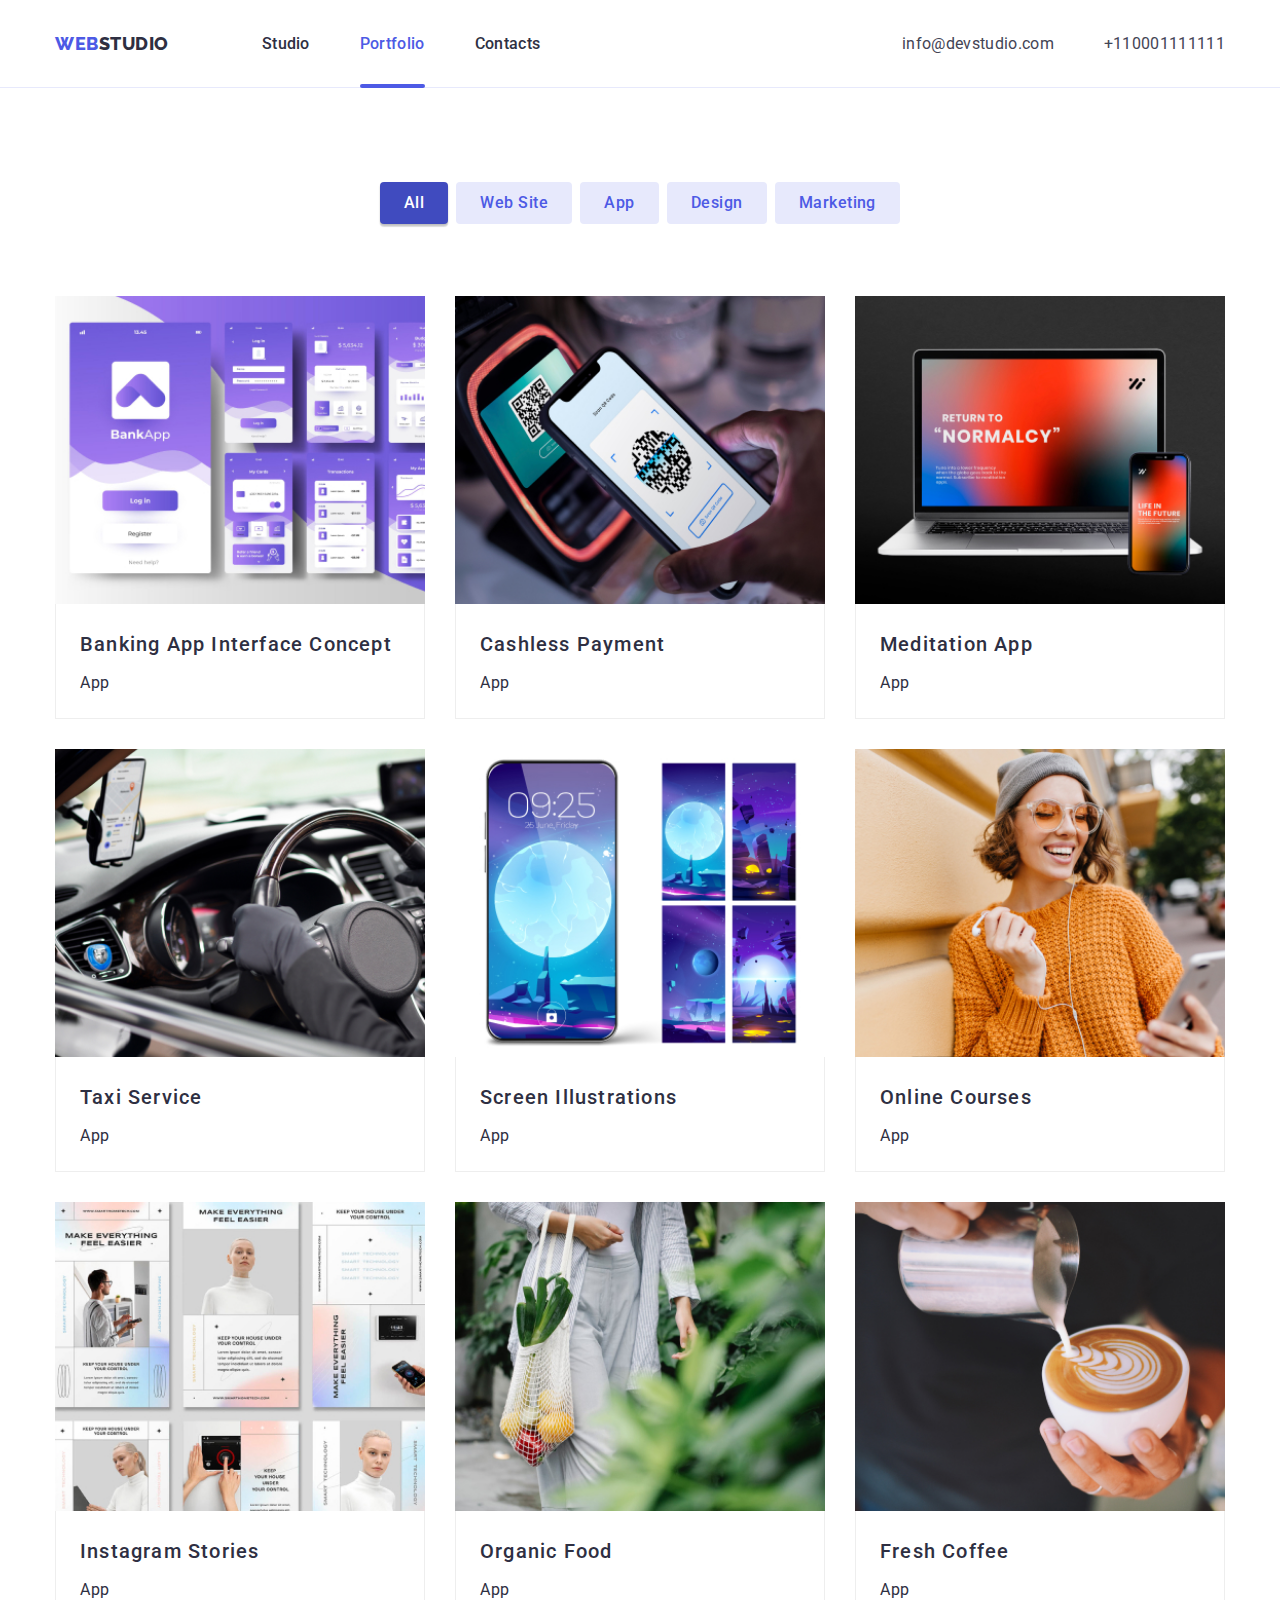
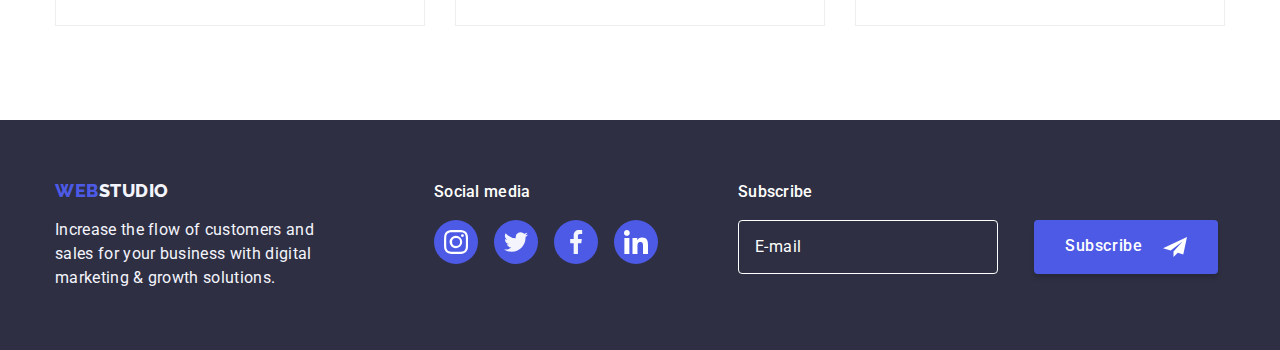
==== portfolio.html @ b85d9ae9 "Start" ====
<!DOCTYPE html>
<html lang="en">
  <head>
    <meta charset="UTF-8" />
    <meta http-equiv="X-UA-Compatible" content="IE=edge" />
    <meta name="viewport" content="width=device-width, initial-scale=1.0" />
    <title>Document</title>
    <link rel="preconnect" href="https://fonts.googleapis.com" />
    <link rel="preconnect" href="https://fonts.gstatic.com" crossorigin />
    <link
      href="https://fonts.googleapis.com/css2?family=Raleway:wght@700&family=Roboto:wght@400;500;700;900&display=swap"
      rel="stylesheet"
    />
    <link
      rel="stylesheet"
      href="https://cdnjs.cloudflare.com/ajax/libs/modern-normalize/1.0.0/modern-normalize.min.css"
    />
    <link rel="stylesheet" href="./css/styles.css" />
  </head>
  <body>
    <!-- Header Section -->
    <header class="page-header">
      <div class="container menu">
        <nav class="navigation">
          <!-- Company Logo -->
          <a href="./index.html" class="logo link">
            <span class="logo">WEB<span class="studio">STUDIO</span></span>
          </a>

          <!-- Navigation Menu -->
          <ul class="nav-menu list">
            <li class="item">
              <a href="./index.html" class="page link" rel="nopener norefer"
                >Studio</a
              >
            </li>
            <li class="item">
              <a
                href="./portfolio.html"
                class="page current link"
                rel="nopener norefer"
                >Portfolio</a
              >
            </li>
            <li class="item">
              <a href="#" class="page link">Contacts</a>
            </li>
          </ul>
        </nav>
        <ul class="contacts-menu list">
          <li class="item">
            <a href="mailto:info@devstudio.com" class="contact link"
              >info@devstudio.com</a
            >
          </li>
          <li class="item">
            <a href="tel:+110001111111" class="contact link">+110001111111</a>
          </li>
        </ul>
      </div>
    </header>

    <main>
      <section class="section">
        <div class="container">
          <ul class="filters list">
            <li class="space">
              <button type="button" class="button filter current">All</button>
            </li>
            <li class="space">
              <button type="button" class="button filter">Web Site</button>
            </li>
            <li class="space">
              <button type="button" class="button filter">App</button>
            </li>
            <li class="space">
              <button type="button" class="button filter">Design</button>
            </li>
            <li class="space">
              <button type="button" class="button filter">Marketing</button>
            </li>
          </ul>

          <ul class="projects list">
            <li class="item">
              <a href="" class="project link">
                <div class="project-hover">
                  <img
                    class="image"
                    src="./images/portfolio/banking-app.jpg"
                    alt="banking-app"
                    width="370"
                    height="294"
                  />
                  <div class="overlay">
                    <p class="text">
                      14 Stylish and User-Friendly App Design Concepts · Task
                      Manager App · Calorie Tracker App · Exotic Fruit Ecommerce
                      App · Cloud Storage App
                    </p>
                  </div>
                </div>
                <div class="substrate">
                  <h2 class="name">Banking App Interface Concept</h2>
                  <p class="type">App</p>
                </div>
              </a>
            </li>

            <li class="item">
              <a href="" class="project link">
                <div class="project-hover">
                  <img
                    class="image"
                    src="./images/portfolio/cashless-payment.jpg"
                    alt="banking-app"
                    width="370"
                    height="294"
                  />
                  <div class="overlay">
                    <p class="text">
                      14 Stylish and User-Friendly App Design Concepts · Task
                      Manager App · Calorie Tracker App · Exotic Fruit Ecommerce
                      App · Cloud Storage App
                    </p>
                  </div>
                </div>
                <div class="substrate">
                  <h2 class="name">Cashless Payment</h2>
                  <p class="type">App</p>
                </div>
              </a>
            </li>

            <li class="item">
              <a href="" class="project link">
                <div class="project-hover">
                  <img
                    class="image"
                    src="./images/portfolio/meditation.jpg"
                    alt="banking-app"
                    width="370"
                    height="294"
                  />
                  <div class="overlay">
                    <p class="text">
                      14 Stylish and User-Friendly App Design Concepts · Task
                      Manager App · Calorie Tracker App · Exotic Fruit Ecommerce
                      App · Cloud Storage App
                    </p>
                  </div>
                </div>
                <div class="substrate">
                  <h2 class="name">Meditation App</h2>
                  <p class="type">App</p>
                </div>
              </a>
            </li>

            <li class="item">
              <a href="" class="project link">
                <div class="project-hover">
                  <img
                    class="image"
                    src="./images/portfolio/taxi-service.jpg"
                    alt="banking-app"
                    width="370"
                    height="294"
                  />
                  <div class="overlay">
                    <p class="text">
                      14 Stylish and User-Friendly App Design Concepts · Task
                      Manager App · Calorie Tracker App · Exotic Fruit Ecommerce
                      App · Cloud Storage App
                    </p>
                  </div>
                </div>
                <div class="substrate">
                  <h2 class="name">Taxi Service</h2>
                  <p class="type">App</p>
                </div>
              </a>
            </li>

            <li class="item">
              <a href="" class="project link">
                <div class="project-hover">
                  <img
                    class="image"
                    src="./images/portfolio/illustrations.jpg"
                    alt="banking-app"
                    width="370"
                    height="294"
                  />
                  <div class="overlay">
                    <p class="text">
                      14 Stylish and User-Friendly App Design Concepts · Task
                      Manager App · Calorie Tracker App · Exotic Fruit Ecommerce
                      App · Cloud Storage App
                    </p>
                  </div>
                </div>
                <div class="substrate">
                  <h2 class="name">Screen Illustrations</h2>
                  <p class="type">App</p>
                </div>
              </a>
            </li>

            <li class="item">
              <a href="" class="project link">
                <div class="project-hover">
                  <img
                    class="image"
                    src="./images/portfolio/online-courses.jpg"
                    alt="banking-app"
                    width="370"
                    height="294"
                  />
                  <div class="overlay">
                    <p class="text">
                      14 Stylish and User-Friendly App Design Concepts · Task
                      Manager App · Calorie Tracker App · Exotic Fruit Ecommerce
                      App · Cloud Storage App
                    </p>
                  </div>
                </div>
                <div class="substrate">
                  <h2 class="name">Online Courses</h2>
                  <p class="type">App</p>
                </div>
              </a>
            </li>

            <li class="item">
              <a href="" class="project link">
                <div class="project-hover">
                  <img
                    class="image"
                    src="./images/portfolio/instagram-stories.jpg"
                    alt="banking-app"
                    width="370"
                    height="294"
                  />
                  <div class="overlay">
                    <p class="text">
                      14 Stylish and User-Friendly App Design Concepts · Task
                      Manager App · Calorie Tracker App · Exotic Fruit Ecommerce
                      App · Cloud Storage App
                    </p>
                  </div>
                </div>
                <div class="substrate">
                  <h2 class="name">Instagram Stories</h2>
                  <p class="type">App</p>
                </div>
              </a>
            </li>

            <li class="item">
              <a href="" class="project link">
                <div class="project-hover">
                  <img
                    class="image"
                    src="./images/portfolio/organic-food.jpg"
                    alt="banking-app"
                    width="370"
                    height="294"
                  />
                  <div class="overlay">
                    <p class="text">
                      14 Stylish and User-Friendly App Design Concepts · Task
                      Manager App · Calorie Tracker App · Exotic Fruit Ecommerce
                      App · Cloud Storage App
                    </p>
                  </div>
                </div>
                <div class="substrate">
                  <h2 class="name">Organic Food</h2>
                  <p class="type">App</p>
                </div>
              </a>
            </li>

            <li class="item">
              <a href="" class="project link">
                <div class="project-hover">
                  <img
                    class="image"
                    src="./images/portfolio/fresh-coffee.jpg"
                    alt="banking-app"
                    width="370"
                    height="294"
                  />
                  <div class="overlay">
                    <p class="text">
                      14 Stylish and User-Friendly App Design Concepts · Task
                      Manager App · Calorie Tracker App · Exotic Fruit Ecommerce
                      App · Cloud Storage App
                    </p>
                  </div>
                </div>
                <div class="substrate">
                  <h2 class="name">Fresh Coffee</h2>
                  <p class="type">App</p>
                </div>
              </a>
            </li>
          </ul>
        </div>
      </section>
    </main>

    <footer class="page-footer">
      <div class="container">
        <div class="footer">
          <!-- Footer Address -->
          <div class="footer-address">
            <a href="./index.html" class="logo link">
              <span class="logo"
                >WEB<span class="studio-footer">STUDIO</span></span
              >
            </a>
            <p class="footer-description">
              Increase the flow of customers and <br />
              sales for your business with digital<br />
              marketing & growth solutions.
            </p>
          </div>
          <!-- Socials -->
          <div class="footer-block">
            <b class="footer-heading">Social media</b>
            <ul class="social-footer list">
              <li class="icon-item">
                <a
                  href="https://www.instagram.com/"
                  target="_blank"
                  rel="nopener norefer"
                  class="link"
                  aria-label="Link to Instagram"
                >
                  <svg class="icon" width="24px" height="24px">
                    <use href="./images/icons.svg#instagram"></use>
                  </svg>
                </a>
              </li>
              <li class="icon-item">
                <a
                  href="https://www.twitter.com/"
                  target="_blank"
                  rel="nopener norefer"
                  class="link"
                  aria-label="Link to Instagram"
                >
                  <svg class="icon" width="24px" height="24px">
                    <use href="./images/icons.svg#twitter"></use>
                  </svg>
                </a>
              </li>
              <li class="icon-item">
                <a
                  href="https://www.facebook.com/"
                  target="_blank"
                  rel="nopener norefer"
                  class="link"
                  aria-label="Link to Instagram"
                >
                  <svg class="icon" width="24px" height="24px">
                    <use href="./images/icons.svg#facebook"></use>
                  </svg>
                </a>
              </li>
              <li class="icon-item">
                <a
                  href="https://www.linkedin.com/"
                  target="_blank"
                  rel="nopener norefer"
                  class="link"
                  aria-label="Link to Instagram"
                >
                  <svg class="icon" width="24" height="24">
                    <use href="./images/icons.svg#linkedin"></use>
                  </svg>
                </a>
              </li>
            </ul>
          </div>
          <!-- MODAL FORM AREA -->
          <div class="footer-subscribe">
            <b class="footer-heading">Subscribe</b>
            <form class="footer-form" name="footer-studio">
              <input
                type="email"
                name="user-email"
                class="form-input"
                placeholder="E-mail"
              />
              <button type="submit" class="button primary">
                Subscribe
                <svg class="button-icon" width="24" height="24">
                  <use use href="./images/icons.svg#email"></use>
                </svg>
              </button>
            </form>
          </div>
        </div>
      </div>
    </footer>
  </body>
</html>
---- css/styles.css ----
:root {
  --iris: #4d5ae5;
  --ocean: #404bbf;
  --navy-blue: #2e2f42;
  --slate: #434455;
  --light-slate: #8e8f99;
  --cornflower: #e7e9fc;
  --cloud: #f4f4fd;
  --navy-blue-modal: #2e2f42;
  --grey: #2e2f42;
  --white: #ffffff;
  --dairy: #fcfcfc;
  --green: #31d0aa;

  --background-black: #2f303a;
  --background-grey: #f5f4fa;
}

body {
  background-color: var(--white);
  color: var(--slate);
  font-family: "Roboto", sans-serif;
  font-size: 16px;
  line-height: 24px;
  letter-spacing: 0.04em;
}

h1,
h2,
h3,
h4,
h5,
h6,
p {
  margin: 0px;
}

html {
  box-sizing: border-box;
}

*,
*::after,
*::before {
  box-sizing: inherit;
}

img {
  display: block;
  max-width: 100%;
  height: auto;
}

.link {
  text-decoration: none;
  color: inherit;
}

.container {
  width: 1200px;
  padding-left: 15px;
  padding-right: 15px;
  margin-left: auto;
  margin-right: auto;
}

.menu,
.navigation,
.nav-menu,
.contacts-menu {
  display: flex;
  align-items: center;
}

.team .item {
  flex-basis: calc(100% / 4 - 30px);
  margin-left: 30px;
  margin-top: 30px;
}

.list {
  list-style: none;
  padding: 0;
  margin: 0;
}
/* Header */

.logo {
  color: var(--iris);
  font-family: "Raleway", sans-serif;
  font-weight: 800;
  font-size: 18px;
  line-height: 21px;
  letter-spacing: 0.54px;
}

.footer {
  display: flex;
  flex-wrap: wrap;
}

.footer .logo {
  display: block;
  margin-bottom: 17.5px;
}

/* .logo.footer {
  margin-bottom: 20px;
} */

.nav-menu {
  margin-left: 93px;
}

.contacts-menu {
  margin-left: auto;
}

.nav-menu .item:not(:last-child),
.contacts-menu .item:not(:last-child) {
  margin-right: 50px;
}

/* Checked */
.footer-description {
  color: var(--cloud);
  font-size: 16px;
  font-family: "Roboto";
  line-height: 24px;
  letter-spacing: 0.32px;
  font-weight: 400;
}

.studio {
  color: var(--navy-blue);
}

.studio-footer {
  color: var(--cloud);
}

.nav-menu .page,
.contacts-menu .contact {
  color: var(--navy-blue);
  font-weight: 500;
  font-size: 16px;
  line-height: 24px;
  letter-spacing: 0.32px;
  text-decoration: none;
  display: inline-flex;
  padding-top: 32px;
  padding-bottom: 31px;
}

.contacts-menu .contact {
  color: var(--slate);
  font-weight: 400;
}

.page-header {
  border-bottom: 1px solid #e7e9fc;
}

.nav-menu .page:hover,
.nav-menu .page:focus,
.nav-menu .page.current,
.contacts-menu .contact:hover,
.contacts-menu .contact:focus {
  color: var(--iris);
}

/* Underline Current Page */
.nav-menu .page {
  position: relative;
  transition-property: all;
  transition-duration: 250ms;
  transition-timing-function: cubic-bezier(0.4, 0, 0.2, 1);
}

/* Underline while Hovering Nav-Menu */
.nav-menu .page:hover::after,
.nav-menu .page.current::after {
  content: "";
  position: absolute;
  left: 0;
  bottom: -1px;
  width: 100%;
  height: 4px;
  border-radius: 2px;
  background-color: var(--iris);
}

.page-footer {
  padding-top: 60px;
  padding-bottom: 60px;
  background-color: var(--navy-blue);
}

.button {
  font-family: inherit;
  border-color: transparent;
  letter-spacing: 0.03em;
  cursor: pointer;
  font-family: inherit;
  border-radius: 4px;
}

.button.primary {
  background-color: var(--iris);
  color: var(--white);
  font-size: 16px;
  font-weight: 500;
  line-height: 24px;
  letter-spacing: 0.64px;
  padding: 10px 29px;
  box-shadow: 0px 4px 4px 0px rgba(0, 0, 0, 0.15);
  border-radius: 4px;
  transition: background-color 250ms cubic-bezier(0.4, 0, 0.2, 1);
}

.button.primary:hover,
.button.primary.focus {
  background-color: var(--ocean);
}

.filters {
  display: flex;
  justify-content: center;
  margin-bottom: 72px;
}

.filters .space + .space {
  margin-left: 8px;
}

.button.filter {
  padding: 6px 22px;
  color: var(--iris);
  font-size: 16px;
  font-weight: 500;
  line-height: 1.62;
  background-color: var(--cornflower);
}

.button.filter:hover,
.button.filter:focus,
.button.filter.current {
  background-color: var(--ocean);
  color: var(--white);
  box-shadow: 0px 3px 1px rgba(0, 0, 0, 0.1), 0px 1px 2px rgba(0, 0, 0, 0.08),
    0px 2px 2px rgba(0, 0, 0, 0.12);
}

.section {
  padding: 94px 0px;
}

.section.no-top-padding {
  padding-top: 0px;
}

.section .section-title {
  text-align: center;
  /* Header 2 */
  font-size: 36px;
  font-weight: 700;
  line-height: 1.17;
  color: var(--navy-blue);
  margin-bottom: 72px;
}

.hero {
  text-align: center;
  padding-top: 200px;
  padding-bottom: 200px;
  margin-left: auto;
  margin-right: auto;
  background-image: url(../images/dark-bg.png), url(../images/hero.jpg),
    linear-gradient(rgba(46, 47, 66, 0.7), rgba(46, 47, 66, 0.7));
  background-position: center, center;
  background-size: cover;
  background-repeat: no-repeat, no-repeat;
}

/* REMOVED content -- moved to .hero*/
/* .bg-hero {} */

.hero-title {
  color: var(--white);
  font-weight: 700;
  margin-bottom: 30px;
  font-size: 56px;
  letter-spacing: 0.06em;
  line-height: 1.36;
}

.benefits .title {
  color: var(--navy-blue);
  margin-bottom: 10px;
  font-weight: 500;
  font-size: 20px;
  line-height: 1.14;
  letter-spacing: 0.4px;
}

.benefits .description {
  line-height: 24px;
  letter-spacing: 0.32px;
  font-size: 16px;
  font-weight: 400px;
}

/* added */

.benefits {
  display: flex;
  flex-wrap: wrap;
  margin-left: -30px;
  margin-top: -30px;
}

.benefits .item {
  flex-basis: calc(100% / 4 - 30px);
  margin-left: 30px;
  margin-top: 30px;
}

.benefits .icon {
  display: flex;
  justify-content: center;
  align-items: center;
  height: 120px;
  margin-bottom: 30px;
  background-color: var(--cloud);
  border-radius: 4px;
}

.what-we-do {
  display: flex;
  flex-wrap: wrap;
  margin-left: -30px;
  margin-right: -30px;
}

.what-we-do .item {
  flex-basis: calc(100% / 3 - 30px);
  margin-left: 30px;
  margin-top: 30px;
}

.team {
  display: flex;
  flex-wrap: wrap;
}

.bg-team {
  background: var(--cloud, #f4f4fd);
}

.team .item {
  background-color: var(--white);
  box-shadow: 0px 1px 3px rgba(0, 0, 0, 0.12), 0px 1px 1px rgba(0, 0, 0, 0.14),
    0px 2px 1px rgba(0, 0, 0, 0.12);
  border-radius: 0px 0px 4px 4px;
}

/* .team .image {
  margin-bottom: 30px;
} */

.team .name,
.team .position {
  text-align: center;
}

.team .position {
  margin-top: 8px;
  font-size: 16px;
  margin-bottom: 8px;
}

.team .name {
  color: var(--navy-blue);
  font-weight: 500;
  margin-top: 32px;
  font-size: 20px;
}

.substrate {
  background-color: var(--primary-white-color);
  padding: 20px 24px;
  border: 1px solid #eeeeee;
  border-top: 0;
}

.projects {
  flex-wrap: wrap;
  display: flex;
  margin-left: -30px;
  margin-top: -30px;
}

.projects .item {
  flex-basis: calc(100% / 3 - 30px);
  margin-left: 30px;
  margin-top: 30px;
  transition: box-shadow 250ms cubic-bezier(0.4, 0, 0.2, 1);
}

.projects .item:hover,
.projects .item:focus {
  box-shadow: 0px 3px 1px rgba(0, 0, 0, 0.1), 0px 1px 2px rgba(0, 0, 0, 0.08),
    0px 2px 2px rgba(0, 0, 0, 0.12);
}

.project .name {
  margin-bottom: 4px;
  color: var(--navy-blue);
  font-size: 20px;
  font-weight: 500;
  line-height: 2;
  letter-spacing: 0.06em;
}

.project .type {
  color: var(--navy-blue);
  font-weight: 400;
  font-size: 16px;
  line-height: 1.87;
}

.social-team {
  display: flex;
  justify-content: center;
  gap: 24px;
  padding-top: 0px;
}

.social-team .link {
  display: flex;
  justify-content: center;
  align-items: center;
  width: 40px;
  height: 40px;
  background-color: var(--iris);
  color: var(--cloud);
  border-radius: 50%;
  margin-bottom: 32px;
  transition: background-color 250ms cubic-bezier(0.4, 0, 0.2, 1);
}

.social-team .link:hover,
.social-team .link:focus {
  background-color: var(--green);
  color: var(--white);
}

.social-team .icon {
  fill: currentColor;
}

.partners {
  display: flex;
  flex-wrap: wrap;
  margin-left: -30px;
  margin-top: -30px;
}

.partners .item {
  flex-basis: calc(100% / 6 - 30px);
  margin-left: 30px;
  margin-top: 30px;
}

.partners .link {
  display: inline-flex;
  align-items: center;
  justify-content: center;
  border-radius: 4px;
  border: 1px solid var(--lightslate, #8e8f99);
  color: #8e8f99;
  width: 168px;
  height: 88px;
  transition: border 250ms cubic-bezier(0.4, 0, 0.2, 1),
    color 250ms cubic-bezier(0.4, 0, 0.2, 1);
}

.partners .icon {
  fill: currentColor;
}

.partners .link:hover,
.partners .link:focus {
  border: 1px solid var(--ocean);
  color: var(--ocean);
}

.social-footer {
  display: flex;
}

.social-footer .icon-item + .icon-item {
  margin-left: 16px;
}

.social-footer .link {
  display: flex;
  justify-content: center;
  align-items: center;
  width: 44px;
  height: 44px;
  background-color: var(--iris);
  border-radius: 50%;
  color: var(--white);
  transition: background-color 250ms cubic-bezier(0.4, 0, 0.2, 1);
}

.social-footer .link:hover,
.social-footer .link:focus {
  background-color: var(--green);
}

.social-footer .icon {
  fill: currentColor;
}

.footer-block {
  margin-left: 120px;
}

.footer-subscribe {
  margin-left: 80px;
}
.footer-form .form-input {
  margin: 0 12px 0 0;
  padding: 14px 16px;
  width: 260px;
  background-color: transparent;
  border: 1px solid var(--white, #fff);
  transition: border-color 250ms cubic-bezier(0.4, 0, 0.2, 1);
}
.footer-form .form-input:hover,
.footer-form .form-input:focus {
  outline: none;
  border-color: var(--white);
}

.footer-heading {
  display: flex;
  color: var(--white);
  margin-bottom: 16px;
  font-weight: 500;
  line-height: 24px;
  font-size: 16px;
  letter-spacing: 0.32px;
}

.footer-form {
  display: inline-flex;
  gap: 24px;
}

.button-icon {
  fill: currentColor;
  margin-left: 16px;
  vertical-align: middle;
}

.form-input {
  /* background-color: transparent; */

  border-radius: 4px;
  border: 1px solid var(--white, #fff);
  /* box-shadow: 0px 4px 4px 0px rgba(0, 0, 0, 0.15); */
}

.form-title {
  text-align: center;
  font-size: 16px;
  font-weight: 600;
  line-height: 24px;
  letter-spacing: 0.32px;
  padding-bottom: 16px;
  padding-top: 24px;
}
/* MODAL */

.backdrop {
  position: fixed;
  top: 0;
  left: 0;
  width: 100%;
  height: 100%;
  background-color: rgba(0, 0, 0, 0.2);
  opacity: 1;
  transition: opacity 250ms cubic-bezier(0.4, 0, 0.2, 1);
}

.modal {
  position: absolute;
  padding-top: 46px;
  padding-right: 24px;
  padding-left: 24px;
  top: 50%;
  left: 50%;
  border-radius: 4px;
  min-width: 408px;
  min-height: 584px;
  background-color: var(--dairy);
  transform: translate(-50%, -50%) scale(1);
  transition: transform 250ms cubic-bezier(0.4, 0, 0.2, 1);
}

.modal-send {
  display: flex;
  justify-content: center;
  margin-top: 20px;
  margin-bottom: 36px;
}

.backdrop.is-hidden .modal {
  transform: translate(-50%, -50%) scale(0);
}

.modal-close {
  position: absolute;
  top: 24px;
  right: 24px;
  padding: 0;
  display: flex;
  justify-content: center;
  align-items: center;
  width: 24px;
  height: 24px;
  background-color: var(--cornflower);
  color: var(--navy-blue);
  border: 1px solid rgba(0, 0, 0, 0.1);
  border-radius: 15px;
  cursor: pointer;
  transition: color 250ms cubic-bezier(0.4, 0, 0.2, 1),
    background-color 250ms cubic-bezier(0.4, 0, 0.2, 1);
}

.modal-close-icon {
  fill: currentColor;
}

.modal-close:hover,
.modal-close:focus {
  color: var(--white);
  background-color: var(--ocean);
}

.is-hidden {
  visibility: none;
  opacity: 0;
  pointer-events: none;
}

/* Project-Card Hover Effect*/

.project-hover {
  position: relative;
  overflow: hidden;
}

.overlay {
  position: absolute;
  top: 0;
  left: 0;
  width: 100%;
  height: 100%;
  background-color: var(--iris);
  transform: translatey(101%);
  transition: transform 250ms ease-in-out;
}

.project-hover:hover .overlay {
  transform: translatey(0);
}

.overlay .text {
  margin: 40px 32px;
  color: var(--cloud, #f4f4fd);
  letter-spacing: 0.32px;
}

/* Subscribe */
.button.label {
  display: flex;
  align-items: center;
  justify-items: center;
  background-color: var(--iris);
  color: var(--white);
  padding: 8px 24px;
  gap: 16px;
  height: 24px;
  width: 24px;
}

.subscribe-field {
  width: 264px;
  background-color: transparent;
  border-radius: 4px;
  border: 1px solid var(--white, #fff);
  box-shadow: 0px 4px 4px 0px rgba(0, 0, 0, 0.15);
}
.button.label {
  fill: currentColor;
}

/* Homework 6 Forms */

/* Modal Section */
.modal-content {
  margin-top: 72px;
  margin-left: 24px;
  margin-right: 24px;
}

/* label {
  display: flex;
  flex-direction: column;
  margin-bottom: 8px;
  font-size: 12px;
} */

/* FORM */
.form-field {
  display: block;
  position: relative;
  margin-top: 16px;
}

.form-field .form-label {
  position: absolute;
  top: -18px;
  line-height: 0.87;
  letter-spacing: 0.01em;
  font-size: 12px;
  color: var(--light-slate);
}

/* .form-field .text-area {
  padding-left: 16px;
  margin-bottom: 24px;
} */

.form-field .form-input,
.form-field .text-area {
  border-radius: 4px;
  border: 1px solid var(--navyblue-modal, rgba(46, 47, 66, 0.4));
  display: block;
  width: 100%;
  margin: 0 0 29px 0;
  padding: 11px 16px 11px 40px;
  line-height: 0.87;
  letter-spacing: 0.01em;
  color: var(--navy-blue);
  transition: border-color 250ms cubic-bezier(0.4, 0, 0.2, 1);
}

.form-field .icon {
  position: absolute;
  fill: var(--navy-blue);
  top: 50%;
  left: 16px;
  transform: translateY(-50%);
  transition: fill 250ms cubic-bezier(0.4, 0, 0.2, 1);
}
.form-field .form-input:hover,
.form-field .form-input:focus,
.form-field .text-area:hover,
.form-field .text-area:focus {
  outline: none;
  border-color: var(--iris);
}
.form-input:hover + .icon,
.form-input:focus + .icon {
  fill: var(--iris);
}

/* CHECKBOX */
.agree-check .checkmark {
  appearance: none;
}

.agree-check .icon {
  height: 16px;
  width: 16px;
  fill: none;
  margin-right: 8px;
  border: 2px solid var(--light-slate);
  border-radius: 2px;
  transition: border-color 250ms cubic-bezier(0.4, 0, 0.2, 1),
    background-color 250ms cubic-bezier(0.4, 0, 0.2, 1),
    fill 250ms cubic-bezier(0.4, 0, 0.2, 1);
}

.agree-check .checkmark:checked + .icon {
  background-color: var(--ocean);
  border-color: var(--ocean);
  fill: var(--white);
  outline: none;
}

.agree-check .modal-content {
  font-size: 16px;
}

.agree-check {
  display: flex;
  align-items: center;

  margin-bottom: 24px;
}

.agree-check .checkmark {
  appearance: none;
}
.agree-check .agree-description {
  display: flex;
  font-size: 12px;
  color: var(--light-slate);
  font-style: normal;
  font-weight: 400;
  line-height: 14px; /* 116.667% */
  letter-spacing: 0.48px;
  width: 360px;
}

.privacy {
  color: var(--iris, #4d5ae5);
}
.button-center {
  color: var(--white);
  display: block;
  margin: auto;
  margin-bottom: 24px;
  padding: 16px 32px;
  border-radius: 4px;
  width: 169px;
  height: 56px;
  background: var(--iris, #4d5ae5);
  box-shadow: 0px 4px 4px 0px rgba(0, 0, 0, 0.15);
}

.form-field .text-area {
  padding-top: 8px;
  padding-left: 10px;
  font-size: 12px;
  color: var(--light-slate);
  font-weight: 400;
  resize: none;
  line-height: 14px; /* 116.667% */
  letter-spacing: 0.48px;
}

.form-input,
.form-input::placeholder {
  color: white;
  font-style: normal;
  font-weight: 400;
  line-height: 24px; /* 200% */
  letter-spacing: 0.48px;
}
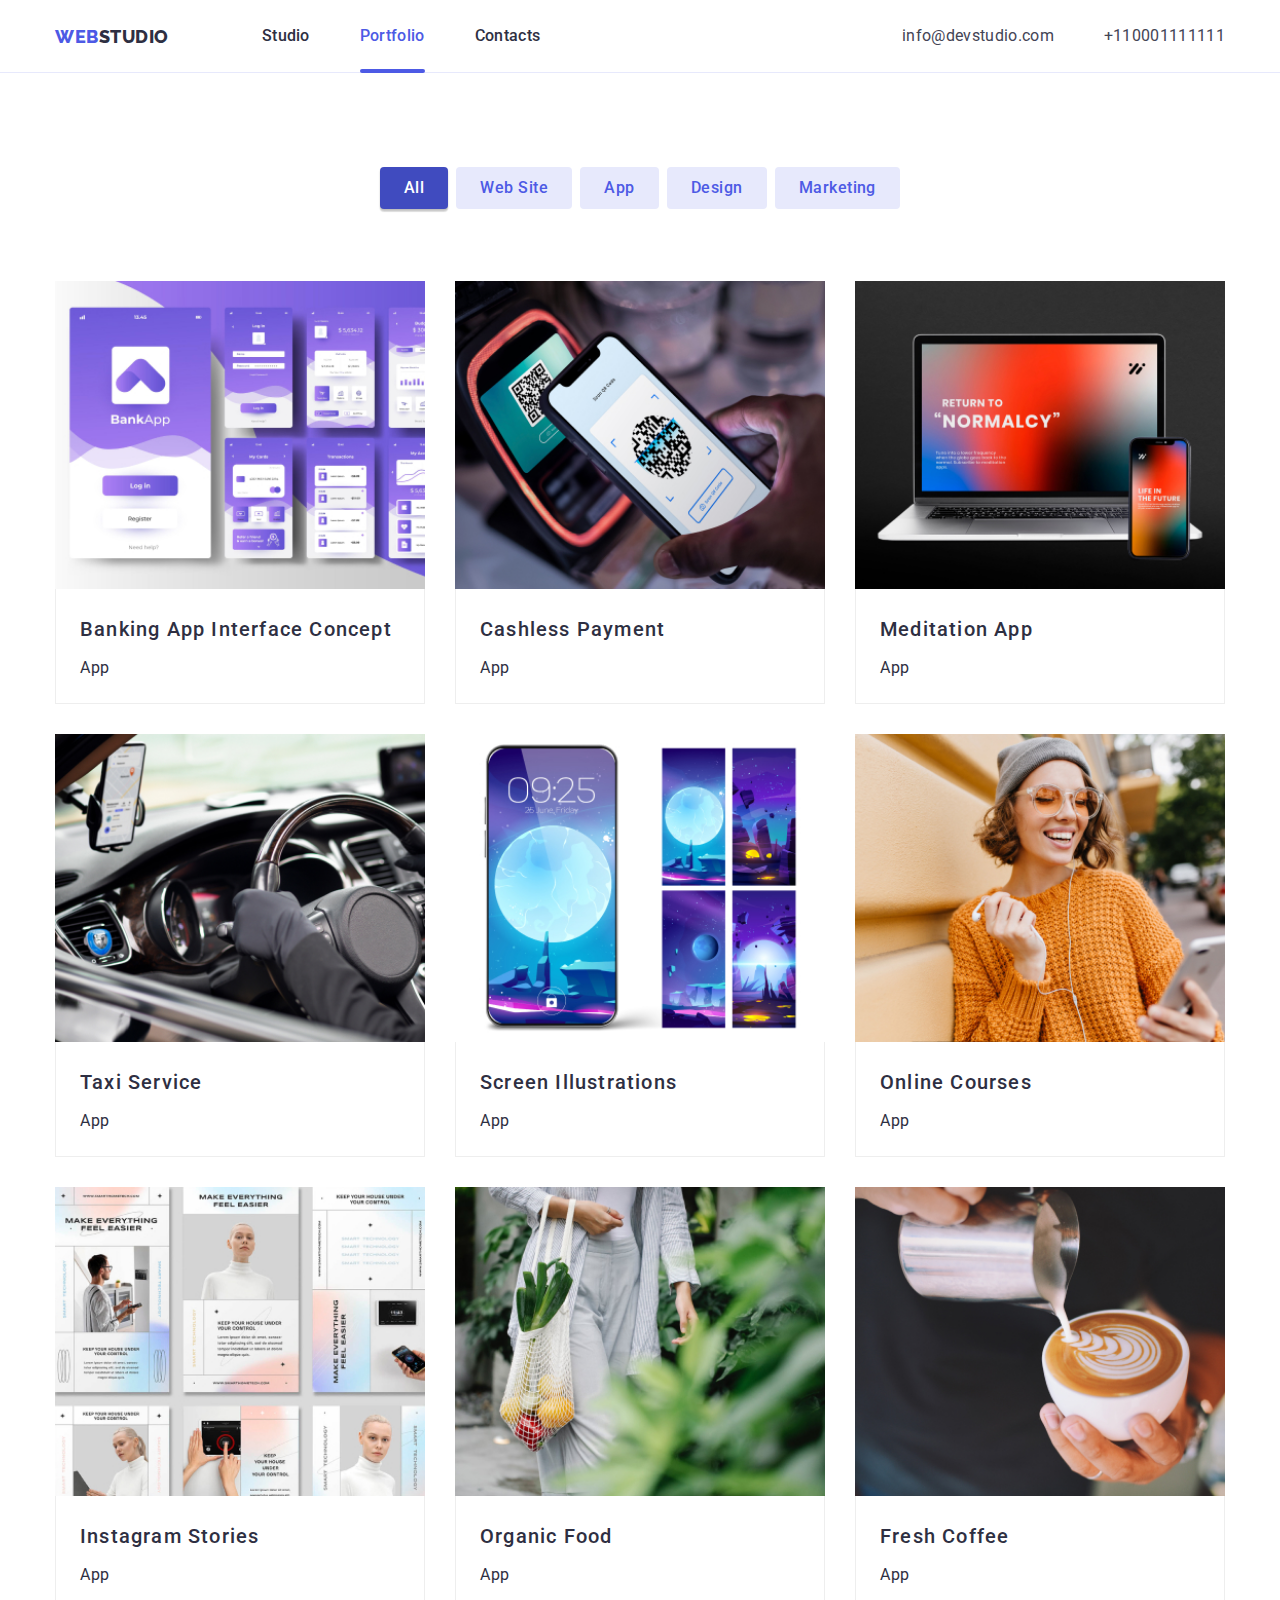
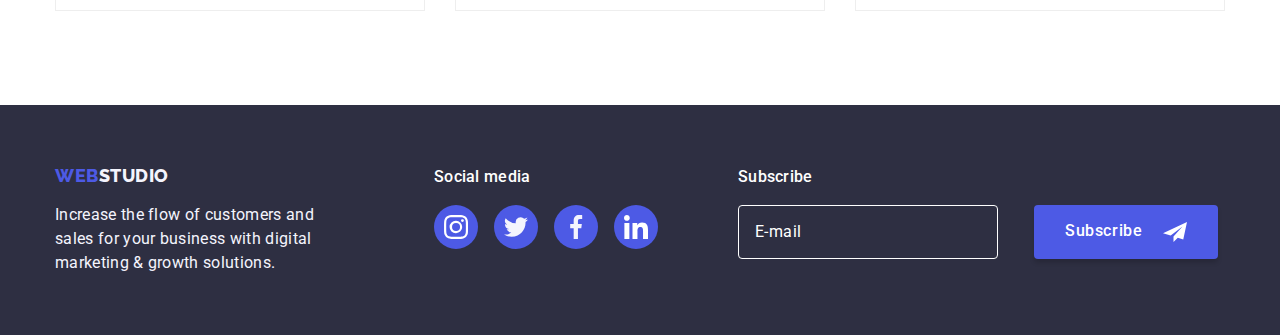
==== commit bd202e3a: "revised" ====
--- a/portfolio.html
+++ b/portfolio.html
@@ -57,6 +57,17 @@
             <a href="tel:+110001111111" class="contact link">+110001111111</a>
           </li>
         </ul>
+        <div class="hamburger-container">
+          <button
+            class="menu-toggle js-open-menu"
+            aria-expanded="false"
+            aria-controls="mobile-menu"
+          >
+            <svg class="hamburger-menu-icon" width="32" height="22">
+              <use href="./images/icons.svg#hamburger"></use>
+            </svg>
+          </button>
+        </div>
       </div>
     </header>
 
@@ -406,5 +417,94 @@
         </div>
       </div>
     </footer>
+    <div class="menu-container js-menu-container" id="mobile-menu">
+      <button class="menu-toggle js-close-menu">
+        <svg class="close-icon" width="11" height="11">
+          <use href="./images/icons.svg#close-button"></use>
+        </svg>
+      </button>
+      <ul class="mobile-menu list">
+        <li class="mobile-item">
+          <a href="./index.html" class="hamburger-page link">Studio</a>
+        </li>
+        <li class="mobile-item">
+          <a href="./portfolio.html" class="hamburger-page link current"
+            >Portfolio</a
+          >
+        </li>
+        <li class="mobile-item">
+          <a href="./contacts.html" class="hamburger-page link">Contacts</a>
+        </li>
+        <ul class="mobile-contacts-menu list">
+          <li class="mobile-contact">
+            <a href="tel:+110001111111" class="hamburger-contact link"
+              >+11 (000) 111-11-11</a
+            >
+          </li>
+          <li class="mobile-contact">
+            <a href="mailto:info@devstudio.com" class="hamburger-email link"
+              >info@devstudio.com</a
+            >
+          </li>
+        </ul>
+        <!-- <ul class="mobile-menu-social-list list-item"> -->
+        <ul class="mobile-social-footer list">
+          <li class="icon-item">
+            <a
+              href="https://www.instagram.com/"
+              target="_blank"
+              rel="nopener norefer"
+              class="link"
+              aria-label="Link to Instagram"
+            >
+              <svg class="icon" width="24px" height="24px">
+                <use href="./images/icons.svg#instagram"></use>
+              </svg>
+            </a>
+          </li>
+          <li class="icon-item">
+            <a
+              href="https://www.twitter.com/"
+              target="_blank"
+              rel="nopener norefer"
+              class="link"
+              aria-label="Link to Instagram"
+            >
+              <svg class="icon" width="24px" height="24px">
+                <use href="./images/icons.svg#twitter"></use>
+              </svg>
+            </a>
+          </li>
+          <li class="icon-item">
+            <a
+              href="https://www.facebook.com/"
+              target="_blank"
+              rel="nopener norefer"
+              class="link"
+              aria-label="Link to Instagram"
+            >
+              <svg class="icon" width="24px" height="24px">
+                <use href="./images/icons.svg#facebook"></use>
+              </svg>
+            </a>
+          </li>
+          <li class="icon-item">
+            <a
+              href="https://www.linkedin.com/"
+              target="_blank"
+              rel="nopener norefer"
+              class="link"
+              aria-label="Link to Instagram"
+            >
+              <svg class="icon" width="24" height="24">
+                <use href="./images/icons.svg#linkedin"></use>
+              </svg>
+            </a>
+          </li>
+        </ul>
+        <!-- </ul> -->
+      </ul>
+    </div>
+    <script src="./js/mobile-menu.js"></script>
   </body>
 </html>
--- a/css/styles.css
+++ b/css/styles.css
@@ -25,6 +25,9 @@
   letter-spacing: 0.04em;
 }
 
+.hamburger {
+  display: none;
+}
 h1,
 h2,
 h3,
@@ -148,8 +151,8 @@
   letter-spacing: 0.32px;
   text-decoration: none;
   display: inline-flex;
-  padding-top: 32px;
-  padding-bottom: 31px;
+  padding-top: 24px;
+  padding-bottom: 24px;
 }
 
 .contacts-menu .contact {
@@ -271,19 +274,13 @@
 
 .hero {
   text-align: center;
-  padding-top: 200px;
-  padding-bottom: 200px;
-  margin-left: auto;
-  margin-right: auto;
+  padding: 188px 0;
   background-image: url(../images/dark-bg.png), url(../images/hero.jpg),
     linear-gradient(rgba(46, 47, 66, 0.7), rgba(46, 47, 66, 0.7));
-  background-position: center, center;
+  /* background-position: center, center; */
   background-size: cover;
-  background-repeat: no-repeat, no-repeat;
-}
-
-/* REMOVED content -- moved to .hero*/
-/* .bg-hero {} */
+  /* background-repeat: no-repeat, no-repeat; */
+}
 
 .hero-title {
   color: var(--white);
@@ -451,7 +448,7 @@
 
 .social-team .link:hover,
 .social-team .link:focus {
-  background-color: var(--green);
+  background-color: var(--ocean);
   color: var(--white);
 }
 
@@ -656,6 +653,38 @@
   opacity: 0;
   pointer-events: none;
 }
+.hamburger-contact {
+  font-size: 33px;
+  color: var(--iris);
+  font-weight: 600;
+  letter-spacing: 0.72px;
+  line-height: 40px;
+}
+.mobile-social-footer .icon-item + .icon-item {
+  margin-left: 56px;
+}
+
+.mobile-social-footer .link {
+  display: flex;
+  justify-content: center;
+  align-items: center;
+  width: 44px;
+  height: 44px;
+
+  background-color: var(--iris);
+  border-radius: 50%;
+  color: var(--white);
+  transition: background-color 250ms cubic-bezier(0.4, 0, 0.2, 1);
+}
+
+.mobile-social-footer .link:hover,
+.mobile-social-footer .link:focus {
+  background-color: var(--green);
+}
+
+.mobile-social-footer .icon {
+  fill: currentColor;
+}
 
 /* Project-Card Hover Effect*/
 
@@ -717,13 +746,6 @@
   margin-left: 24px;
   margin-right: 24px;
 }
-
-/* label {
-  display: flex;
-  flex-direction: column;
-  margin-bottom: 8px;
-  font-size: 12px;
-} */
 
 /* FORM */
 .form-field {
@@ -864,3 +886,477 @@
   line-height: 24px; /* 200% */
   letter-spacing: 0.48px;
 }
+
+/* Hamburger Menu*/
+.hamburger-page {
+  font-family: var(--font-family-roboto);
+  font-size: 36px;
+  font-style: normal;
+  font-weight: 700;
+  letter-spacing: 0.72px;
+  text-transform: capitalize;
+  line-height: 1.5;
+  color: var(--navy-blue-color);
+  transition-property: color;
+  transition-duration: 250ms;
+  transition-timing-function: cubic-bezier(0.4, 0, 0.2, 1);
+}
+.hamburger-page:focus {
+  color: var(--iris-color);
+}
+.mobile-menu .hamburger-page.current {
+  color: var(--iris);
+}
+.mobile-item:not(:last-child) {
+  margin-bottom: 40px;
+}
+.hamburger-contact-link {
+  font-family: var(--font-family-roboto);
+  font-size: 36px;
+  font-style: normal;
+  font-weight: 700;
+  letter-spacing: 0.72px;
+  line-height: 1.5;
+  color: var(--iris-color);
+  transition-property: color;
+  transition-duration: 250ms;
+  transition-timing-function: cubic-bezier(0.4, 0, 0.2, 1);
+}
+.hamburger-contact-link:focus {
+  color: var(--ocean-color);
+}
+.mobile-contacts-menu {
+  margin-top: 284px;
+}
+.mobile-contact-item:not(:last-child) {
+  margin-bottom: 40px;
+}
+.hamburger-email {
+  font-size: 20px;
+  font-style: normal;
+  font-weight: 500;
+  letter-spacing: 0.4px;
+  color: var(--slate-color);
+  transition-property: color;
+  transition-duration: 250ms;
+  transition-timing-function: cubic-bezier(0.4, 0, 0.2, 1);
+}
+.hamburger-email:focus {
+  color: var(--iris-color);
+}
+.mobile-menu-social-list {
+  display: flex;
+  margin-top: 48px;
+  flex-wrap: wrap;
+}
+.mobile-social-item a {
+  margin-bottom: 40px;
+}
+.mobile-social-item:not(:last-child) {
+  margin-right: 56px;
+}
+.mobile-social-item a {
+  display: flex;
+  align-items: center;
+  justify-content: center;
+  border-radius: 50%;
+  background-color: var(--iris-color);
+  width: 40px;
+  height: 40px;
+  transition-property: background-color;
+  transition-duration: 250ms;
+  transition-timing-function: cubic-bezier(0.4, 0, 0.2, 1);
+}
+.mobile-social-item a:hover,
+.mobile-social-item a:focus {
+  background-color: var(--green-color);
+}
+
+.menu-toggle {
+  position: relative;
+  display: flex;
+  align-items: center;
+  justify-content: center;
+  margin: 0;
+  padding: 8px;
+  background-color: transparent;
+  cursor: pointer;
+  border-radius: 50%;
+  border: none;
+  outline: none;
+}
+.menu-toggle:hover,
+.menu-toggle:focus {
+  background-color: rgba(0, 0, 0, 0.1);
+}
+.menu-container {
+  position: fixed;
+  top: 0;
+  left: 0;
+  width: 100vw;
+  height: 100vh;
+  padding: 40px;
+  color: var(--navy-blue);
+  background-color: var(--white);
+  z-index: 999;
+  transform: translateX(100%);
+  transition-property: transform;
+  transition-duration: 250ms;
+  transition-timing-function: cubic-bezier(0.4, 0, 0.2, 1);
+}
+.menu-container.is-open {
+  transform: translateX(0);
+}
+.menu-container .menu-toggle {
+  position: absolute;
+  top: 16px;
+  right: 16px;
+  border: 1px solid var(--cornflower-color);
+}
+.mobile-menu {
+  padding: 0;
+  margin-top: 40px;
+}
+.mobile-menu .link {
+  display: block;
+  padding: 10px;
+
+  text-decoration: none;
+}
+@media (max-width: 768px) {
+  .hamburger-menu {
+    display: none;
+  }
+}
+@media (min-width: 768px) {
+  .hamburger-container {
+    display: none;
+  }
+  .menu-toggle {
+    display: none;
+  }
+}
+/* End of Hamburger Menu */
+
+/* TABLET */
+@media screen and (max-width: 1158px) {
+  .container {
+    width: 768px;
+    padding-left: 16px;
+    padding-right: 16px;
+    margin-left: auto;
+    margin-right: auto;
+  }
+
+  .hamburger,
+  .benefits .icon {
+    display: none;
+  }
+  .menu {
+    width: 768px;
+    height: 72px;
+    padding: 0;
+  }
+
+  .contacts-menu {
+    font-size: 12px;
+    display: block;
+    flex-wrap: wrap;
+    margin-right: 0;
+    padding: 0;
+    display: block;
+    flex-wrap: wrap;
+    text-align: right;
+
+    height: 72px;
+  }
+  .contacts-menu {
+    row-gap: 0;
+    margin: 0;
+  }
+  /* .menu2 {
+  } */
+
+  .contacts-menu .contact {
+    display: flex;
+    /* margin: 16px 0; */
+    text-align: right;
+
+    justify-content: center;
+    padding: 0;
+
+    margin-top: 10px;
+  }
+
+  .contacts-menu .item:not(:last-child) {
+    margin-right: 0;
+  }
+
+  .navigation {
+    margin-right: 115px;
+  }
+  .hero {
+    text-align: center;
+    padding: 188px 0;
+    background-image: url(../images/dark-bg.png), url(../images/hero.jpg),
+      linear-gradient(rgba(46, 47, 66, 0.7), rgba(46, 47, 66, 0.7));
+    background-size: cover;
+  }
+
+  .hero-title {
+    line-height: 60px; /* 107.143% */
+    letter-spacing: 1.12px;
+    /* margin-bottom: 36px; */
+  }
+
+  .break {
+    display: none;
+  }
+  .benefits .item {
+    flex-basis: calc(100% / 2 - 30px);
+    margin-left: 30px;
+    margin-top: 30px;
+  }
+  .benefits .description {
+    font-size: 16px;
+    align-self: stretch;
+    text-align: left;
+  }
+
+  .benefits .title {
+    font-size: 36px;
+  }
+
+  .section-title-mobile,
+  .what-we-do {
+    display: none;
+  }
+
+  .footer-subscribe {
+    margin-left: 0px;
+
+    margin-top: 72px;
+  }
+  .team,
+  .partners {
+    justify-content: center;
+  }
+
+  .partners {
+    row-gap: 72px;
+    margin-top: 0;
+  }
+  .team.item {
+    display: flex;
+    align-items: center;
+    justify-content: center;
+  }
+
+  .social-team {
+    padding: 0px 16px;
+  }
+
+  .projects .item {
+    flex-basis: calc(100% / 2 - 30px);
+    margin-left: 30px;
+    margin-top: 30px;
+    transition: box-shadow 250ms cubic-bezier(0.4, 0, 0.2, 1);
+  }
+  .footer {
+    justify-content: left;
+    padding-left: 108px;
+    padding-top: 96px;
+    padding-bottom: 96px;
+  }
+  .footer-block {
+    margin-left: 24px;
+  }
+}
+
+@media screen and (max-width: 767px) {
+  .container {
+    width: 100%;
+  }
+  .page-header {
+    height: 70px;
+    padding: 0 24px;
+  }
+
+  .section {
+    display: flex;
+    flex-wrap: wrap;
+    width: 100%;
+    padding: 96px 0px;
+  }
+
+  /* .page-header, */
+  .nav-menu,
+  .contacts-menu .item,
+  .benefits .icon,
+  .what-we-do {
+    display: none;
+  }
+
+  .nav-menu .page.current {
+    color: var(--iris);
+  }
+  .hamburger-container {
+    display: flex;
+    background-color: transparent;
+    margin: 24px 0;
+  }
+
+  .hamburger-container {
+    margin-left: auto;
+  }
+  .navigation {
+    height: 72px;
+  }
+
+  /* HERO Banner */
+  .hero {
+    width: 100%;
+    text-align: center;
+    padding: 112px 0;
+    background-image: url(../images/dark-bg.png),
+      url(../images/office-mobile.jpg),
+      linear-gradient(rgba(46, 47, 66, 0.7), rgba(46, 47, 66, 0.7));
+    background-size: cover;
+    display: flex;
+    align-items: center;
+  }
+
+  .hero-title {
+    font-size: 36px;
+    line-height: 40px; /* 111.111% */
+    letter-spacing: 0.72px;
+    margin-bottom: 72px;
+  }
+
+  .benefits {
+    display: block;
+
+    max-width: 428px;
+  }
+  .section.no-top-padding {
+    padding: 0px;
+  }
+
+  .benefits .title {
+    font-size: 36px;
+    text-align: center;
+  }
+
+  .benefits > .item::after {
+    margin-top: 0px;
+  }
+  .benefits .description {
+    font-size: 16px;
+    font-weight: 500;
+    line-height: 24px;
+    letter-spacing: 0.32px;
+  }
+  /* Added in Index */
+  .section-title-mobile {
+    display: none;
+  }
+  .team {
+    display: block;
+    width: 264px;
+    margin: 0 auto;
+  }
+  .team .item {
+    flex-basis: auto;
+    margin: 0;
+    margin-bottom: 72px;
+  }
+  .team .item:last-child {
+    margin-bottom: 0;
+  }
+
+  .social-media {
+    padding: 0 16px;
+  }
+
+  .footer {
+    display: block;
+    text-align: center;
+  }
+  .footer-description {
+    text-align: left;
+    margin-left: 80px;
+  }
+
+  .partners {
+    justify-content: center;
+  }
+
+  .footer {
+    justify-content: left;
+    padding-left: 0;
+  }
+
+  .footer-address {
+    display: block;
+  }
+  .footer-description {
+    display: flex;
+    justify-content: center;
+    margin-left: 0;
+  }
+  .footer-block .footer-heading {
+    justify-content: center;
+  }
+
+  .social-footer {
+    display: flex;
+    justify-content: center;
+  }
+
+  .mobile-social-footer {
+    display: flex;
+    justify-content: center;
+    margin-top: 48px;
+  }
+
+  .footer-block {
+    margin-top: 72px;
+    margin-left: 0;
+  }
+  .footer-subscribe,
+  .footer-subscribe .footer-form {
+    display: flex;
+    flex-direction: column;
+    margin-left: 0px;
+    align-items: center;
+    width: 100%;
+  }
+
+  .footer-subscribe {
+    margin-top: 72px;
+  }
+  .footer-form .form-input {
+    width: 100%;
+  }
+  .filters {
+    display: flex;
+    flex-wrap: wrap;
+    justify-content: flex-start;
+    gap: 24px;
+  }
+  .hamburger-container {
+    display: flex;
+  }
+}
+
+@media screen and (max-width: 480px) {
+  .container {
+    width: 100%;
+  }
+}
+
+@media screen and (max-width: 380px) {
+  .container {
+    width: 100vw;
+  }
+}
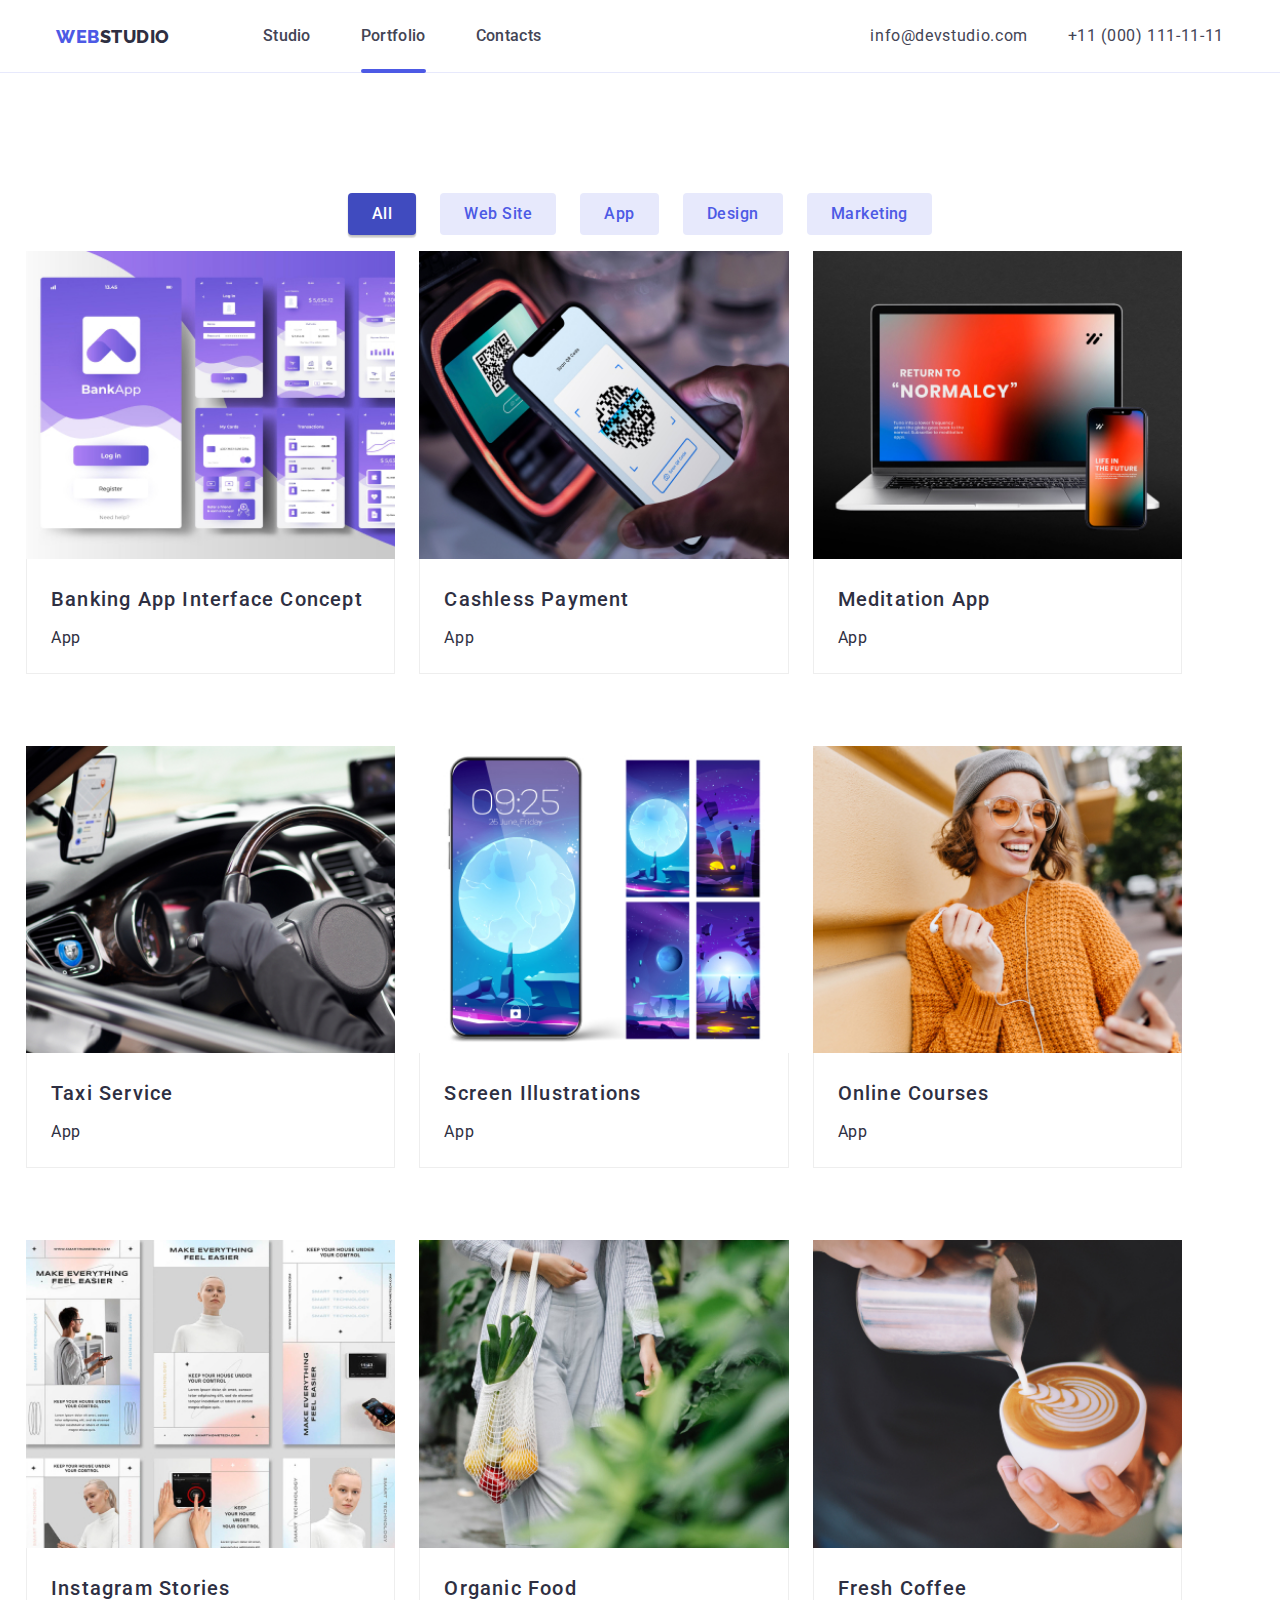
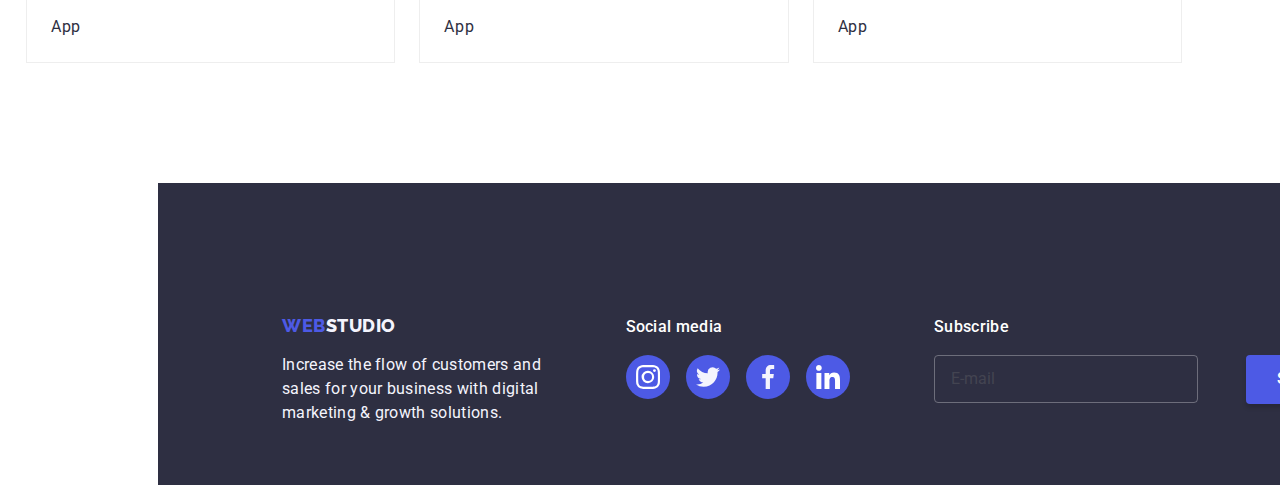
==== commit 11175c94: "First submission" ====
--- a/portfolio.html
+++ b/portfolio.html
@@ -20,7 +20,7 @@
   <body>
     <!-- Header Section -->
     <header class="page-header">
-      <div class="container menu">
+      <div class="menu container">
         <nav class="navigation">
           <!-- Company Logo -->
           <a href="./index.html" class="logo link">
@@ -29,32 +29,37 @@
 
           <!-- Navigation Menu -->
           <ul class="nav-menu list">
-            <li class="item">
-              <a href="./index.html" class="page link" rel="nopener norefer"
+            <li class="nav-menu-item">
+              <a
+                href="./index.html"
+                class="nav-menu-page link"
+                rel="nopener norefer"
                 >Studio</a
               >
             </li>
-            <li class="item">
+            <li class="nav-menu-item">
               <a
                 href="./portfolio.html"
-                class="page current link"
+                class="nav-menu-page current link"
                 rel="nopener norefer"
                 >Portfolio</a
               >
             </li>
-            <li class="item">
-              <a href="#" class="page link">Contacts</a>
+            <li class="nav-menu-item">
+              <a href="#" class="nav-menu-page link">Contacts</a>
             </li>
           </ul>
         </nav>
         <ul class="contacts-menu list">
-          <li class="item">
-            <a href="mailto:info@devstudio.com" class="contact link"
+          <li class="contacts-menu-item">
+            <a href="mailto:info@devstudio.com" class="contact-menu link"
               >info@devstudio.com</a
             >
           </li>
-          <li class="item">
-            <a href="tel:+110001111111" class="contact link">+110001111111</a>
+          <li class="contacts-menu-item">
+            <a href="tel:+110001111111" class="contact-menu link"
+              >+11 (000) 111-11-11</a
+            >
           </li>
         </ul>
         <div class="hamburger-container">
@@ -93,7 +98,7 @@
           </ul>
 
           <ul class="projects list">
-            <li class="item">
+            <li class="projects-item">
               <a href="" class="project link">
                 <div class="project-hover">
                   <img
@@ -112,13 +117,13 @@
                   </div>
                 </div>
                 <div class="substrate">
-                  <h2 class="name">Banking App Interface Concept</h2>
-                  <p class="type">App</p>
-                </div>
-              </a>
-            </li>
-
-            <li class="item">
+                  <h2 class="project-name">Banking App Interface Concept</h2>
+                  <p class="project-type">App</p>
+                </div>
+              </a>
+            </li>
+
+            <li class="projects-item">
               <a href="" class="project link">
                 <div class="project-hover">
                   <img
@@ -137,13 +142,13 @@
                   </div>
                 </div>
                 <div class="substrate">
-                  <h2 class="name">Cashless Payment</h2>
-                  <p class="type">App</p>
-                </div>
-              </a>
-            </li>
-
-            <li class="item">
+                  <h2 class="project-name">Cashless Payment</h2>
+                  <p class="project-type">App</p>
+                </div>
+              </a>
+            </li>
+
+            <li class="projects-item">
               <a href="" class="project link">
                 <div class="project-hover">
                   <img
@@ -162,13 +167,13 @@
                   </div>
                 </div>
                 <div class="substrate">
-                  <h2 class="name">Meditation App</h2>
-                  <p class="type">App</p>
-                </div>
-              </a>
-            </li>
-
-            <li class="item">
+                  <h2 class="project-name">Meditation App</h2>
+                  <p class="project-type">App</p>
+                </div>
+              </a>
+            </li>
+
+            <li class="projects-item">
               <a href="" class="project link">
                 <div class="project-hover">
                   <img
@@ -187,13 +192,13 @@
                   </div>
                 </div>
                 <div class="substrate">
-                  <h2 class="name">Taxi Service</h2>
-                  <p class="type">App</p>
-                </div>
-              </a>
-            </li>
-
-            <li class="item">
+                  <h2 class="project-name">Taxi Service</h2>
+                  <p class="project-type">App</p>
+                </div>
+              </a>
+            </li>
+
+            <li class="projects-item">
               <a href="" class="project link">
                 <div class="project-hover">
                   <img
@@ -212,13 +217,13 @@
                   </div>
                 </div>
                 <div class="substrate">
-                  <h2 class="name">Screen Illustrations</h2>
-                  <p class="type">App</p>
-                </div>
-              </a>
-            </li>
-
-            <li class="item">
+                  <h2 class="project-name">Screen Illustrations</h2>
+                  <p class="project-type">App</p>
+                </div>
+              </a>
+            </li>
+
+            <li class="projects-item">
               <a href="" class="project link">
                 <div class="project-hover">
                   <img
@@ -237,13 +242,13 @@
                   </div>
                 </div>
                 <div class="substrate">
-                  <h2 class="name">Online Courses</h2>
-                  <p class="type">App</p>
-                </div>
-              </a>
-            </li>
-
-            <li class="item">
+                  <h2 class="project-name">Online Courses</h2>
+                  <p class="project-type">App</p>
+                </div>
+              </a>
+            </li>
+
+            <li class="projects-item">
               <a href="" class="project link">
                 <div class="project-hover">
                   <img
@@ -262,13 +267,13 @@
                   </div>
                 </div>
                 <div class="substrate">
-                  <h2 class="name">Instagram Stories</h2>
-                  <p class="type">App</p>
-                </div>
-              </a>
-            </li>
-
-            <li class="item">
+                  <h2 class="project-name">Instagram Stories</h2>
+                  <p class="project-type">App</p>
+                </div>
+              </a>
+            </li>
+
+            <li class="projects-item">
               <a href="" class="project link">
                 <div class="project-hover">
                   <img
@@ -287,13 +292,13 @@
                   </div>
                 </div>
                 <div class="substrate">
-                  <h2 class="name">Organic Food</h2>
-                  <p class="type">App</p>
-                </div>
-              </a>
-            </li>
-
-            <li class="item">
+                  <h2 class="project-name">Organic Food</h2>
+                  <p class="project-type">App</p>
+                </div>
+              </a>
+            </li>
+
+            <li class="projects-item">
               <a href="" class="project link">
                 <div class="project-hover">
                   <img
@@ -312,8 +317,8 @@
                   </div>
                 </div>
                 <div class="substrate">
-                  <h2 class="name">Fresh Coffee</h2>
-                  <p class="type">App</p>
+                  <h2 class="project-name">Fresh Coffee</h2>
+                  <p class="project-type">App</p>
                 </div>
               </a>
             </li>
@@ -328,7 +333,7 @@
           <!-- Footer Address -->
           <div class="footer-address">
             <a href="./index.html" class="logo link">
-              <span class="logo"
+              <span class="footer-logo"
                 >WEB<span class="studio-footer">STUDIO</span></span
               >
             </a>
@@ -340,17 +345,17 @@
           </div>
           <!-- Socials -->
           <div class="footer-block">
-            <b class="footer-heading">Social media</b>
+            <p class="footer-heading">Social media</p>
             <ul class="social-footer list">
               <li class="icon-item">
                 <a
                   href="https://www.instagram.com/"
                   target="_blank"
                   rel="nopener norefer"
-                  class="link"
+                  class="social-footer-link link"
                   aria-label="Link to Instagram"
                 >
-                  <svg class="icon" width="24px" height="24px">
+                  <svg class="social-footer-icon" width="24px" height="24px">
                     <use href="./images/icons.svg#instagram"></use>
                   </svg>
                 </a>
@@ -360,10 +365,10 @@
                   href="https://www.twitter.com/"
                   target="_blank"
                   rel="nopener norefer"
-                  class="link"
+                  class="social-footer-link link"
                   aria-label="Link to Instagram"
                 >
-                  <svg class="icon" width="24px" height="24px">
+                  <svg class="social-footer-icon" width="24px" height="24px">
                     <use href="./images/icons.svg#twitter"></use>
                   </svg>
                 </a>
@@ -373,10 +378,10 @@
                   href="https://www.facebook.com/"
                   target="_blank"
                   rel="nopener norefer"
-                  class="link"
+                  class="social-footer-link link"
                   aria-label="Link to Instagram"
                 >
-                  <svg class="icon" width="24px" height="24px">
+                  <svg class="social-footer-icon" width="24px" height="24px">
                     <use href="./images/icons.svg#facebook"></use>
                   </svg>
                 </a>
@@ -386,27 +391,27 @@
                   href="https://www.linkedin.com/"
                   target="_blank"
                   rel="nopener norefer"
-                  class="link"
+                  class="social-footer-link link"
                   aria-label="Link to Instagram"
                 >
-                  <svg class="icon" width="24" height="24">
+                  <svg class="social-footer-icon" width="24" height="24">
                     <use href="./images/icons.svg#linkedin"></use>
                   </svg>
                 </a>
               </li>
             </ul>
           </div>
-          <!-- MODAL FORM AREA -->
+
           <div class="footer-subscribe">
             <b class="footer-heading">Subscribe</b>
             <form class="footer-form" name="footer-studio">
               <input
                 type="email"
                 name="user-email"
-                class="form-input"
+                class="footer-form-input"
                 placeholder="E-mail"
               />
-              <button type="submit" class="button primary">
+              <button type="submit" class="button subscribe-button primary">
                 Subscribe
                 <svg class="button-icon" width="24" height="24">
                   <use use href="./images/icons.svg#email"></use>
@@ -417,6 +422,9 @@
         </div>
       </div>
     </footer>
+
+    <!-- MOBILE MENU -->
+
     <div class="menu-container js-menu-container" id="mobile-menu">
       <button class="menu-toggle js-close-menu">
         <svg class="close-icon" width="11" height="11">
@@ -435,6 +443,8 @@
         <li class="mobile-item">
           <a href="./contacts.html" class="hamburger-page link">Contacts</a>
         </li>
+      </ul>
+      <div>
         <ul class="mobile-contacts-menu list">
           <li class="mobile-contact">
             <a href="tel:+110001111111" class="hamburger-contact link"
@@ -447,6 +457,7 @@
             >
           </li>
         </ul>
+
         <!-- <ul class="mobile-menu-social-list list-item"> -->
         <ul class="mobile-social-footer list">
           <li class="icon-item">
@@ -502,8 +513,7 @@
             </a>
           </li>
         </ul>
-        <!-- </ul> -->
-      </ul>
+      </div>
     </div>
     <script src="./js/mobile-menu.js"></script>
   </body>
--- a/css/styles.css
+++ b/css/styles.css
@@ -25,9 +25,6 @@
   letter-spacing: 0.04em;
 }
 
-.hamburger {
-  display: none;
-}
 h1,
 h2,
 h3,
@@ -59,32 +56,82 @@
   color: inherit;
 }
 
-.container {
-  width: 1200px;
-  padding-left: 15px;
-  padding-right: 15px;
-  margin-left: auto;
-  margin-right: auto;
-}
-
-.menu,
-.navigation,
-.nav-menu,
-.contacts-menu {
-  display: flex;
-  align-items: center;
-}
-
-.team .item {
-  flex-basis: calc(100% / 4 - 30px);
-  margin-left: 30px;
-  margin-top: 30px;
-}
-
 .list {
   list-style: none;
   padding: 0;
   margin: 0;
+}
+
+.container {
+  width: 428px;
+  padding-left: 16px;
+  padding-right: 16px;
+  /* margin-left: auto;
+  margin-right: auto; */
+  margin: 0 auto;
+
+  @media screen and (min-width: 768px) {
+    width: 768px;
+  }
+
+  @media screen and (min-width: 1158px) {
+    width: 1200px;
+  }
+}
+
+.nav-menu-item,
+.contacts-menu .contact {
+  color: var(--slate);
+  font-weight: 500;
+  font-size: 16px;
+  line-height: 24px;
+  letter-spacing: 0.32px;
+  text-decoration: none;
+  display: inline-flex;
+  padding-top: 24px;
+  padding-bottom: 24px;
+}
+
+.menu,
+.navigation {
+  display: flex;
+  align-items: center;
+  margin-right: auto;
+
+  @media screen and (min-width: 768px) {
+    .nav-menu {
+      display: flex;
+      align-items: center;
+    }
+
+    .contacts-menu {
+      display: block;
+    }
+    .contacts-menu-item:not(:last-child) {
+      margin-right: 0;
+      margin-bottom: 12px;
+    }
+  }
+
+  @media screen and (min-width: 1158px) {
+    .menu,
+    .navigation,
+    .nav-menu,
+    .contacts-menu {
+      display: flex;
+      align-items: center;
+    }
+
+    .contacts-menu-item:not(:last-child) {
+      margin-right: 40px;
+      margin-bottom: 0;
+    }
+  }
+}
+
+.nav-menu,
+.contacts-menu {
+  display: none;
 }
 /* Header */
 
@@ -97,20 +144,6 @@
   letter-spacing: 0.54px;
 }
 
-.footer {
-  display: flex;
-  flex-wrap: wrap;
-}
-
-.footer .logo {
-  display: block;
-  margin-bottom: 17.5px;
-}
-
-/* .logo.footer {
-  margin-bottom: 20px;
-} */
-
 .nav-menu {
   margin-left: 93px;
 }
@@ -119,30 +152,26 @@
   margin-left: auto;
 }
 
-.nav-menu .item:not(:last-child),
-.contacts-menu .item:not(:last-child) {
+.hamburger-container {
+  margin-left: 0;
+
+  @media screen and (min-width: 768px) {
+    display: none;
+  }
+}
+
+.nav-menu-item:not(:last-child),
+.contacts-menu-item:not(:last-child) {
   margin-right: 50px;
 }
 
 /* Checked */
-.footer-description {
-  color: var(--cloud);
-  font-size: 16px;
-  font-family: "Roboto";
-  line-height: 24px;
-  letter-spacing: 0.32px;
-  font-weight: 400;
-}
 
 .studio {
   color: var(--navy-blue);
 }
 
-.studio-footer {
-  color: var(--cloud);
-}
-
-.nav-menu .page,
+/* .nav-menu-item,
 .contacts-menu .contact {
   color: var(--navy-blue);
   font-weight: 500;
@@ -153,52 +182,196 @@
   display: inline-flex;
   padding-top: 24px;
   padding-bottom: 24px;
-}
-
-.contacts-menu .contact {
+} */
+
+.contact-menu {
   color: var(--slate);
   font-weight: 400;
 }
 
 .page-header {
+  padding: 24px 0;
   border-bottom: 1px solid #e7e9fc;
-}
-
-.nav-menu .page:hover,
-.nav-menu .page:focus,
-.nav-menu .page.current,
-.contacts-menu .contact:hover,
-.contacts-menu .contact:focus {
-  color: var(--iris);
-}
-
-/* Underline Current Page */
-.nav-menu .page {
-  position: relative;
-  transition-property: all;
-  transition-duration: 250ms;
-  transition-timing-function: cubic-bezier(0.4, 0, 0.2, 1);
-}
-
-/* Underline while Hovering Nav-Menu */
-.nav-menu .page:hover::after,
-.nav-menu .page.current::after {
-  content: "";
-  position: absolute;
-  left: 0;
-  bottom: -1px;
+  @media screen and (min-width: 768px) {
+    padding: 0;
+  }
+}
+@media screen and (min-width: 768px) {
+  .nav-menu-item:hover,
+  .nav-menu-item:focus,
+  .nav-menu-item.current,
+  .contact-menu:hover,
+  .contact-menu:focus {
+    color: var(--iris);
+  }
+
+  /* Underline Current Page */
+
+  .nav-menu-item {
+    position: relative;
+    transition-property: all;
+    transition-duration: 250ms;
+    transition-timing-function: cubic-bezier(0.4, 0, 0.2, 1);
+  }
+
+  /* Underline while Hovering Nav-Menu */
+  .nav-menu-page:hover::after,
+  .nav-menu-page.current::after {
+    content: "";
+    position: absolute;
+    left: 0;
+    bottom: -1px;
+    width: 100%;
+    height: 4px;
+    border-radius: 2px;
+    background-color: var(--iris);
+  }
+}
+/* SECTION */
+.section {
+  padding: 96px 0px;
+
+  @media screen and (min-width: 1158px) {
+    padding: 120px 0px;
+  }
+}
+
+.section-title {
+  text-align: center;
+  font-size: 36px;
+  font-weight: 700;
+  line-height: 1.17;
+  line-height: 40px;
+  color: var(--navy-blue);
+  margin-bottom: 72px;
+}
+
+/* BENEFITS */
+.benefits {
+  display: block;
+
+  @media screen and (min-width: 768px) {
+    display: flex;
+    flex-wrap: wrap;
+    justify-content: center;
+  }
+
+  @media screen and (min-width: 1158px) {
+    display: flex;
+    flex-wrap: nowrap;
+    justify-content: center;
+    gap: 24px;
+  }
+}
+
+.benefits-item {
+  /* display: block; */
+
+  @media screen and (min-width: 768px) {
+    width: calc(100% / 2 - 24px);
+    /* max-width: 356px; */
+  }
+
+  @media screen and (min-width: 1158px) {
+    flex-basis: calc(100% / 4 - 25px);
+  }
+}
+
+.benefits-title {
+  font-size: 36px;
+  color: var(--navy-blue);
+  margin-bottom: 8px;
+  line-height: 40px;
+  letter-spacing: 0.72px;
+  text-align: center;
+
+  @media screen and (min-width: 768px) {
+    text-align: left;
+  }
+
+  @media screen and (min-width: 1158px) {
+    font-size: 20px;
+    font-weight: 500;
+    line-height: 24px; /* 120% */
+    letter-spacing: 0.4px;
+  }
+}
+
+.benefits-description {
+  font-size: 16px;
+  font-weight: 500px;
+  padding-bottom: 72px;
+  line-height: 24px;
+  letter-spacing: 0.32px;
+
+  @media screen and (min-width: 768px) {
+    text-align: left;
+  }
+}
+
+.benefits-icon {
+  display: none;
+  /* display: flex;
+  justify-content: center;
+  align-items: center;
+  height: 120px;
+  background-color: var(--cloud);
+  border-radius: 4px; */
+}
+
+/* HERO */
+
+.hero {
   width: 100%;
-  height: 4px;
-  border-radius: 2px;
-  background-color: var(--iris);
-}
-
-.page-footer {
-  padding-top: 60px;
-  padding-bottom: 60px;
-  background-color: var(--navy-blue);
-}
-
+  text-align: center;
+  padding: 112px 0;
+  background-image: url(../images/dark-bg.png), url(../images/office-mobile.jpg),
+    linear-gradient(rgba(46, 47, 66, 0.7), rgba(46, 47, 66, 0.7));
+  background-size: cover;
+  display: flex;
+  align-items: center;
+
+  @media screen and (min-width: 1158px) {
+    text-align: center;
+    padding: 188px 0;
+    background-image: url(../images/dark-bg.png), url(../images/hero.jpg),
+      linear-gradient(rgba(46, 47, 66, 0.7), rgba(46, 47, 66, 0.7));
+    background-size: cover;
+  }
+}
+
+.hero-title {
+  font-size: 36px;
+  line-height: 40px;
+  letter-spacing: 0.72px;
+  margin-bottom: 72px;
+  color: var(--white);
+
+  @media screen and (min-width: 768px) {
+    font-size: 56px; /* 107.143% */
+    letter-spacing: 1.12px;
+    /* margin-bottom: 36px; */
+  }
+
+  @media screen and (min-width: 1158px) {
+    color: var(--white);
+    font-weight: 700;
+    margin-bottom: 30px;
+    font-size: 56px;
+    letter-spacing: 0.06em;
+    line-height: 1.36;
+  }
+}
+
+.break {
+  display: none;
+
+  @media screen and (min-width: 768px) {
+    display: flex;
+  }
+}
+
+/* ORDER SERVICE */
 .button {
   font-family: inherit;
   border-color: transparent;
@@ -226,206 +399,83 @@
   background-color: var(--ocean);
 }
 
-.filters {
-  display: flex;
-  justify-content: center;
-  margin-bottom: 72px;
-}
-
-.filters .space + .space {
-  margin-left: 8px;
-}
-
-.button.filter {
-  padding: 6px 22px;
-  color: var(--iris);
-  font-size: 16px;
-  font-weight: 500;
-  line-height: 1.62;
-  background-color: var(--cornflower);
-}
-
-.button.filter:hover,
-.button.filter:focus,
-.button.filter.current {
-  background-color: var(--ocean);
-  color: var(--white);
-  box-shadow: 0px 3px 1px rgba(0, 0, 0, 0.1), 0px 1px 2px rgba(0, 0, 0, 0.08),
-    0px 2px 2px rgba(0, 0, 0, 0.12);
-}
-
-.section {
-  padding: 94px 0px;
-}
-
+/* WHAT ARE WE DOING */
 .section.no-top-padding {
   padding-top: 0px;
 }
 
-.section .section-title {
-  text-align: center;
-  /* Header 2 */
-  font-size: 36px;
-  font-weight: 700;
-  line-height: 1.17;
-  color: var(--navy-blue);
-  margin-bottom: 72px;
-}
-
-.hero {
-  text-align: center;
-  padding: 188px 0;
-  background-image: url(../images/dark-bg.png), url(../images/hero.jpg),
-    linear-gradient(rgba(46, 47, 66, 0.7), rgba(46, 47, 66, 0.7));
-  /* background-position: center, center; */
-  background-size: cover;
-  /* background-repeat: no-repeat, no-repeat; */
-}
-
-.hero-title {
-  color: var(--white);
-  font-weight: 700;
-  margin-bottom: 30px;
-  font-size: 56px;
-  letter-spacing: 0.06em;
-  line-height: 1.36;
-}
-
-.benefits .title {
-  color: var(--navy-blue);
-  margin-bottom: 10px;
-  font-weight: 500;
-  font-size: 20px;
-  line-height: 1.14;
-  letter-spacing: 0.4px;
-}
-
-.benefits .description {
-  line-height: 24px;
-  letter-spacing: 0.32px;
-  font-size: 16px;
-  font-weight: 400px;
-}
-
-/* added */
-
-.benefits {
-  display: flex;
-  flex-wrap: wrap;
-  margin-left: -30px;
-  margin-top: -30px;
-}
-
-.benefits .item {
-  flex-basis: calc(100% / 4 - 30px);
-  margin-left: 30px;
-  margin-top: 30px;
-}
-
-.benefits .icon {
-  display: flex;
-  justify-content: center;
-  align-items: center;
-  height: 120px;
-  margin-bottom: 30px;
-  background-color: var(--cloud);
-  border-radius: 4px;
-}
-
+.section-title-mobile {
+  display: none;
+}
 .what-we-do {
-  display: flex;
-  flex-wrap: wrap;
-  margin-left: -30px;
-  margin-right: -30px;
-}
-
-.what-we-do .item {
+  display: none;
+
+  @media screen and (min-width: 1158px) {
+    display: flex;
+    flex-wrap: wrap;
+    margin-left: -30px;
+    margin-right: -30px;
+  }
+}
+
+.what-we-do-item {
   flex-basis: calc(100% / 3 - 30px);
   margin-left: 30px;
   margin-top: 30px;
 }
 
+/* TEAM */
 .team {
   display: flex;
   flex-wrap: wrap;
+  justify-content: center;
+
+  @media screen and (min-width: 768px) {
+    column-gap: 24px;
+    justify-content: center;
+  }
 }
 
 .bg-team {
   background: var(--cloud, #f4f4fd);
 }
 
-.team .item {
+.team-item {
+  flex-basis: auto;
   background-color: var(--white);
   box-shadow: 0px 1px 3px rgba(0, 0, 0, 0.12), 0px 1px 1px rgba(0, 0, 0, 0.14),
     0px 2px 1px rgba(0, 0, 0, 0.12);
   border-radius: 0px 0px 4px 4px;
-}
-
-/* .team .image {
-  margin-bottom: 30px;
-} */
-
-.team .name,
-.team .position {
+  margin-top: 30px;
+
+  @media screen and (min-width: 1158px) {
+    flex-basis: calc(100% / 4 - 30px);
+  }
+
+  /* flex-basis: calc(100% / 4 - 30px); */
+
+  /* margin-left: 30px; */
+}
+
+.team-name,
+.team-position {
   text-align: center;
 }
 
-.team .position {
+.team-position {
   margin-top: 8px;
   font-size: 16px;
   margin-bottom: 8px;
 }
 
-.team .name {
+.team-name {
   color: var(--navy-blue);
   font-weight: 500;
   margin-top: 32px;
   font-size: 20px;
 }
 
-.substrate {
-  background-color: var(--primary-white-color);
-  padding: 20px 24px;
-  border: 1px solid #eeeeee;
-  border-top: 0;
-}
-
-.projects {
-  flex-wrap: wrap;
-  display: flex;
-  margin-left: -30px;
-  margin-top: -30px;
-}
-
-.projects .item {
-  flex-basis: calc(100% / 3 - 30px);
-  margin-left: 30px;
-  margin-top: 30px;
-  transition: box-shadow 250ms cubic-bezier(0.4, 0, 0.2, 1);
-}
-
-.projects .item:hover,
-.projects .item:focus {
-  box-shadow: 0px 3px 1px rgba(0, 0, 0, 0.1), 0px 1px 2px rgba(0, 0, 0, 0.08),
-    0px 2px 2px rgba(0, 0, 0, 0.12);
-}
-
-.project .name {
-  margin-bottom: 4px;
-  color: var(--navy-blue);
-  font-size: 20px;
-  font-weight: 500;
-  line-height: 2;
-  letter-spacing: 0.06em;
-}
-
-.project .type {
-  color: var(--navy-blue);
-  font-weight: 400;
-  font-size: 16px;
-  line-height: 1.87;
-}
-
+/* TEAM - SOCIALS */
 .social-team {
   display: flex;
   justify-content: center;
@@ -433,7 +483,7 @@
   padding-top: 0px;
 }
 
-.social-team .link {
+.social-link {
   display: flex;
   justify-content: center;
   align-items: center;
@@ -446,8 +496,8 @@
   transition: background-color 250ms cubic-bezier(0.4, 0, 0.2, 1);
 }
 
-.social-team .link:hover,
-.social-team .link:focus {
+.social-link:hover,
+.social-link:focus {
   background-color: var(--ocean);
   color: var(--white);
 }
@@ -456,20 +506,40 @@
   fill: currentColor;
 }
 
+/* CUSTOMERS */
 .partners {
   display: flex;
   flex-wrap: wrap;
-  margin-left: -30px;
-  margin-top: -30px;
-}
-
-.partners .item {
-  flex-basis: calc(100% / 6 - 30px);
-  margin-left: 30px;
-  margin-top: 30px;
-}
-
-.partners .link {
+  justify-content: center;
+  row-gap: 72px;
+
+  @media screen and (min-width: 768px) {
+    display: flex;
+    justify-content: center;
+  }
+  @media screen and (min-width: 1158px) {
+    flex-wrap: nowrap;
+  }
+}
+
+.partners-item {
+  flex-basis: calc(100% / 2 - 24px);
+
+  @media screen and (min-width: 768px) {
+    flex-basis: calc(100% / 3 - 24px);
+  }
+
+  @media screen and (min-width: 1158px) {
+    flex-basis: calc(100% / 6 - 30px);
+    margin-left: 30px;
+    margin-top: 30px;
+  }
+
+  /* margin-left: 30px;
+  margin-top: 30px; */
+}
+
+.partners-link {
   display: inline-flex;
   align-items: center;
   justify-content: center;
@@ -482,25 +552,279 @@
     color 250ms cubic-bezier(0.4, 0, 0.2, 1);
 }
 
-.partners .icon {
+.partners-icon {
   fill: currentColor;
 }
 
-.partners .link:hover,
-.partners .link:focus {
+.partners-link:hover,
+.partners-link:focus {
   border: 1px solid var(--ocean);
   color: var(--ocean);
 }
 
+/* PORTFOLIO */
+.projects {
+  flex-wrap: wrap;
+  display: flex;
+  margin-left: -30px;
+
+  @media screen and (min-width: 768px) {
+    justify-content: flex-start;
+    gap: 72px 24px;
+  }
+  /* margin-left: -30px;
+  margin-top: -30px; */
+}
+
+.projects-item {
+  flex-basis: calc(100% / 1 - 30px);
+  /* margin-left: 30px;
+  margin-top: 30px; */
+  transition: box-shadow 250ms cubic-bezier(0.4, 0, 0.2, 1);
+
+  @media screen and (min-width: 768px) {
+    flex-basis: calc(100% / 2 - 24px);
+  }
+  @media screen and (min-width: 1158px) {
+    flex-basis: calc(100% / 3 - 30px);
+  }
+}
+
+.projects-item:hover,
+.projects-item:focus {
+  box-shadow: 0px 3px 1px rgba(0, 0, 0, 0.1), 0px 1px 2px rgba(0, 0, 0, 0.08),
+    0px 2px 2px rgba(0, 0, 0, 0.12);
+}
+
+.project-name {
+  margin-bottom: 4px;
+  color: var(--navy-blue);
+  font-size: 20px;
+  font-weight: 500;
+  line-height: 2;
+  letter-spacing: 0.06em;
+}
+
+.project-type {
+  color: var(--navy-blue);
+  font-weight: 400;
+  font-size: 16px;
+  line-height: 1.87;
+}
+
+.substrate {
+  background-color: var(--white);
+  padding: 20px 24px;
+  border: 1px solid #eeeeee;
+  border-top: 0;
+}
+/* Project-Card Hover Effect*/
+
+.project-hover {
+  position: relative;
+  overflow: hidden;
+}
+
+.overlay {
+  position: absolute;
+  top: 0;
+  left: 0;
+  width: 100%;
+  height: 100%;
+  background-color: var(--iris);
+  transform: translatey(101%);
+  transition: transform 250ms ease-in-out;
+}
+
+.project-hover:hover .overlay {
+  transform: translatey(0);
+}
+
+.overlay .text {
+  margin: 40px 32px;
+  color: var(--cloud, #f4f4fd);
+  letter-spacing: 0.32px;
+}
+/* PORTFOLIO BUTTONS */
+.filters {
+  display: flex;
+  flex-wrap: wrap;
+  justify-content: left;
+
+  @media screen and (min-width: 768px) {
+    justify-content: center;
+  }
+  /* display: flex;
+  justify-content: center;
+  margin-bottom: 72px; */
+}
+
+.filters .space + .space {
+  margin-bottom: 16px;
+  padding-left: 24px;
+
+  /* margin-left: 8px; */
+}
+
+.button.filter {
+  padding: 6px 22px;
+  color: var(--iris);
+  font-size: 16px;
+  font-weight: 500;
+  line-height: 1.62;
+  background-color: var(--cornflower);
+}
+
+.button.filter:hover,
+.button.filter:focus,
+.button.filter.current {
+  background-color: var(--ocean);
+  color: var(--white);
+  box-shadow: 0px 3px 1px rgba(0, 0, 0, 0.1), 0px 1px 2px rgba(0, 0, 0, 0.08),
+    0px 2px 2px rgba(0, 0, 0, 0.12);
+}
+
+/* FOOTER SECTION */
+.page-footer {
+  background-color: var(--navy-blue);
+  padding-top: 97.5px;
+  padding-bottom: 96px;
+
+  @media screen and (min-width: 768px) {
+    padding-top: 60px;
+    padding-bottom: 60px;
+    padding-left: 108px;
+  }
+
+  @media screen and (min-width: 1158px) {
+    padding-top: 60px;
+    padding-bottom: 60px;
+    margin-left: 158px;
+  }
+}
+
+.footer {
+  display: block;
+  margin-left: 0 auto;
+
+  @media screen and (min-width: 768px) {
+    .footer {
+      display: flex;
+      text-align: center;
+      padding-left: 0;
+    }
+
+    .footer-address,
+    .footer-block {
+      display: inline-flex;
+      flex-direction: column;
+    }
+    .footer-address {
+      margin-right: 24px;
+      text-align: left;
+    }
+
+    .footer-block {
+      text-align: left;
+    }
+
+    .footer-description {
+      margin-top: 17.5px;
+      margin-left: 0;
+    }
+
+    /* .footer-heading {
+      text-align: left;
+    } */
+
+    .social-footer {
+      justify-content: left;
+    }
+
+    .footer-subscribe {
+      display: flex;
+      flex-direction: column;
+      text-align: left;
+    }
+    .footer-form-input {
+      width: 264px;
+      margin-right: 24px;
+    }
+  }
+
+  @media screen and (min-width: 1158px) {
+    .footer-address,
+    .footer-block,
+    .footer-subscribe {
+      display: inline-flex;
+      flex-direction: column;
+    }
+
+    .footer-subscribe {
+      margin-left: 80px;
+    }
+
+    .footer-address {
+      margin-right: 80px;
+    }
+
+    .footer-form-input {
+      margin-top: 0;
+    }
+  }
+}
+
+.footer-address {
+  display: block;
+  text-align: center;
+
+  /* @media screen and (min-width: 768px) {
+    .footer-address {
+      text-align: left;
+      display: flex;
+
+      margin: 0 auto;
+    }
+  } */
+}
+
+.footer-logo {
+  margin-bottom: 17.5px;
+}
+
+.footer-block {
+  text-align: center;
+  margin-top: 72px;
+  margin-left: 0;
+}
+
+.studio-footer {
+  color: var(--cloud);
+}
+
+.footer-description {
+  margin-top: 17.5px;
+  color: var(--cloud);
+  font-size: 16px;
+  font-family: "Roboto";
+  line-height: 24px;
+  letter-spacing: 0.32px;
+  font-weight: 400;
+  display: flex;
+  text-align: left;
+  margin-left: 80px;
+}
+
 .social-footer {
   display: flex;
+  justify-content: center;
 }
 
 .social-footer .icon-item + .icon-item {
   margin-left: 16px;
 }
 
-.social-footer .link {
+.social-footer-link {
   display: flex;
   justify-content: center;
   align-items: center;
@@ -512,38 +836,49 @@
   transition: background-color 250ms cubic-bezier(0.4, 0, 0.2, 1);
 }
 
-.social-footer .link:hover,
-.social-footer .link:focus {
+.social-footer-link:hover,
+.social-footer-link:focus {
   background-color: var(--green);
 }
 
-.social-footer .icon {
+.social-footer-icon {
   fill: currentColor;
 }
 
-.footer-block {
-  margin-left: 120px;
-}
-
 .footer-subscribe {
-  margin-left: 80px;
-}
-.footer-form .form-input {
-  margin: 0 12px 0 0;
+  margin-top: 72px;
+  text-align: center;
+
+  /* margin-left: 80px; */
+}
+.footer-form-input {
+  margin-top: 16px;
   padding: 14px 16px;
-  width: 260px;
+  width: 398px;
   background-color: transparent;
   border: 1px solid var(--white, #fff);
+  border-radius: 4px;
+  opacity: 0.3;
   transition: border-color 250ms cubic-bezier(0.4, 0, 0.2, 1);
-}
-.footer-form .form-input:hover,
-.footer-form .form-input:focus {
+
+  /* xxx@media screen and (min-width: 1158px) {
+    .footer-form-input {
+      margin: 0 12px 0 0;
+      padding: 14px 16px;
+      width: 260px;
+      background-color: transparent;
+      border: 1px solid var(--white, #fff);
+      transition: border-color 250ms cubic-bezier(0.4, 0, 0.2, 1);
+    }
+  } */
+}
+.footer-form-input:hover,
+.footer-form-input:focus {
   outline: none;
   border-color: var(--white);
 }
 
 .footer-heading {
-  display: flex;
   color: var(--white);
   margin-bottom: 16px;
   font-weight: 500;
@@ -551,12 +886,24 @@
   font-size: 16px;
   letter-spacing: 0.32px;
 }
-
+.subscribe-button {
+  margin-top: 24px;
+
+  @media screen and (min-width: 1158px) {
+    margin-top: 0px;
+  }
+}
 .footer-form {
-  display: inline-flex;
-  gap: 24px;
-}
-
+  display: block;
+
+  @media screen and (min-width: 1158px) {
+    display: flex;
+
+    gap: 24px;
+    justify-content: flex-start;
+    align-items: flex-start;
+  }
+}
 .button-icon {
   fill: currentColor;
   margin-left: 16px;
@@ -564,11 +911,8 @@
 }
 
 .form-input {
-  /* background-color: transparent; */
-
   border-radius: 4px;
   border: 1px solid var(--white, #fff);
-  /* box-shadow: 0px 4px 4px 0px rgba(0, 0, 0, 0.15); */
 }
 
 .form-title {
@@ -664,6 +1008,9 @@
   margin-left: 56px;
 }
 
+.mobile-social-footer {
+  display: flex;
+}
 .mobile-social-footer .link {
   display: flex;
   justify-content: center;
@@ -684,34 +1031,6 @@
 
 .mobile-social-footer .icon {
   fill: currentColor;
-}
-
-/* Project-Card Hover Effect*/
-
-.project-hover {
-  position: relative;
-  overflow: hidden;
-}
-
-.overlay {
-  position: absolute;
-  top: 0;
-  left: 0;
-  width: 100%;
-  height: 100%;
-  background-color: var(--iris);
-  transform: translatey(101%);
-  transition: transform 250ms ease-in-out;
-}
-
-.project-hover:hover .overlay {
-  transform: translatey(0);
-}
-
-.overlay .text {
-  margin: 40px 32px;
-  color: var(--cloud, #f4f4fd);
-  letter-spacing: 0.32px;
 }
 
 /* Subscribe */
@@ -754,7 +1073,7 @@
   margin-top: 16px;
 }
 
-.form-field .form-label {
+.form-label {
   position: absolute;
   top: -18px;
   line-height: 0.87;
@@ -763,26 +1082,7 @@
   color: var(--light-slate);
 }
 
-/* .form-field .text-area {
-  padding-left: 16px;
-  margin-bottom: 24px;
-} */
-
-.form-field .form-input,
-.form-field .text-area {
-  border-radius: 4px;
-  border: 1px solid var(--navyblue-modal, rgba(46, 47, 66, 0.4));
-  display: block;
-  width: 100%;
-  margin: 0 0 29px 0;
-  padding: 11px 16px 11px 40px;
-  line-height: 0.87;
-  letter-spacing: 0.01em;
-  color: var(--navy-blue);
-  transition: border-color 250ms cubic-bezier(0.4, 0, 0.2, 1);
-}
-
-.form-field .icon {
+.form-field-icon {
   position: absolute;
   fill: var(--navy-blue);
   top: 50%;
@@ -790,24 +1090,24 @@
   transform: translateY(-50%);
   transition: fill 250ms cubic-bezier(0.4, 0, 0.2, 1);
 }
-.form-field .form-input:hover,
-.form-field .form-input:focus,
-.form-field .text-area:hover,
-.form-field .text-area:focus {
+.form-input:hover,
+.form-input:focus,
+.modal-text-area:hover,
+.modal-text-area:focus {
   outline: none;
   border-color: var(--iris);
 }
-.form-input:hover + .icon,
-.form-input:focus + .icon {
+.form-input:hover + .form-field-icon,
+.form-input:focus + .form-field-icon {
   fill: var(--iris);
 }
 
 /* CHECKBOX */
-.agree-check .checkmark {
+.checkmark {
   appearance: none;
 }
 
-.agree-check .icon {
+.check-icon {
   height: 16px;
   width: 16px;
   fill: none;
@@ -819,14 +1119,14 @@
     fill 250ms cubic-bezier(0.4, 0, 0.2, 1);
 }
 
-.agree-check .checkmark:checked + .icon {
+.checkmark:checked + .check-icon {
   background-color: var(--ocean);
   border-color: var(--ocean);
   fill: var(--white);
   outline: none;
 }
 
-.agree-check .modal-content {
+.modal-content {
   font-size: 16px;
 }
 
@@ -837,10 +1137,10 @@
   margin-bottom: 24px;
 }
 
-.agree-check .checkmark {
+.checkmark {
   appearance: none;
 }
-.agree-check .agree-description {
+.agree-description {
   display: flex;
   font-size: 12px;
   color: var(--light-slate);
@@ -866,8 +1166,21 @@
   background: var(--iris, #4d5ae5);
   box-shadow: 0px 4px 4px 0px rgba(0, 0, 0, 0.15);
 }
-
-.form-field .text-area {
+.form-input,
+.modal-text-area {
+  border-radius: 4px;
+  border: 1px solid var(--navyblue-modal, rgba(46, 47, 66, 0.4));
+  display: block;
+  width: 100%;
+  margin: 0 0 29px 0;
+  padding: 11px 16px 11px 40px;
+  line-height: 0.87;
+  letter-spacing: 0.01em;
+  color: var(--navy-blue);
+  transition: border-color 250ms cubic-bezier(0.4, 0, 0.2, 1);
+}
+
+.modal-text-area {
   padding-top: 8px;
   padding-left: 10px;
   font-size: 12px;
@@ -889,54 +1202,40 @@
 
 /* Hamburger Menu*/
 .hamburger-page {
-  font-family: var(--font-family-roboto);
   font-size: 36px;
   font-style: normal;
   font-weight: 700;
   letter-spacing: 0.72px;
   text-transform: capitalize;
   line-height: 1.5;
-  color: var(--navy-blue-color);
+  color: var(--navy-blue);
   transition-property: color;
   transition-duration: 250ms;
   transition-timing-function: cubic-bezier(0.4, 0, 0.2, 1);
 }
 .hamburger-page:focus {
-  color: var(--iris-color);
-}
-.mobile-menu .hamburger-page.current {
+  color: var(--iris);
+}
+.hamburger-page.current {
   color: var(--iris);
 }
 .mobile-item:not(:last-child) {
   margin-bottom: 40px;
 }
-.hamburger-contact-link {
-  font-family: var(--font-family-roboto);
-  font-size: 36px;
-  font-style: normal;
-  font-weight: 700;
-  letter-spacing: 0.72px;
-  line-height: 1.5;
-  color: var(--iris-color);
-  transition-property: color;
-  transition-duration: 250ms;
-  transition-timing-function: cubic-bezier(0.4, 0, 0.2, 1);
-}
-.hamburger-contact-link:focus {
-  color: var(--ocean-color);
-}
-.mobile-contacts-menu {
+
+/* .mobile-contacts-menu {
   margin-top: 284px;
-}
+} */
 .mobile-contact-item:not(:last-child) {
   margin-bottom: 40px;
 }
-.hamburger-email {
+.mobile-contact,
+.mobile-email {
   font-size: 20px;
   font-style: normal;
   font-weight: 500;
   letter-spacing: 0.4px;
-  color: var(--slate-color);
+  color: var(--slate);
   transition-property: color;
   transition-duration: 250ms;
   transition-timing-function: cubic-bezier(0.4, 0, 0.2, 1);
@@ -990,6 +1289,10 @@
   background-color: rgba(0, 0, 0, 0.1);
 }
 .menu-container {
+  display: flex;
+  flex-direction: column;
+  justify-content: space-between;
+  align-content: space-between;
   position: fixed;
   top: 0;
   left: 0;
@@ -1003,6 +1306,10 @@
   transition-property: transform;
   transition-duration: 250ms;
   transition-timing-function: cubic-bezier(0.4, 0, 0.2, 1);
+
+  @media screen and (min-width: 1158px) {
+    display: none;
+  }
 }
 .menu-container.is-open {
   transform: translateX(0);
@@ -1020,343 +1327,5 @@
 .mobile-menu .link {
   display: block;
   padding: 10px;
-
   text-decoration: none;
 }
-@media (max-width: 768px) {
-  .hamburger-menu {
-    display: none;
-  }
-}
-@media (min-width: 768px) {
-  .hamburger-container {
-    display: none;
-  }
-  .menu-toggle {
-    display: none;
-  }
-}
-/* End of Hamburger Menu */
-
-/* TABLET */
-@media screen and (max-width: 1158px) {
-  .container {
-    width: 768px;
-    padding-left: 16px;
-    padding-right: 16px;
-    margin-left: auto;
-    margin-right: auto;
-  }
-
-  .hamburger,
-  .benefits .icon {
-    display: none;
-  }
-  .menu {
-    width: 768px;
-    height: 72px;
-    padding: 0;
-  }
-
-  .contacts-menu {
-    font-size: 12px;
-    display: block;
-    flex-wrap: wrap;
-    margin-right: 0;
-    padding: 0;
-    display: block;
-    flex-wrap: wrap;
-    text-align: right;
-
-    height: 72px;
-  }
-  .contacts-menu {
-    row-gap: 0;
-    margin: 0;
-  }
-  /* .menu2 {
-  } */
-
-  .contacts-menu .contact {
-    display: flex;
-    /* margin: 16px 0; */
-    text-align: right;
-
-    justify-content: center;
-    padding: 0;
-
-    margin-top: 10px;
-  }
-
-  .contacts-menu .item:not(:last-child) {
-    margin-right: 0;
-  }
-
-  .navigation {
-    margin-right: 115px;
-  }
-  .hero {
-    text-align: center;
-    padding: 188px 0;
-    background-image: url(../images/dark-bg.png), url(../images/hero.jpg),
-      linear-gradient(rgba(46, 47, 66, 0.7), rgba(46, 47, 66, 0.7));
-    background-size: cover;
-  }
-
-  .hero-title {
-    line-height: 60px; /* 107.143% */
-    letter-spacing: 1.12px;
-    /* margin-bottom: 36px; */
-  }
-
-  .break {
-    display: none;
-  }
-  .benefits .item {
-    flex-basis: calc(100% / 2 - 30px);
-    margin-left: 30px;
-    margin-top: 30px;
-  }
-  .benefits .description {
-    font-size: 16px;
-    align-self: stretch;
-    text-align: left;
-  }
-
-  .benefits .title {
-    font-size: 36px;
-  }
-
-  .section-title-mobile,
-  .what-we-do {
-    display: none;
-  }
-
-  .footer-subscribe {
-    margin-left: 0px;
-
-    margin-top: 72px;
-  }
-  .team,
-  .partners {
-    justify-content: center;
-  }
-
-  .partners {
-    row-gap: 72px;
-    margin-top: 0;
-  }
-  .team.item {
-    display: flex;
-    align-items: center;
-    justify-content: center;
-  }
-
-  .social-team {
-    padding: 0px 16px;
-  }
-
-  .projects .item {
-    flex-basis: calc(100% / 2 - 30px);
-    margin-left: 30px;
-    margin-top: 30px;
-    transition: box-shadow 250ms cubic-bezier(0.4, 0, 0.2, 1);
-  }
-  .footer {
-    justify-content: left;
-    padding-left: 108px;
-    padding-top: 96px;
-    padding-bottom: 96px;
-  }
-  .footer-block {
-    margin-left: 24px;
-  }
-}
-
-@media screen and (max-width: 767px) {
-  .container {
-    width: 100%;
-  }
-  .page-header {
-    height: 70px;
-    padding: 0 24px;
-  }
-
-  .section {
-    display: flex;
-    flex-wrap: wrap;
-    width: 100%;
-    padding: 96px 0px;
-  }
-
-  /* .page-header, */
-  .nav-menu,
-  .contacts-menu .item,
-  .benefits .icon,
-  .what-we-do {
-    display: none;
-  }
-
-  .nav-menu .page.current {
-    color: var(--iris);
-  }
-  .hamburger-container {
-    display: flex;
-    background-color: transparent;
-    margin: 24px 0;
-  }
-
-  .hamburger-container {
-    margin-left: auto;
-  }
-  .navigation {
-    height: 72px;
-  }
-
-  /* HERO Banner */
-  .hero {
-    width: 100%;
-    text-align: center;
-    padding: 112px 0;
-    background-image: url(../images/dark-bg.png),
-      url(../images/office-mobile.jpg),
-      linear-gradient(rgba(46, 47, 66, 0.7), rgba(46, 47, 66, 0.7));
-    background-size: cover;
-    display: flex;
-    align-items: center;
-  }
-
-  .hero-title {
-    font-size: 36px;
-    line-height: 40px; /* 111.111% */
-    letter-spacing: 0.72px;
-    margin-bottom: 72px;
-  }
-
-  .benefits {
-    display: block;
-
-    max-width: 428px;
-  }
-  .section.no-top-padding {
-    padding: 0px;
-  }
-
-  .benefits .title {
-    font-size: 36px;
-    text-align: center;
-  }
-
-  .benefits > .item::after {
-    margin-top: 0px;
-  }
-  .benefits .description {
-    font-size: 16px;
-    font-weight: 500;
-    line-height: 24px;
-    letter-spacing: 0.32px;
-  }
-  /* Added in Index */
-  .section-title-mobile {
-    display: none;
-  }
-  .team {
-    display: block;
-    width: 264px;
-    margin: 0 auto;
-  }
-  .team .item {
-    flex-basis: auto;
-    margin: 0;
-    margin-bottom: 72px;
-  }
-  .team .item:last-child {
-    margin-bottom: 0;
-  }
-
-  .social-media {
-    padding: 0 16px;
-  }
-
-  .footer {
-    display: block;
-    text-align: center;
-  }
-  .footer-description {
-    text-align: left;
-    margin-left: 80px;
-  }
-
-  .partners {
-    justify-content: center;
-  }
-
-  .footer {
-    justify-content: left;
-    padding-left: 0;
-  }
-
-  .footer-address {
-    display: block;
-  }
-  .footer-description {
-    display: flex;
-    justify-content: center;
-    margin-left: 0;
-  }
-  .footer-block .footer-heading {
-    justify-content: center;
-  }
-
-  .social-footer {
-    display: flex;
-    justify-content: center;
-  }
-
-  .mobile-social-footer {
-    display: flex;
-    justify-content: center;
-    margin-top: 48px;
-  }
-
-  .footer-block {
-    margin-top: 72px;
-    margin-left: 0;
-  }
-  .footer-subscribe,
-  .footer-subscribe .footer-form {
-    display: flex;
-    flex-direction: column;
-    margin-left: 0px;
-    align-items: center;
-    width: 100%;
-  }
-
-  .footer-subscribe {
-    margin-top: 72px;
-  }
-  .footer-form .form-input {
-    width: 100%;
-  }
-  .filters {
-    display: flex;
-    flex-wrap: wrap;
-    justify-content: flex-start;
-    gap: 24px;
-  }
-  .hamburger-container {
-    display: flex;
-  }
-}
-
-@media screen and (max-width: 480px) {
-  .container {
-    width: 100%;
-  }
-}
-
-@media screen and (max-width: 380px) {
-  .container {
-    width: 100vw;
-  }
-}
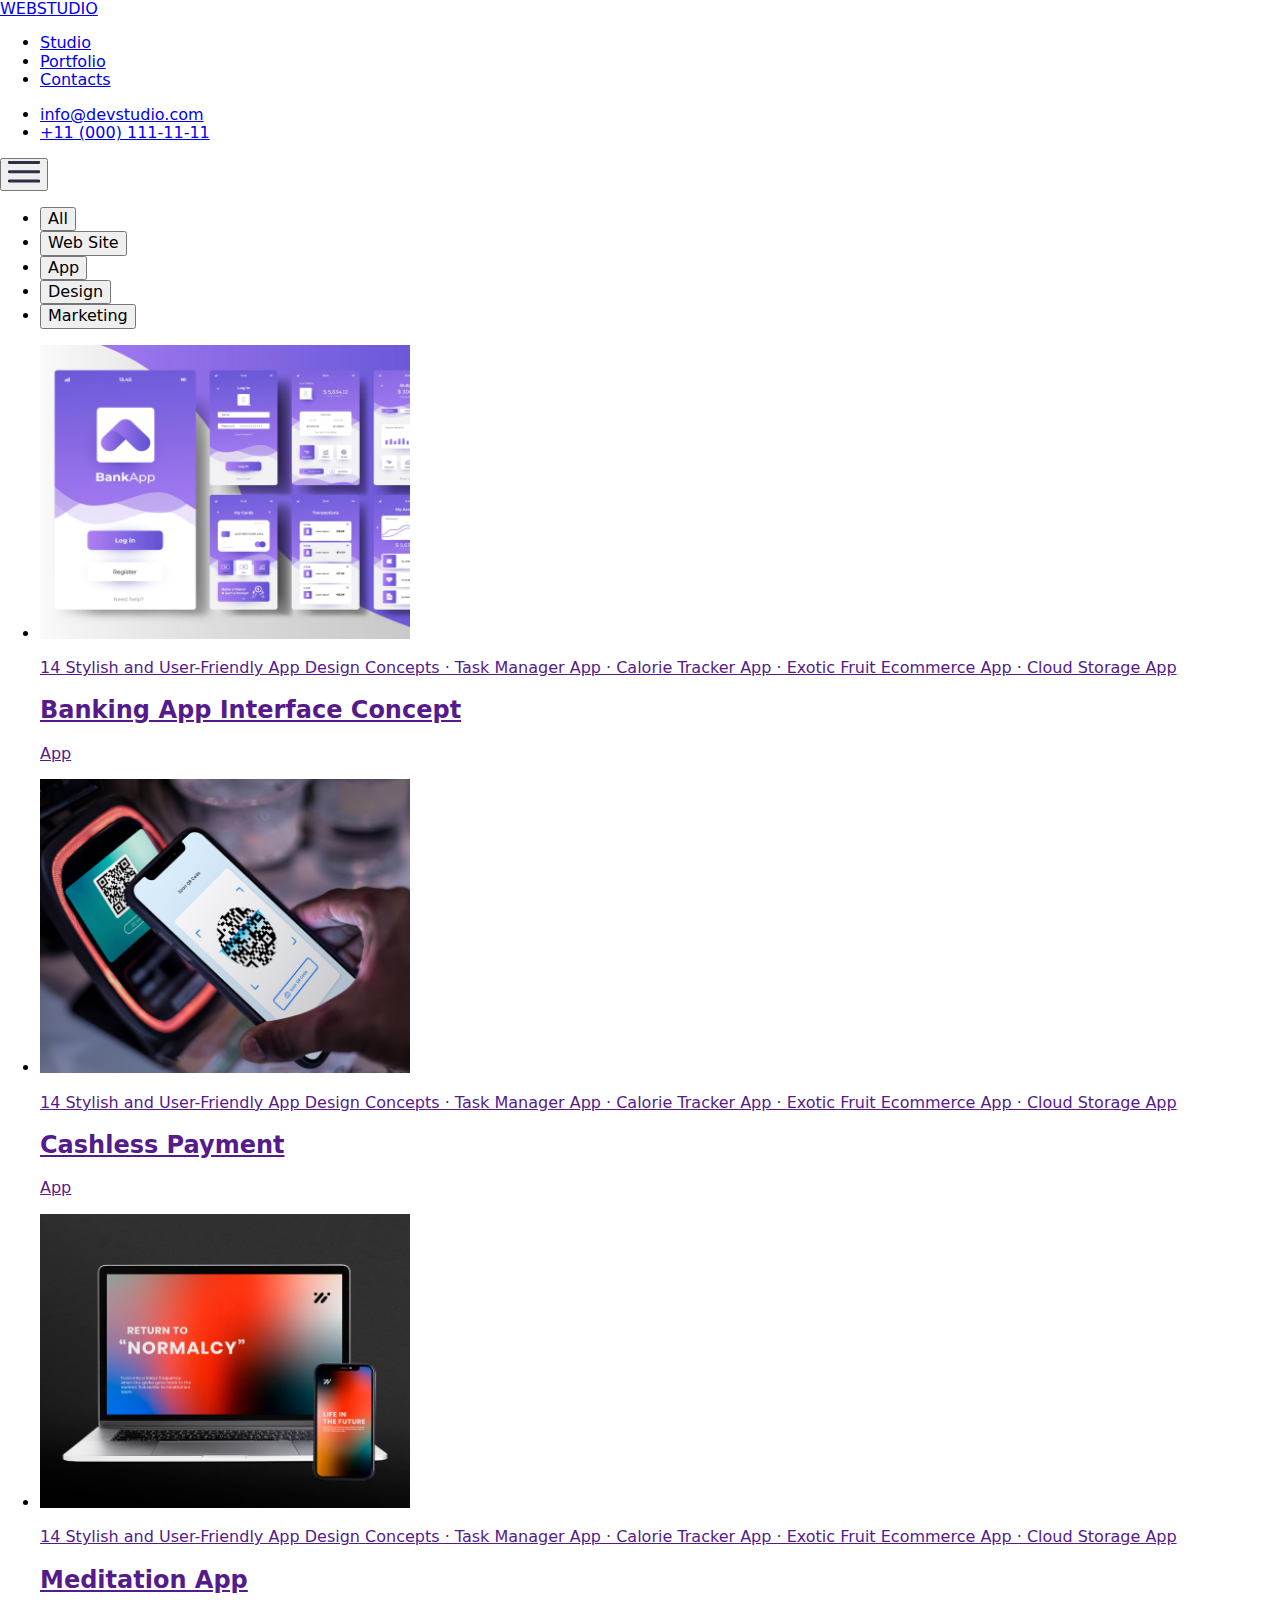
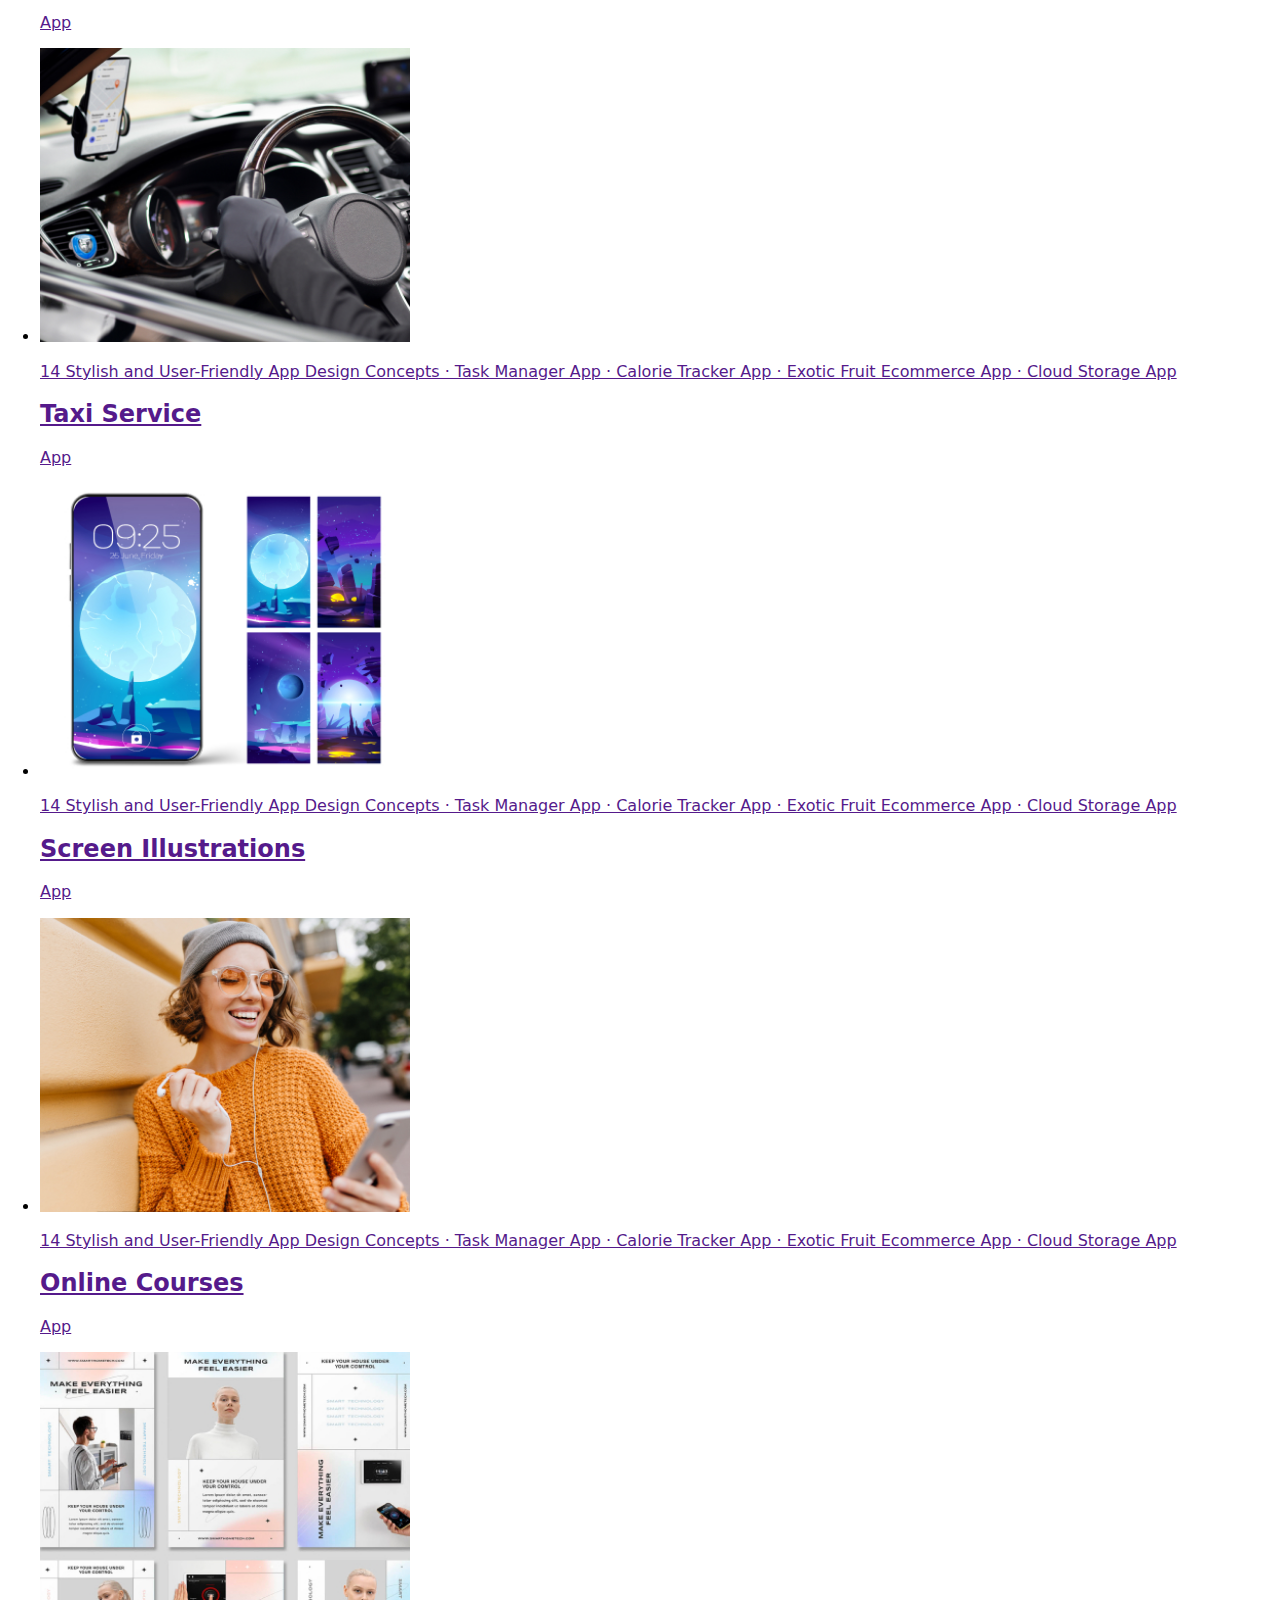
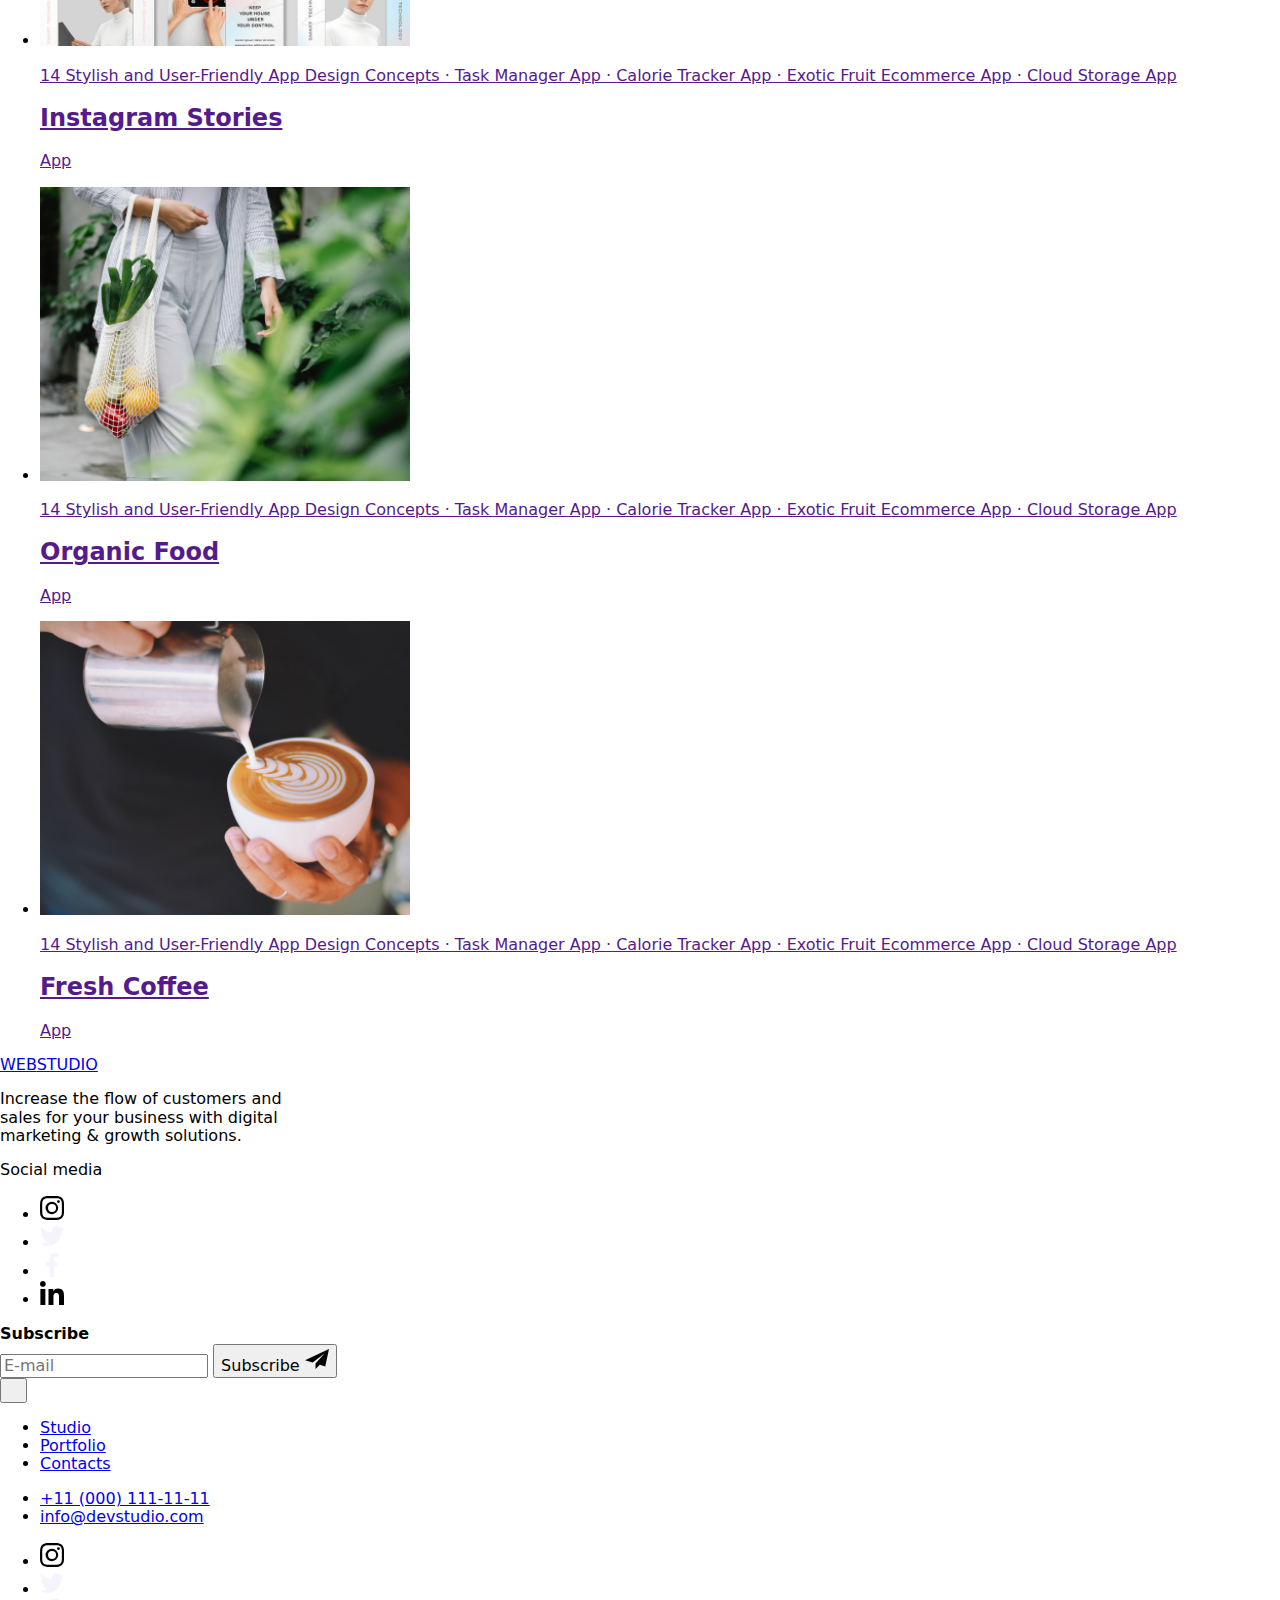
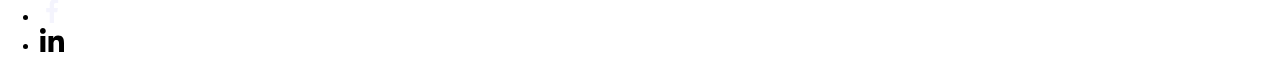
==== commit 65f7bf1c: "remove duplicate styles.css" ====
--- a/portfolio.html
+++ b/portfolio.html
@@ -15,7 +15,6 @@
       rel="stylesheet"
       href="https://cdnjs.cloudflare.com/ajax/libs/modern-normalize/1.0.0/modern-normalize.min.css"
     />
-    <link rel="stylesheet" href="./css/styles.css" />
   </head>
   <body>
     <!-- Header Section -->
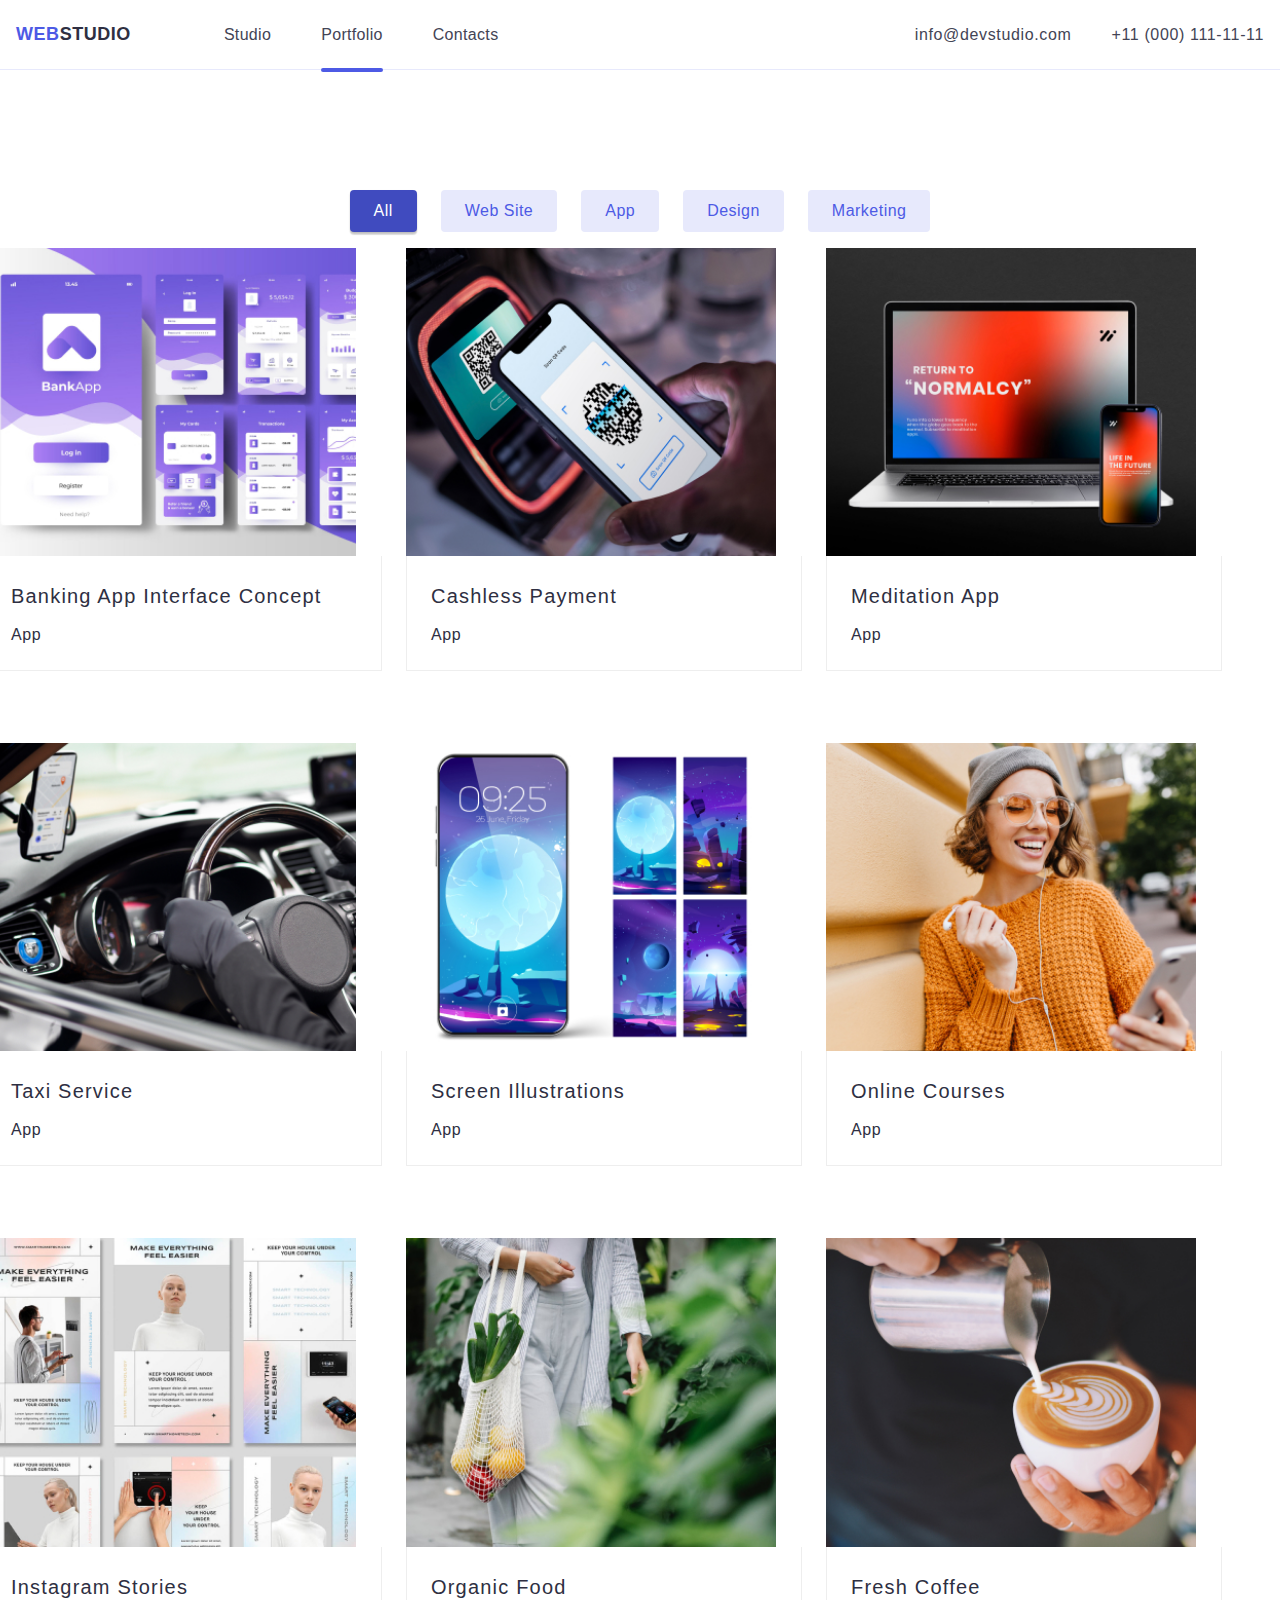
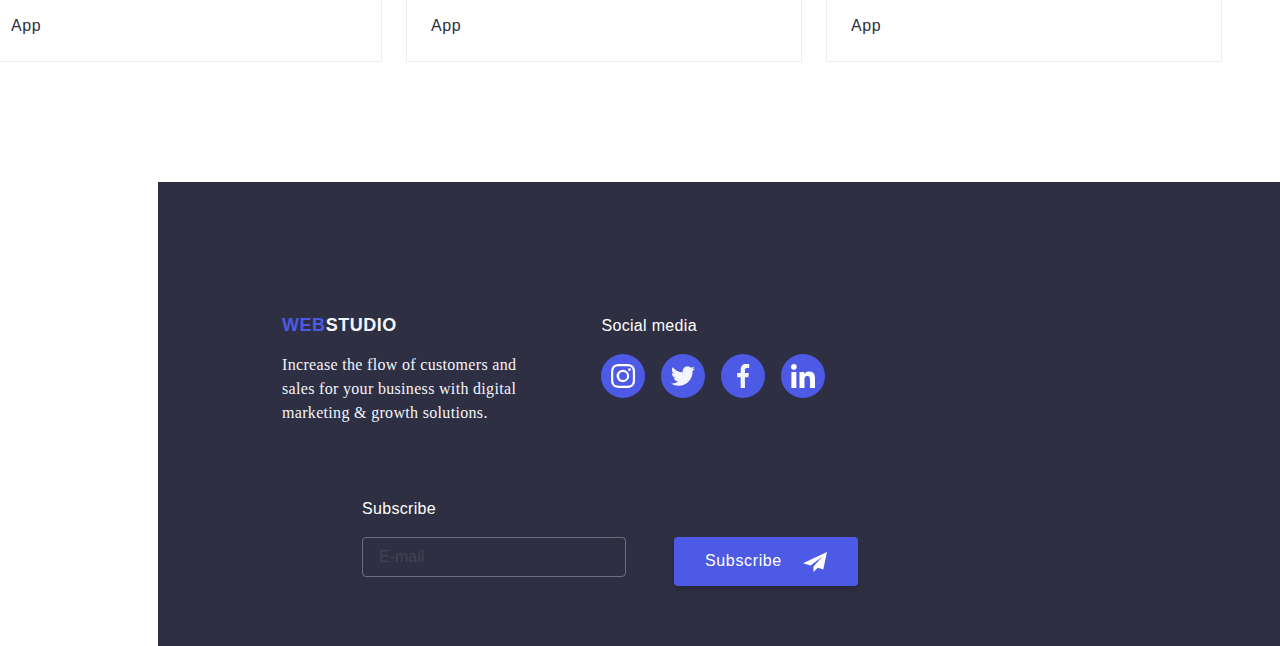
==== commit c8105b27: "Revision" ====
--- a/portfolio.html
+++ b/portfolio.html
@@ -5,16 +5,17 @@
     <meta http-equiv="X-UA-Compatible" content="IE=edge" />
     <meta name="viewport" content="width=device-width, initial-scale=1.0" />
     <title>Document</title>
-    <link rel="preconnect" href="https://fonts.googleapis.com" />
-    <link rel="preconnect" href="https://fonts.gstatic.com" crossorigin />
-    <link
-      href="https://fonts.googleapis.com/css2?family=Raleway:wght@700&family=Roboto:wght@400;500;700;900&display=swap"
-      rel="stylesheet"
-    />
     <link
       rel="stylesheet"
       href="https://cdnjs.cloudflare.com/ajax/libs/modern-normalize/1.0.0/modern-normalize.min.css"
     />
+    <link rel="preconnect" href="https://fonts.googleapis.com" />
+    <link rel="preconnect" href="https://fonts.gstatic.com" crossorigin />
+    <link
+      href="https://fonts.googleapis.co/css2?family=Raleway:wght@800&family=Roboto:wght@400;500;700;900&display=swap"
+      rel="stylesheet"
+    />
+    <link rel="stylesheet" href="./css/styles.css" />
   </head>
   <body>
     <!-- Header Section -->
--- a/css/styles.css
+++ b/css/styles.css
@@ -0,0 +1,1401 @@
+:root {
+  --iris: #4d5ae5;
+  --ocean: #404bbf;
+  --navy-blue: #2e2f42;
+  --slate: #434455;
+  --light-slate: #8e8f99;
+  --cornflower: #e7e9fc;
+  --cloud: #f4f4fd;
+  --navy-blue-modal: #2e2f42;
+  --grey: #2e2f42;
+  --white: #ffffff;
+  --dairy: #fcfcfc;
+  --green: #31d0aa;
+
+  --background-black: #2f303a;
+  --background-grey: #f5f4fa;
+}
+
+body {
+  background-color: var(--white);
+  color: var(--slate);
+  font-family: "Roboto", sans-serif;
+  font-size: 16px;
+  line-height: 24px;
+  letter-spacing: 0.04em;
+}
+
+h1,
+h2,
+h3,
+h4,
+h5,
+h6,
+p {
+  margin: 0px;
+}
+
+html {
+  box-sizing: border-box;
+}
+
+*,
+*::after,
+*::before {
+  box-sizing: inherit;
+}
+
+img {
+  display: block;
+  max-width: 100%;
+  height: auto;
+}
+
+.link {
+  text-decoration: none;
+  color: inherit;
+}
+
+.list {
+  list-style: none;
+  padding: 0;
+  margin: 0;
+}
+
+.container {
+  width: 428px;
+  /* max-width: 1200px; */
+  padding-left: 16px;
+  padding-right: 16px;
+  /* margin-left: auto;
+  margin-right: auto; */
+  margin: 0 auto;
+
+  @media screen and (min-width: 768px) {
+    width: 768px;
+  }
+
+  @media screen and (min-width: 1158px) {
+    width: 1200px;
+  }
+}
+
+.nav-menu-item,
+.contacts-menu .contact {
+  color: var(--slate);
+  font-size: 16px;
+  line-height: 24px;
+  letter-spacing: 0.32px;
+  text-decoration: none;
+  display: inline-flex;
+  padding-top: 24px;
+  padding-bottom: 24px;
+}
+
+.menu,
+.navigation {
+  display: flex;
+  align-items: center;
+  margin-right: auto;
+
+  @media screen and (min-width: 768px) {
+    .nav-menu {
+      display: flex;
+      align-items: center;
+    }
+
+    .hamburger-menu-icon {
+      display: none;
+    }
+
+    .contacts-menu {
+      display: block;
+    }
+    .contacts-menu-item:not(:last-child) {
+      margin-right: 0;
+      margin-bottom: 12px;
+    }
+  }
+
+  @media screen and (min-width: 1158px) {
+    .menu,
+    .navigation,
+    .nav-menu,
+    .contacts-menu {
+      display: flex;
+      align-items: center;
+    }
+
+    .contacts-menu-item:not(:last-child) {
+      margin-right: 40px;
+      margin-bottom: 0;
+    }
+  }
+}
+
+.nav-menu,
+.contacts-menu {
+  display: none;
+}
+.nav-menu {
+  font-weight: 500;
+}
+
+.contacts-menu {
+  font-weight: 400;
+}
+/* Header */
+
+.logo {
+  color: var(--iris);
+  font-family: "Raleway", sans-serif;
+  font-weight: 800;
+  font-size: 18px;
+  line-height: 21px;
+  letter-spacing: 0.54px;
+}
+
+.studio {
+  color: var(--iris);
+  font-family: "Raleway", sans-serif;
+  font-weight: 800;
+  font-size: 18px;
+  line-height: 21px;
+  letter-spacing: 0.54px;
+}
+
+.nav-menu {
+  margin-left: 93px;
+}
+
+.contacts-menu {
+  margin-left: auto;
+}
+
+.hamburger-container {
+  margin-left: 0;
+
+  @media screen and (min-width: 768px) {
+    display: none;
+  }
+}
+
+.nav-menu-item:not(:last-child),
+.contacts-menu-item:not(:last-child) {
+  margin-right: 50px;
+}
+
+/* Checked */
+
+.studio {
+  color: var(--navy-blue);
+}
+
+/* .nav-menu-item,
+.contacts-menu .contact {
+  color: var(--navy-blue);
+  font-weight: 500;
+  font-size: 16px;
+  line-height: 24px;
+  letter-spacing: 0.32px;
+  text-decoration: none;
+  display: inline-flex;
+  padding-top: 24px;
+  padding-bottom: 24px;
+} */
+
+.contact-menu {
+  color: var(--slate);
+  font-weight: 400;
+}
+
+.page-header {
+  padding: 0;
+  height: 70px;
+  display: flex;
+  border-bottom: 1px solid #e7e9fc;
+  @media screen and (min-width: 768px) {
+    padding: 0;
+  }
+}
+@media screen and (min-width: 768px) {
+  .nav-menu-item:hover,
+  .nav-menu-item:focus,
+  .nav-menu-item.current,
+  .contact-menu:hover,
+  .contact-menu:focus {
+    color: var(--iris);
+  }
+
+  /* Underline Current Page */
+
+  .nav-menu-item {
+    position: relative;
+    transition-property: all;
+    transition-duration: 250ms;
+    transition-timing-function: cubic-bezier(0.4, 0, 0.2, 1);
+  }
+
+  /* Underline while Hovering Nav-Menu */
+  .nav-menu-page:hover::after,
+  .nav-menu-page.current::after {
+    content: "";
+    position: absolute;
+    left: 0;
+    bottom: -1px;
+    width: 100%;
+    height: 4px;
+    border-radius: 2px;
+    background-color: var(--iris);
+  }
+}
+/* SECTION */
+.section {
+  padding: 96px 0px;
+
+  @media screen and (min-width: 1158px) {
+    padding: 120px 0px;
+  }
+}
+
+.section-title {
+  text-align: center;
+  font-size: 36px;
+  font-weight: 700;
+  line-height: 1.17;
+  line-height: 40px;
+  color: var(--navy-blue);
+  margin-bottom: 72px;
+}
+
+/* BENEFITS */
+.benefits {
+  display: inline-flex;
+  flex-wrap: wrap;
+  gap: 72px;
+
+  @media screen and (min-width: 768px) {
+    flex-wrap: wrap;
+    justify-content: center;
+    gap: 72px 24px;
+  }
+
+  @media screen and (min-width: 1158px) {
+    display: flex;
+    flex-wrap: nowrap;
+    justify-content: center;
+    gap: 24px;
+  }
+}
+
+.benefits-item {
+  @media screen and (min-width: 768px) {
+    flex-basis: calc(100% / 2 - 24px);
+    /* max-width: 356px; */
+  }
+
+  @media screen and (min-width: 1158px) {
+    flex-basis: calc(100% / 4 - 25px);
+  }
+}
+
+.benefits-title {
+  font-size: 36px;
+  color: var(--navy-blue);
+  margin-bottom: 8px;
+  line-height: 40px;
+  letter-spacing: 0.72px;
+  text-align: center;
+
+  @media screen and (min-width: 768px) {
+    text-align: left;
+  }
+
+  @media screen and (min-width: 1158px) {
+    font-size: 20px;
+    font-weight: 500;
+    line-height: 24px; /* 120% */
+    letter-spacing: 0.4px;
+  }
+}
+
+.benefits-description {
+  font-size: 16px;
+  font-weight: 500px;
+  line-height: 24px;
+  letter-spacing: 0.32px;
+
+  @media screen and (min-width: 768px) {
+    text-align: left;
+  }
+}
+
+.benefits-icon {
+  display: none;
+  /* display: flex;
+  justify-content: center;
+  align-items: center;
+  height: 120px;
+  background-color: var(--cloud);
+  border-radius: 4px; */
+}
+
+/* HERO */
+
+.hero {
+  width: 100%;
+  text-align: center;
+  padding: 112px 0;
+  background-image: url(../images/dark-bg.png), url(../images/office-mobile.jpg),
+    linear-gradient(rgba(46, 47, 66, 0.7), rgba(46, 47, 66, 0.7));
+  background-size: cover;
+  background-position: center;
+  display: flex;
+  align-items: center;
+
+  @media screen and (min-width: 1158px) {
+    text-align: center;
+    padding: 188px 0;
+    background-image: url(../images/dark-bg.png), url(../images/hero.jpg),
+      linear-gradient(rgba(46, 47, 66, 0.7), rgba(46, 47, 66, 0.7));
+    background-size: cover;
+  }
+}
+
+.hero-title {
+  font-size: 36px;
+  line-height: 40px;
+  letter-spacing: 0.72px;
+  margin-bottom: 72px;
+  color: var(--white);
+
+  @media screen and (min-width: 768px) {
+    font-family: Roboto;
+    font-size: 56px;
+    font-style: normal;
+    font-weight: 700;
+    line-height: 60px; /* 107.143% */
+    letter-spacing: 1.12px;
+  }
+
+  @media screen and (min-width: 1158px) {
+    color: var(--white);
+    font-weight: 700;
+    margin-bottom: 30px;
+    font-size: 56px;
+    letter-spacing: 0.06em;
+    line-height: 1.36;
+  }
+}
+
+.break {
+  display: none;
+
+  @media screen and (min-width: 768px) {
+    display: flex;
+  }
+}
+
+/* ORDER SERVICE */
+.button {
+  font-family: inherit;
+  border-color: transparent;
+  letter-spacing: 0.03em;
+  cursor: pointer;
+  font-family: inherit;
+  border-radius: 4px;
+}
+
+.button.primary {
+  background-color: var(--iris);
+  color: var(--white);
+  font-size: 16px;
+  font-weight: 500;
+  line-height: 24px;
+  letter-spacing: 0.64px;
+  padding: 10px 29px;
+  box-shadow: 0px 4px 4px 0px rgba(0, 0, 0, 0.15);
+  border-radius: 4px;
+  transition: background-color 250ms cubic-bezier(0.4, 0, 0.2, 1);
+}
+
+.button.primary:hover,
+.button.primary.focus {
+  background-color: var(--ocean);
+}
+
+/* WHAT ARE WE DOING */
+.section.no-top-padding {
+  padding: 0px;
+}
+
+.section-title-mobile {
+  display: none;
+}
+.what-we-do {
+  display: none;
+
+  @media screen and (min-width: 1158px) {
+    display: flex;
+    flex-wrap: wrap;
+    margin-left: -30px;
+    margin-right: -30px;
+  }
+}
+
+.what-we-do-item {
+  flex-basis: calc(100% / 3 - 30px);
+  margin-left: 30px;
+  margin-top: 30px;
+}
+
+/* TEAM */
+.team {
+  display: flex;
+  flex-wrap: wrap;
+  justify-content: center;
+  align-items: center;
+  gap: 72px;
+
+  @media screen and (min-width: 768px) {
+    column-gap: 24px;
+    justify-content: center;
+  }
+}
+
+.bg-team {
+  background: var(--cloud, #f4f4fd);
+}
+
+.team-item {
+  flex-basis: auto;
+  background-color: var(--white);
+  box-shadow: 0px 1px 3px rgba(0, 0, 0, 0.12), 0px 1px 1px rgba(0, 0, 0, 0.14),
+    0px 2px 1px rgba(0, 0, 0, 0.12);
+  border-radius: 0px 0px 4px 4px;
+
+  @media screen and (min-width: 1158px) {
+    flex-basis: calc(100% / 4 - 30px);
+  }
+
+  /* flex-basis: calc(100% / 4 - 30px); */
+
+  /* margin-left: 30px; */
+}
+
+.team-name,
+.team-position {
+  text-align: center;
+}
+
+.team-position {
+  margin-top: 8px;
+  font-size: 16px;
+  margin-bottom: 8px;
+}
+
+.team-name {
+  color: var(--navy-blue);
+  font-weight: 500;
+  margin-top: 32px;
+  font-size: 20px;
+}
+
+/* TEAM - SOCIALS */
+.social-team {
+  display: flex;
+  justify-content: center;
+  gap: 24px;
+  padding-top: 0px;
+}
+
+.social-link {
+  display: flex;
+  justify-content: center;
+  align-items: center;
+  width: 40px;
+  height: 40px;
+  background-color: var(--iris);
+  color: var(--cloud);
+  border-radius: 50%;
+  margin-bottom: 32px;
+  transition: background-color 250ms cubic-bezier(0.4, 0, 0.2, 1);
+}
+
+.social-link:hover,
+.social-link:focus {
+  background-color: var(--ocean);
+  color: var(--white);
+}
+
+.social-team .icon {
+  fill: currentColor;
+}
+
+/* CUSTOMERS */
+.partners {
+  display: flex;
+  flex-wrap: wrap;
+  justify-content: center;
+  align-items: center;
+  gap: 16px;
+  row-gap: 72px;
+
+  @media screen and (min-width: 768px) {
+    display: flex;
+    justify-content: center;
+  }
+  @media screen and (min-width: 1158px) {
+    flex-wrap: nowrap;
+  }
+}
+
+.partners-item {
+  flex-basis: calc(100% / 2 - 16px);
+
+  /* width: calc(100% -16px / 2); */
+
+  @media screen and (min-width: 768px) {
+    flex-basis: calc(100% / 3 - 24px);
+  }
+
+  @media screen and (min-width: 1158px) {
+    flex-basis: calc(100% / 6 - 30px);
+    margin-left: 30px;
+    margin-top: 30px;
+  }
+}
+
+.partners-link {
+  display: inline-flex;
+  align-items: center;
+  justify-content: center;
+  border-radius: 4px;
+  border: 1px solid var(--lightslate, #8e8f99);
+  color: #8e8f99;
+  width: 190px;
+  height: 88px;
+  transition: border 250ms cubic-bezier(0.4, 0, 0.2, 1),
+    color 250ms cubic-bezier(0.4, 0, 0.2, 1);
+}
+
+.partners-icon {
+  fill: currentColor;
+}
+
+.partners-link:hover,
+.partners-link:focus {
+  border: 1px solid var(--ocean);
+  color: var(--ocean);
+}
+
+/* PORTFOLIO */
+.projects {
+  flex-wrap: wrap;
+  display: flex;
+  margin-left: -30px;
+
+  @media screen and (min-width: 768px) {
+    justify-content: flex-start;
+    gap: 72px 24px;
+  }
+  /* margin-left: -30px;
+  margin-top: -30px; */
+}
+
+.projects-item {
+  flex-basis: calc(100% / 1 - 30px);
+  /* margin-left: 30px;
+  margin-top: 30px; */
+  transition: box-shadow 250ms cubic-bezier(0.4, 0, 0.2, 1);
+
+  @media screen and (min-width: 768px) {
+    flex-basis: calc(100% / 2 - 24px);
+  }
+  @media screen and (min-width: 1158px) {
+    flex-basis: calc(100% / 3 - 30px);
+  }
+}
+
+.projects-item:hover,
+.projects-item:focus {
+  box-shadow: 0px 3px 1px rgba(0, 0, 0, 0.1), 0px 1px 2px rgba(0, 0, 0, 0.08),
+    0px 2px 2px rgba(0, 0, 0, 0.12);
+}
+
+.project-name {
+  margin-bottom: 4px;
+  color: var(--navy-blue);
+  font-size: 20px;
+  font-weight: 500;
+  line-height: 2;
+  letter-spacing: 0.06em;
+}
+
+.project-type {
+  color: var(--navy-blue);
+  font-weight: 400;
+  font-size: 16px;
+  line-height: 1.87;
+}
+
+.substrate {
+  background-color: var(--white);
+  padding: 20px 24px;
+  border: 1px solid #eeeeee;
+  border-top: 0;
+}
+/* Project-Card Hover Effect*/
+
+.project-hover {
+  position: relative;
+  overflow: hidden;
+}
+
+.overlay {
+  position: absolute;
+  top: 0;
+  left: 0;
+  width: 100%;
+  height: 100%;
+  background-color: var(--iris);
+  transform: translatey(101%);
+  transition: transform 250ms ease-in-out;
+}
+
+.project-hover:hover .overlay {
+  transform: translatey(0);
+}
+
+.overlay .text {
+  margin: 40px 32px;
+  color: var(--cloud, #f4f4fd);
+  letter-spacing: 0.32px;
+}
+/* PORTFOLIO BUTTONS */
+.filters {
+  display: flex;
+  flex-wrap: wrap;
+  justify-content: left;
+
+  @media screen and (min-width: 768px) {
+    justify-content: center;
+  }
+  /* display: flex;
+  justify-content: center;
+  margin-bottom: 72px; */
+}
+
+.filters .space + .space {
+  margin-bottom: 16px;
+  padding-left: 24px;
+
+  /* margin-left: 8px; */
+}
+
+.button.filter {
+  padding: 6px 22px;
+  color: var(--iris);
+  font-size: 16px;
+  font-weight: 500;
+  line-height: 1.62;
+  background-color: var(--cornflower);
+}
+
+.button.filter:hover,
+.button.filter:focus,
+.button.filter.current {
+  background-color: var(--ocean);
+  color: var(--white);
+  box-shadow: 0px 3px 1px rgba(0, 0, 0, 0.1), 0px 1px 2px rgba(0, 0, 0, 0.08),
+    0px 2px 2px rgba(0, 0, 0, 0.12);
+}
+
+/* FOOTER SECTION */
+.page-footer {
+  background-color: var(--navy-blue);
+  padding-top: 97.5px;
+  padding-bottom: 96px;
+
+  @media screen and (min-width: 768px) {
+    padding-top: 60px;
+    padding-bottom: 60px;
+    padding-left: 108px;
+  }
+
+  @media screen and (min-width: 1158px) {
+    padding-top: 60px;
+    padding-bottom: 60px;
+    margin-left: 158px;
+  }
+}
+
+.footer {
+  display: block;
+  margin-left: 0 auto;
+
+  @media screen and (min-width: 768px) {
+    .footer {
+      display: flex;
+      text-align: center;
+      padding-left: 0;
+    }
+
+    .footer-address,
+    .footer-block {
+      display: inline-flex;
+      flex-direction: column;
+    }
+    .footer-address {
+      margin-right: 24px;
+      text-align: left;
+    }
+
+    .footer-block {
+      text-align: left;
+    }
+
+    .footer-description {
+      margin-top: 17.5px;
+      margin-left: 0;
+    }
+
+    /* .footer-heading {
+      text-align: left;
+    } */
+
+    .social-footer {
+      justify-content: left;
+    }
+
+    .footer-subscribe {
+      display: block;
+      text-align: left;
+    }
+    .footer-form-input {
+      color: var(--white);
+      width: 264px;
+      margin-right: 24px;
+    }
+  }
+
+  @media screen and (min-width: 1158px) {
+    .footer-address,
+    .footer-block,
+    .footer-subscribe {
+      display: inline-flex;
+      flex-direction: column;
+    }
+
+    .footer-subscribe {
+      margin-left: 80px;
+    }
+
+    .footer-address {
+      margin-right: 80px;
+    }
+
+    .footer-form-input {
+      margin-top: 0;
+    }
+  }
+}
+
+.footer-address {
+  display: block;
+  text-align: center;
+
+  /* @media screen and (min-width: 768px) {
+    .footer-address {
+      text-align: left;
+      display: flex;
+
+      margin: 0 auto;
+    }
+  } */
+}
+
+.footer-logo {
+  margin-bottom: 17.5px;
+}
+
+.footer-block {
+  text-align: center;
+  margin-top: 72px;
+  margin-left: 0;
+}
+
+.studio-footer {
+  color: var(--cloud);
+}
+
+.footer-description {
+  margin-top: 17.5px;
+  color: var(--cloud);
+  font-size: 16px;
+  font-family: "Roboto";
+  line-height: 24px;
+  letter-spacing: 0.32px;
+  font-weight: 400;
+  display: flex;
+  text-align: left;
+  margin-left: 80px;
+}
+
+.social-footer {
+  display: flex;
+  justify-content: center;
+}
+
+.social-footer .icon-item + .icon-item {
+  margin-left: 16px;
+}
+
+.social-footer-link {
+  display: flex;
+  justify-content: center;
+  align-items: center;
+  width: 44px;
+  height: 44px;
+  background-color: var(--iris);
+  border-radius: 50%;
+  color: var(--white);
+  transition: background-color 250ms cubic-bezier(0.4, 0, 0.2, 1);
+}
+
+.social-footer-link:hover,
+.social-footer-link:focus {
+  background-color: var(--green);
+}
+
+.social-footer-icon {
+  fill: currentColor;
+}
+
+.footer-subscribe {
+  margin-top: 72px;
+  text-align: center;
+
+  /* margin-left: 80px; */
+}
+
+.footer-subscribe::placeholder {
+  color: var(--white);
+  font-size: 12px;
+}
+
+.footer-form-input {
+  padding-top: 16px;
+  height: 40px;
+  margin-top: 16px;
+  padding: 14px 16px;
+  width: 100%;
+  background-color: transparent;
+  border: 1px solid var(--white, #fff);
+  border-radius: 4px;
+  opacity: 0.3;
+  transition: border-color 250ms cubic-bezier(0.4, 0, 0.2, 1);
+
+  /* xxx@media screen and (min-width: 1158px) {
+    .footer-form-input {
+      margin: 0 12px 0 0;
+      padding: 14px 16px;
+      width: 260px;
+      background-color: transparent;
+      border: 1px solid var(--white, #fff);
+      transition: border-color 250ms cubic-bezier(0.4, 0, 0.2, 1);
+    }
+  } */
+}
+.footer-form-input:hover,
+.footer-form-input:focus {
+  outline: none;
+  border-color: var(--white);
+}
+
+.footer-heading {
+  color: var(--white);
+  margin-bottom: 16px;
+  font-weight: 500;
+  line-height: 24px;
+  font-size: 16px;
+  letter-spacing: 0.32px;
+}
+.subscribe-button {
+  margin-top: 16px;
+
+  @media screen and (min-width: 1158px) {
+    margin-top: 0px;
+  }
+}
+.footer-form {
+  display: block;
+
+  @media screen and (min-width: 1158px) {
+    display: flex;
+
+    gap: 24px;
+    justify-content: flex-start;
+    align-items: flex-start;
+  }
+}
+.button-icon {
+  fill: currentColor;
+  margin-left: 16px;
+  vertical-align: middle;
+}
+
+.form-input {
+  border-radius: 4px;
+  border: 1px solid var(--white, #fff);
+}
+
+.form-title {
+  text-align: center;
+  font-size: 16px;
+  font-weight: 600;
+  line-height: 24px;
+  letter-spacing: 0.32px;
+  padding-bottom: 16px;
+  padding-top: 24px;
+}
+/* MODAL */
+
+.backdrop {
+  position: fixed;
+  top: 0;
+  left: 0;
+  width: 100%;
+  height: 100%;
+  background-color: rgba(0, 0, 0, 0.2);
+  opacity: 1;
+  transition: opacity 250ms cubic-bezier(0.4, 0, 0.2, 1);
+}
+
+.modal {
+  position: absolute;
+  padding-top: 46px;
+  padding-right: 24px;
+  padding-left: 24px;
+  top: 50%;
+  left: 50%;
+  border-radius: 4px;
+  min-width: 408px;
+  min-height: 584px;
+  background-color: var(--dairy);
+  transform: translate(-50%, -50%) scale(1);
+  transition: transform 250ms cubic-bezier(0.4, 0, 0.2, 1);
+}
+
+.modal-send {
+  display: flex;
+  justify-content: center;
+  margin-top: 20px;
+  margin-bottom: 36px;
+}
+
+.backdrop.is-hidden .modal {
+  transform: translate(-50%, -50%) scale(0);
+}
+
+.modal-close {
+  position: absolute;
+  top: 24px;
+  right: 24px;
+  padding: 0;
+  display: flex;
+  justify-content: center;
+  align-items: center;
+  width: 24px;
+  height: 24px;
+  background-color: var(--cornflower);
+  color: var(--navy-blue);
+  border: 1px solid rgba(0, 0, 0, 0.1);
+  border-radius: 15px;
+  cursor: pointer;
+  transition: color 250ms cubic-bezier(0.4, 0, 0.2, 1),
+    background-color 250ms cubic-bezier(0.4, 0, 0.2, 1);
+}
+
+.modal-close-icon {
+  fill: currentColor;
+}
+
+.modal-close:hover,
+.modal-close:focus {
+  color: var(--white);
+  background-color: var(--ocean);
+}
+
+.is-hidden {
+  visibility: none;
+  opacity: 0;
+  pointer-events: none;
+}
+.hamburger-contact {
+  font-size: 33px;
+  color: var(--iris);
+  font-weight: 600;
+  letter-spacing: 0.72px;
+  line-height: 40px;
+  row-gap: 40px;
+}
+
+.mobile-social-footer .icon-item + .icon-item {
+  margin-left: 56px;
+}
+
+.mobile-social-footer {
+  padding-top: 40px;
+  display: flex;
+}
+.mobile-social-footer .link {
+  display: flex;
+  justify-content: center;
+  align-items: center;
+  width: 44px;
+  height: 44px;
+
+  background-color: var(--iris);
+  border-radius: 50%;
+  color: var(--white);
+  transition: background-color 250ms cubic-bezier(0.4, 0, 0.2, 1);
+}
+
+.mobile-social-footer .link:hover,
+.mobile-social-footer .link:focus {
+  background-color: var(--green);
+}
+
+.mobile-social-footer .icon {
+  fill: currentColor;
+}
+
+/* Subscribe */
+.button.label {
+  display: flex;
+  align-items: center;
+  justify-items: center;
+  background-color: var(--iris);
+  color: var(--white);
+  padding: 8px 24px;
+  gap: 16px;
+  height: 24px;
+  width: 24px;
+}
+
+.subscribe-field {
+  width: 264px;
+  background-color: transparent;
+  border-radius: 4px;
+  border: 1px solid var(--white, #fff);
+  box-shadow: 0px 4px 4px 0px rgba(0, 0, 0, 0.15);
+}
+.button.label {
+  fill: currentColor;
+}
+
+/* Homework 6 Forms */
+
+/* Modal Section */
+.modal-content {
+  margin-top: 72px;
+  margin-left: 24px;
+  margin-right: 24px;
+}
+
+/* FORM */
+.form-field {
+  display: block;
+  position: relative;
+  margin-top: 16px;
+}
+
+.form-label {
+  position: absolute;
+  top: -18px;
+  line-height: 0.87;
+  letter-spacing: 0.01em;
+  font-size: 12px;
+  color: var(--light-slate);
+}
+
+.form-field-icon {
+  position: absolute;
+  fill: var(--navy-blue);
+  top: 50%;
+  left: 16px;
+  transform: translateY(-50%);
+  transition: fill 250ms cubic-bezier(0.4, 0, 0.2, 1);
+}
+.form-input:hover,
+.form-input:focus,
+.modal-text-area:hover,
+.modal-text-area:focus {
+  outline: none;
+  border-color: var(--iris);
+}
+.form-input:hover + .form-field-icon,
+.form-input:focus + .form-field-icon {
+  fill: var(--iris);
+}
+
+/* CHECKBOX */
+.checkmark {
+  appearance: none;
+}
+
+.check-icon {
+  height: 16px;
+  width: 16px;
+  fill: none;
+  margin-right: 8px;
+  border: 2px solid var(--light-slate);
+  border-radius: 2px;
+  transition: border-color 250ms cubic-bezier(0.4, 0, 0.2, 1),
+    background-color 250ms cubic-bezier(0.4, 0, 0.2, 1),
+    fill 250ms cubic-bezier(0.4, 0, 0.2, 1);
+}
+
+.checkmark:checked + .check-icon {
+  background-color: var(--ocean);
+  border-color: var(--ocean);
+  fill: var(--white);
+  outline: none;
+}
+
+.modal-content {
+  font-size: 16px;
+}
+
+.agree-check {
+  display: flex;
+  align-items: center;
+
+  margin-bottom: 24px;
+}
+
+.checkmark {
+  appearance: none;
+}
+.agree-description {
+  display: flex;
+  font-size: 12px;
+  color: var(--light-slate);
+  font-style: normal;
+  font-weight: 400;
+  line-height: 14px; /* 116.667% */
+  letter-spacing: 0.48px;
+  width: 360px;
+}
+
+.privacy {
+  color: var(--iris, #4d5ae5);
+}
+.button-center {
+  color: var(--white);
+  display: block;
+  margin: auto;
+  margin-bottom: 24px;
+  padding: 16px 32px;
+  border-radius: 4px;
+  width: 169px;
+  height: 56px;
+  background: var(--iris, #4d5ae5);
+  box-shadow: 0px 4px 4px 0px rgba(0, 0, 0, 0.15);
+}
+.form-input,
+.modal-text-area {
+  border-radius: 4px;
+  border: 1px solid var(--navyblue-modal, rgba(46, 47, 66, 0.4));
+  display: block;
+  width: 100%;
+  margin: 0 0 29px 0;
+  padding: 11px 16px 11px 40px;
+  line-height: 0.87;
+  letter-spacing: 0.01em;
+  color: var(--navy-blue);
+  transition: border-color 250ms cubic-bezier(0.4, 0, 0.2, 1);
+}
+
+.modal-text-area {
+  padding-top: 8px;
+  padding-left: 10px;
+  font-size: 12px;
+  color: var(--light-slate);
+  font-weight: 400;
+  resize: none;
+  line-height: 14px; /* 116.667% */
+  letter-spacing: 0.48px;
+}
+
+.form-input,
+.form-input::placeholder {
+  color: white;
+  font-style: normal;
+  font-weight: 400;
+  line-height: 24px; /* 200% */
+  letter-spacing: 0.48px;
+}
+
+/* Hamburger Menu*/
+.hamburger-page {
+  font-size: 36px;
+  font-style: normal;
+  font-weight: 700;
+  letter-spacing: 0.72px;
+  text-transform: capitalize;
+  line-height: 1.5;
+  color: var(--navy-blue);
+  transition-property: color;
+  transition-duration: 250ms;
+  transition-timing-function: cubic-bezier(0.4, 0, 0.2, 1);
+}
+.hamburger-page:focus {
+  color: var(--iris);
+}
+.hamburger-page.current {
+  color: var(--iris);
+}
+.mobile-item:not(:last-child) {
+  margin-bottom: 40px;
+}
+
+.mobile-contact:not(:last-child) {
+  margin-bottom: 40px;
+}
+.mobile-contact,
+.mobile-email {
+  font-size: 20px;
+  font-style: normal;
+  font-weight: 500;
+  letter-spacing: 0.4px;
+  color: var(--slate);
+  transition-property: color;
+  transition-duration: 250ms;
+  transition-timing-function: cubic-bezier(0.4, 0, 0.2, 1);
+}
+.hamburger-email {
+  font-size: 20px;
+  font-weight: 500;
+}
+.hamburger-email:focus {
+  color: var(--iris-color);
+}
+.mobile-menu-social-list {
+  display: flex;
+  margin-top: 48px;
+  flex-wrap: wrap;
+}
+.mobile-social-item a {
+  margin-bottom: 40px;
+}
+.mobile-social-item:not(:last-child) {
+  margin-right: 56px;
+}
+.mobile-social-item a {
+  display: flex;
+  align-items: center;
+  justify-content: center;
+  border-radius: 50%;
+  background-color: var(--iris-color);
+  width: 40px;
+  height: 40px;
+  transition-property: background-color;
+  transition-duration: 250ms;
+  transition-timing-function: cubic-bezier(0.4, 0, 0.2, 1);
+}
+.mobile-social-item a:hover,
+.mobile-social-item a:focus {
+  background-color: var(--green);
+}
+
+.menu-toggle {
+  position: relative;
+  display: flex;
+  align-items: center;
+  justify-content: center;
+  margin: 0;
+  padding: 8px;
+  background-color: transparent;
+  cursor: pointer;
+  border-radius: 50%;
+  border: none;
+  outline: none;
+}
+.menu-toggle:hover,
+.menu-toggle:focus {
+  background-color: rgba(0, 0, 0, 0.1);
+}
+.menu-container {
+  display: flex;
+  flex-direction: column;
+  justify-content: space-between;
+  align-content: space-between;
+  position: fixed;
+  top: 0;
+  left: 0;
+  width: 100vw;
+  height: 100vh;
+  padding: 40px;
+  color: var(--navy-blue);
+  background-color: var(--white);
+  z-index: 999;
+  transform: translateX(100%);
+  transition-property: transform;
+  transition-duration: 250ms;
+  transition-timing-function: cubic-bezier(0.4, 0, 0.2, 1);
+
+  @media screen and (min-width: 1158px) {
+    display: none;
+  }
+}
+.menu-container.is-open {
+  transform: translateX(0);
+}
+.menu-container .menu-toggle {
+  position: absolute;
+  top: 16px;
+  right: 16px;
+  border: 1px solid var(--cornflower-color);
+}
+.mobile-menu {
+  padding: 0;
+  margin-top: 40px;
+}
+.mobile-menu .link {
+  display: block;
+  padding: 10px;
+  text-decoration: none;
+}
+
+@media (min-width: 320px) {
+  .container {
+    width: 100%;
+  }
+}
+
+.container-mobile {
+  position: relative;
+  display: flex;
+  flex-direction: column;
+  justify-content: space-between;
+  height: 100%;
+}
+
+.menu-toggle.js-close-menu {
+  position: absolute;
+  width: 24px;
+  height: 24px;
+  display: flex;
+  justify-content: center;
+  align-items: center;
+  border: 1px var(--cornflower) solid;
+  border-radius: 100%;
+}
+
+.menu-toggle.js-close-menu:hover,
+.menu-toggle.js-close-menu:focus {
+  border-color: var(--ocean);
+  background: var(--ocean);
+}
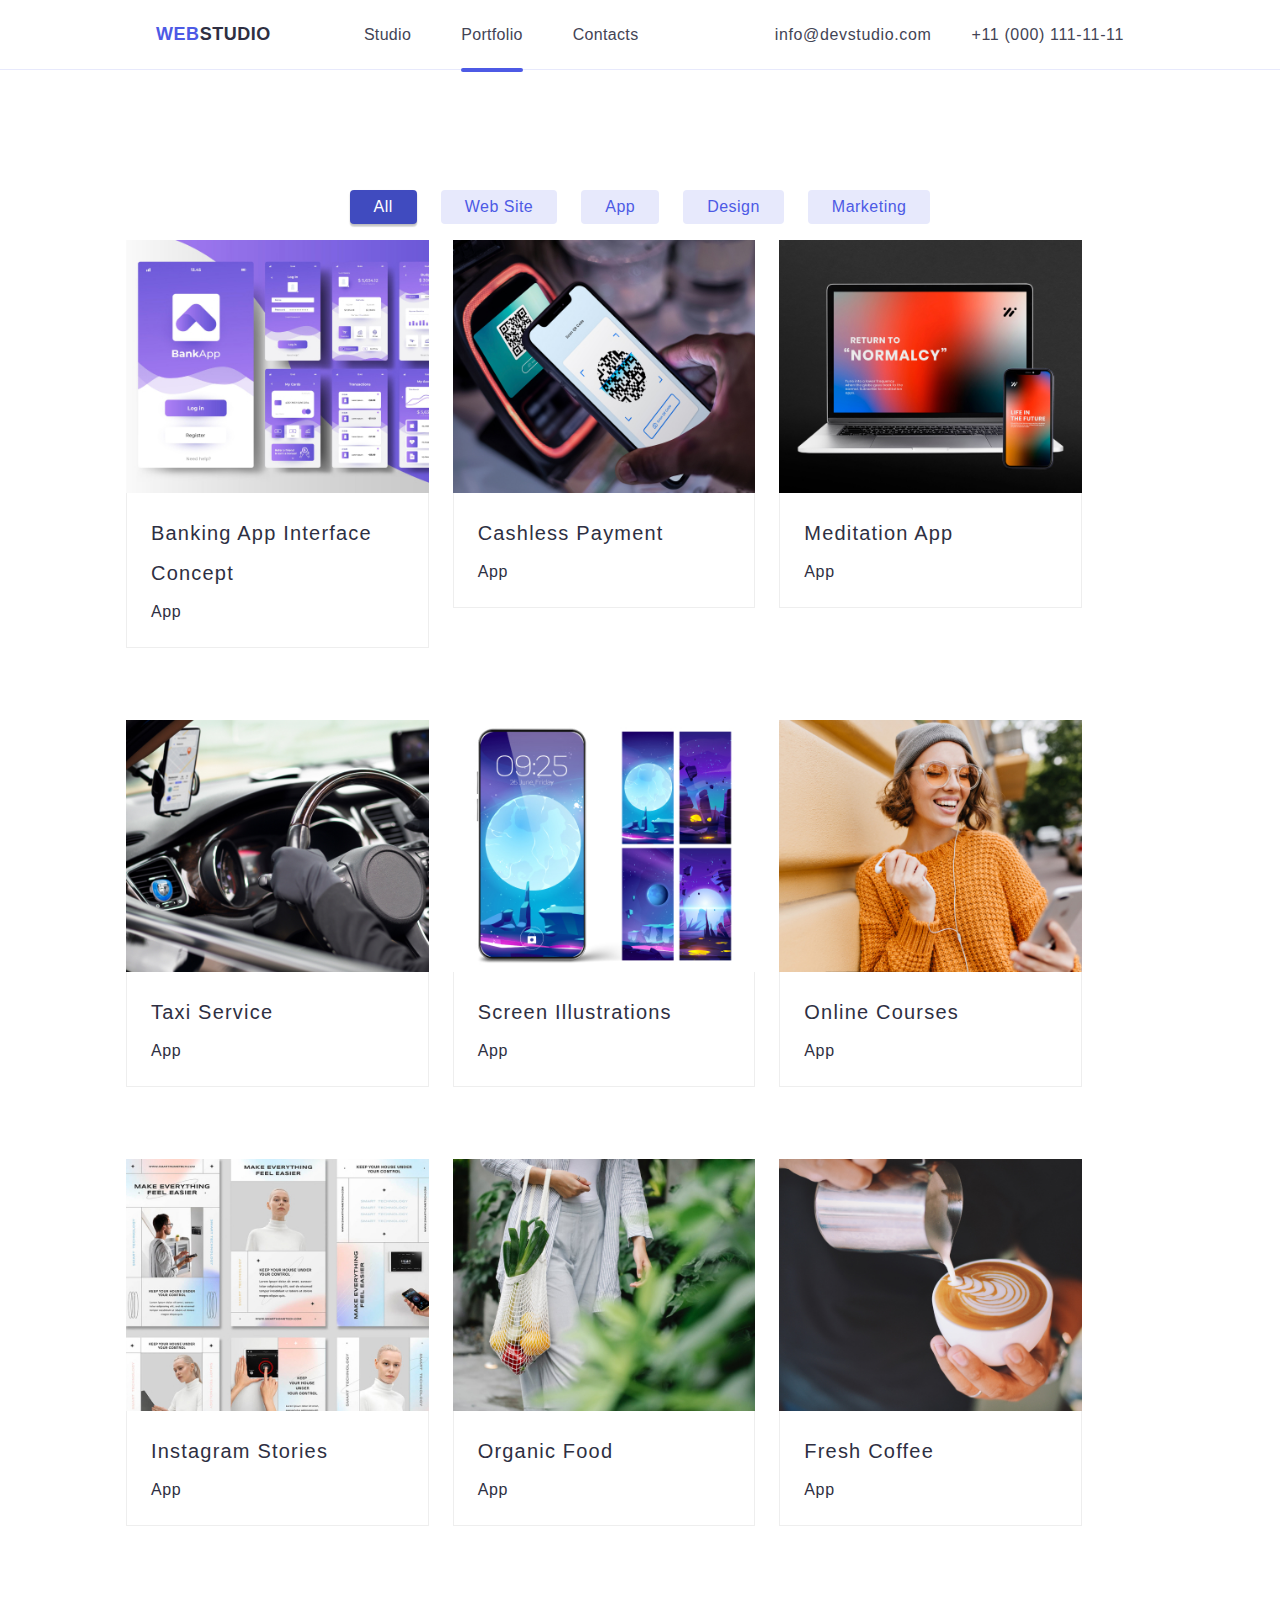
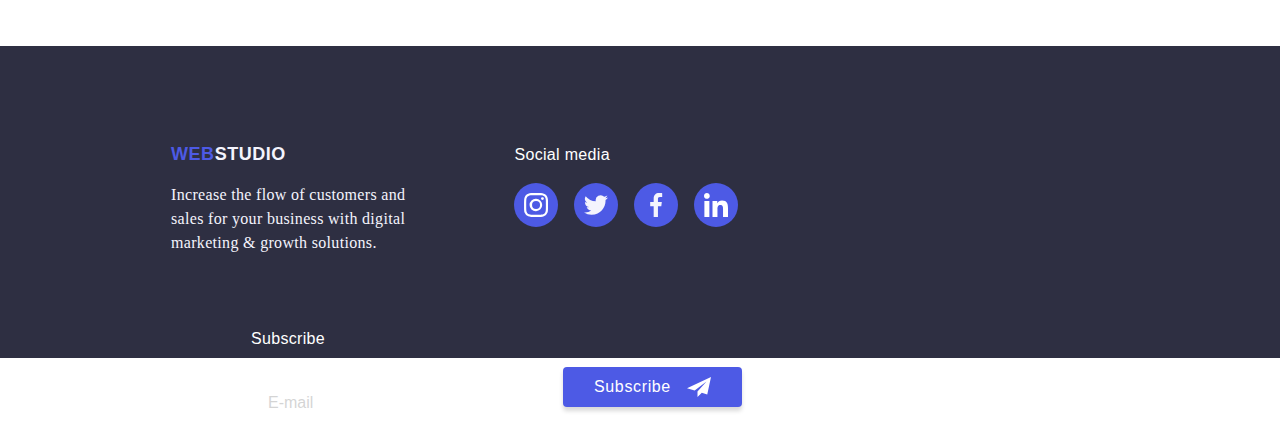
==== commit 6b475b4e: "revised" ====
--- a/portfolio.html
+++ b/portfolio.html
@@ -425,94 +425,103 @@
 
     <!-- MOBILE MENU -->
 
-    <div class="menu-container js-menu-container" id="mobile-menu">
-      <button class="menu-toggle js-close-menu">
-        <svg class="close-icon" width="11" height="11">
-          <use href="./images/icons.svg#close-button"></use>
-        </svg>
-      </button>
-      <ul class="mobile-menu list">
-        <li class="mobile-item">
-          <a href="./index.html" class="hamburger-page link">Studio</a>
-        </li>
-        <li class="mobile-item">
-          <a href="./portfolio.html" class="hamburger-page link current"
-            >Portfolio</a
-          >
-        </li>
-        <li class="mobile-item">
-          <a href="./contacts.html" class="hamburger-page link">Contacts</a>
-        </li>
-      </ul>
-      <div>
-        <ul class="mobile-contacts-menu list">
-          <li class="mobile-contact">
-            <a href="tel:+110001111111" class="hamburger-contact link"
-              >+11 (000) 111-11-11</a
-            >
-          </li>
-          <li class="mobile-contact">
-            <a href="mailto:info@devstudio.com" class="hamburger-email link"
-              >info@devstudio.com</a
-            >
-          </li>
-        </ul>
-
-        <!-- <ul class="mobile-menu-social-list list-item"> -->
-        <ul class="mobile-social-footer list">
-          <li class="icon-item">
-            <a
-              href="https://www.instagram.com/"
-              target="_blank"
-              rel="nopener norefer"
-              class="link"
-              aria-label="Link to Instagram"
-            >
-              <svg class="icon" width="24px" height="24px">
-                <use href="./images/icons.svg#instagram"></use>
-              </svg>
-            </a>
-          </li>
-          <li class="icon-item">
-            <a
-              href="https://www.twitter.com/"
-              target="_blank"
-              rel="nopener norefer"
-              class="link"
-              aria-label="Link to Instagram"
-            >
-              <svg class="icon" width="24px" height="24px">
-                <use href="./images/icons.svg#twitter"></use>
-              </svg>
-            </a>
-          </li>
-          <li class="icon-item">
-            <a
-              href="https://www.facebook.com/"
-              target="_blank"
-              rel="nopener norefer"
-              class="link"
-              aria-label="Link to Instagram"
-            >
-              <svg class="icon" width="24px" height="24px">
-                <use href="./images/icons.svg#facebook"></use>
-              </svg>
-            </a>
-          </li>
-          <li class="icon-item">
-            <a
-              href="https://www.linkedin.com/"
-              target="_blank"
-              rel="nopener norefer"
-              class="link"
-              aria-label="Link to Instagram"
-            >
-              <svg class="icon" width="24" height="24">
-                <use href="./images/icons.svg#linkedin"></use>
-              </svg>
-            </a>
-          </li>
-        </ul>
+    <div class="menu-container js-menu-container container" id="mobile-menu">
+      <div class="container-mobile">
+        <button class="menu-toggle js-close-menu">
+          <svg class="close-icon" width="11" height="11">
+            <use href="./images/icons.svg#mobile-icon-close"></use>
+          </svg>
+        </button>
+
+        <div class="mobile-menu-content">
+          <ul class="mobile-menu list">
+            <li class="mobile-item">
+              <a href="./index.html" class="hamburger-page link current"
+                >Studio</a
+              >
+            </li>
+            <li class="mobile-item">
+              <a href="./portfolio.html" class="hamburger-page link"
+                >Portfolio</a
+              >
+            </li>
+            <li class="mobile-item">
+              <a href="./contacts.html" class="hamburger-page link">Contacts</a>
+            </li>
+          </ul>
+        </div>
+
+        <div class="mobile-container-footer">
+          <ul class="mobile-contacts-menu list">
+            <li class="mobile-contact">
+              <a href="tel:+110001111111" class="hamburger-contact link"
+                >+11 (000) 111-11-11</a
+              >
+            </li>
+            <li class="mobile-contact">
+              <a href="mailto:info@devstudio.com" class="hamburger-email link"
+                >info@devstudio.com</a
+              >
+            </li>
+          </ul>
+
+          <!-- MOBILE FOOTER  -->
+
+          <ul class="mobile-social-footer list">
+            <li class="icon-item">
+              <a
+                href="https://www.instagram.com/"
+                target="_blank"
+                rel="nopener norefer"
+                class="link"
+                aria-label="Link to Instagram"
+              >
+                <svg class="icon" width="24px" height="24px">
+                  <use href="./images/icons.svg#instagram"></use>
+                </svg>
+              </a>
+            </li>
+            <li class="icon-item">
+              <a
+                href="https://www.twitter.com/"
+                target="_blank"
+                rel="nopener norefer"
+                class="link"
+                aria-label="Link to Instagram"
+              >
+                <svg class="icon" width="24px" height="24px">
+                  <use href="./images/icons.svg#twitter"></use>
+                </svg>
+              </a>
+            </li>
+            <li class="icon-item">
+              <a
+                href="https://www.facebook.com/"
+                target="_blank"
+                rel="nopener norefer"
+                class="link"
+                aria-label="Link to Instagram"
+              >
+                <svg class="icon" width="24px" height="24px">
+                  <use href="./images/icons.svg#facebook"></use>
+                </svg>
+              </a>
+            </li>
+            <li class="icon-item">
+              <a
+                href="https://www.linkedin.com/"
+                target="_blank"
+                rel="nopener norefer"
+                class="link"
+                aria-label="Link to Instagram"
+              >
+                <svg class="icon" width="24" height="24">
+                  <use href="./images/icons.svg#linkedin"></use>
+                </svg>
+              </a>
+            </li>
+          </ul>
+        </div>
       </div>
     </div>
     <script src="./js/mobile-menu.js"></script>
--- a/css/styles.css
+++ b/css/styles.css
@@ -63,20 +63,22 @@
 }
 
 .container {
-  width: 428px;
-  /* max-width: 1200px; */
+  width: 100%;
   padding-left: 16px;
   padding-right: 16px;
+  margin: 0 auto;
+  /* max-width: 1200px; */
   /* margin-left: auto;
   margin-right: auto; */
-  margin: 0 auto;
 
   @media screen and (min-width: 768px) {
     width: 768px;
   }
 
   @media screen and (min-width: 1158px) {
-    width: 1200px;
+    width: 1158px;
+    padding: 0 156px;
+    margin: 0 auto;
   }
 }
 
@@ -214,8 +216,8 @@
   height: 70px;
   display: flex;
   border-bottom: 1px solid #e7e9fc;
-  @media screen and (min-width: 768px) {
-    padding: 0;
+
+  @media screen and (min-width: 768px) {
   }
 }
 @media screen and (min-width: 768px) {
@@ -271,31 +273,53 @@
 /* BENEFITS */
 .benefits {
   display: inline-flex;
-  flex-wrap: wrap;
+  flex-direction: column;
+  align-items: flex-start;
   gap: 72px;
 
   @media screen and (min-width: 768px) {
+    display: flex;
     flex-wrap: wrap;
-    justify-content: center;
-    gap: 72px 24px;
+    flex-direction: column;
+    justify-content: space-between;
+    align-items: center;
+    height: 312px;
+    gap: 24px;
   }
 
   @media screen and (min-width: 1158px) {
     display: flex;
-    flex-wrap: nowrap;
+    height: 240px;
+    align-items: center;
     justify-content: center;
     gap: 24px;
   }
 }
 
-.benefits-item {
-  @media screen and (min-width: 768px) {
-    flex-basis: calc(100% / 2 - 24px);
-    /* max-width: 356px; */
-  }
-
-  @media screen and (min-width: 1158px) {
-    flex-basis: calc(100% / 4 - 25px);
+.benefits-icon {
+  display: none;
+
+  @media screen and (min-width: 768px) {
+    display: none;
+  }
+
+  @media screen and (min-width: 1158px) {
+    width: 264px;
+    height: 112px;
+    display: flex;
+    /* display: contents; */
+    align-items: center;
+    justify-content: center;
+    margin-bottom: 8px;
+    border-radius: 4px;
+    background-color: var(--cloud);
+  }
+}
+
+.benefits-svg-icon {
+  @media screen and (min-width: 1158px) {
+    width: 64px;
+    height: 64px;
   }
 }
 
@@ -328,16 +352,6 @@
   @media screen and (min-width: 768px) {
     text-align: left;
   }
-}
-
-.benefits-icon {
-  display: none;
-  /* display: flex;
-  justify-content: center;
-  align-items: center;
-  height: 120px;
-  background-color: var(--cloud);
-  border-radius: 4px; */
 }
 
 /* HERO */
@@ -427,26 +441,22 @@
 /* WHAT ARE WE DOING */
 .section.no-top-padding {
   padding: 0px;
-}
-
-.section-title-mobile {
   display: none;
-}
+
+  @media screen and (min-width: 1158px) {
+    display: contents;
+    padding-bottom: 120px;
+  }
+}
+
 .what-we-do {
-  display: none;
-
   @media screen and (min-width: 1158px) {
     display: flex;
-    flex-wrap: wrap;
-    margin-left: -30px;
-    margin-right: -30px;
-  }
-}
-
-.what-we-do-item {
-  flex-basis: calc(100% / 3 - 30px);
-  margin-left: 30px;
-  margin-top: 30px;
+    gap: 36px;
+    justify-content: space-between;
+    margin-bottom: 120px;
+    background-color: bisque;
+  }
 }
 
 /* TEAM */
@@ -460,6 +470,12 @@
   @media screen and (min-width: 768px) {
     column-gap: 24px;
     justify-content: center;
+  }
+
+  @media screen and (min-width: 1158px) {
+    background-color: aqua;
+    padding: 0;
+    margin: 0;
   }
 }
 
@@ -475,7 +491,6 @@
   border-radius: 0px 0px 4px 4px;
 
   @media screen and (min-width: 1158px) {
-    flex-basis: calc(100% / 4 - 30px);
   }
 
   /* flex-basis: calc(100% / 4 - 30px); */
@@ -533,13 +548,21 @@
 }
 
 /* CUSTOMERS */
+.partner-container {
+  max-width: 428px;
+
+  @media screen and (min-width: 768px) {
+    max-width: 768px;
+  }
+}
 .partners {
   display: flex;
   flex-wrap: wrap;
   justify-content: center;
   align-items: center;
-  gap: 16px;
+  text-align: center;
   row-gap: 72px;
+  column-gap: 10px;
 
   @media screen and (min-width: 768px) {
     display: flex;
@@ -547,11 +570,13 @@
   }
   @media screen and (min-width: 1158px) {
     flex-wrap: nowrap;
-  }
-}
-
-.partners-item {
-  flex-basis: calc(100% / 2 - 16px);
+    gap: 24px;
+  }
+}
+
+.partners .item {
+  display: flex;
+  justify-content: center;
 
   /* width: calc(100% -16px / 2); */
 
@@ -561,12 +586,10 @@
 
   @media screen and (min-width: 1158px) {
     flex-basis: calc(100% / 6 - 30px);
-    margin-left: 30px;
-    margin-top: 30px;
-  }
-}
-
-.partners-link {
+  }
+}
+
+.partners .link {
   display: inline-flex;
   align-items: center;
   justify-content: center;
@@ -579,12 +602,12 @@
     color 250ms cubic-bezier(0.4, 0, 0.2, 1);
 }
 
-.partners-icon {
+.partners .icon {
   fill: currentColor;
 }
 
-.partners-link:hover,
-.partners-link:focus {
+.partners .link:hover,
+.partners .link:focus {
   border: 1px solid var(--ocean);
   color: var(--ocean);
 }
@@ -696,12 +719,15 @@
 .button.filter {
   padding: 6px 22px;
   color: var(--iris);
+
+  background-color: var(--cornflower);
+}
+
+.space {
   font-size: 16px;
   font-weight: 500;
   line-height: 1.62;
-  background-color: var(--cornflower);
-}
-
+}
 .button.filter:hover,
 .button.filter:focus,
 .button.filter.current {
@@ -714,105 +740,87 @@
 /* FOOTER SECTION */
 .page-footer {
   background-color: var(--navy-blue);
-  padding-top: 97.5px;
-  padding-bottom: 96px;
-
-  @media screen and (min-width: 768px) {
-    padding-top: 60px;
+  width: 100%;
+  padding: 0 15px;
+
+  @media screen and (min-width: 768px) {
+    width: 100%;
+    padding-top: 97.5px;
+  }
+
+  @media screen and (min-width: 1158px) {
+    height: 312px;
+    min-width: 1158px;
+    /* padding-top: 60px;
     padding-bottom: 60px;
+    margin-left: 158px; */
+  }
+}
+
+.footer-container {
+  display: flex;
+  flex-wrap: wrap;
+  align-items: center;
+  justify-content: center;
+  padding-left: 16px;
+
+  @media screen and (min-width: 768px) {
+    display: flex;
+    flex-direction: row;
+    align-items: flex-start;
+    justify-content: left;
+    flex-wrap: wrap;
     padding-left: 108px;
-  }
-
-  @media screen and (min-width: 1158px) {
-    padding-top: 60px;
-    padding-bottom: 60px;
-    margin-left: 158px;
-  }
-}
-
-.footer {
-  display: block;
-  margin-left: 0 auto;
-
-  @media screen and (min-width: 768px) {
-    .footer {
-      display: flex;
-      text-align: center;
-      padding-left: 0;
-    }
-
-    .footer-address,
-    .footer-block {
-      display: inline-flex;
-      flex-direction: column;
-    }
-    .footer-address {
-      margin-right: 24px;
-      text-align: left;
-    }
-
-    .footer-block {
-      text-align: left;
-    }
-
-    .footer-description {
-      margin-top: 17.5px;
-      margin-left: 0;
-    }
-
-    /* .footer-heading {
-      text-align: left;
-    } */
-
-    .social-footer {
-      justify-content: left;
-    }
-
-    .footer-subscribe {
-      display: block;
-      text-align: left;
-    }
-    .footer-form-input {
-      color: var(--white);
-      width: 264px;
-      margin-right: 24px;
-    }
-  }
-
-  @media screen and (min-width: 1158px) {
-    .footer-address,
-    .footer-block,
-    .footer-subscribe {
-      display: inline-flex;
-      flex-direction: column;
-    }
-
-    .footer-subscribe {
-      margin-left: 80px;
-    }
-
-    .footer-address {
-      margin-right: 80px;
-    }
-
-    .footer-form-input {
-      margin-top: 0;
-    }
+    padding-bottom: 72px;
+  }
+
+  @media screen and (min-width: 1158px) {
+    margin: 0 auto;
+    padding: 0;
+    width: 1158px;
+    padding-left: 156px;
+  }
+}
+
+@media screen and (min-width: 1158px) {
+  .footer-address,
+  .footer-block,
+  .footer-subscribe {
+    display: inline-flex;
+    flex-direction: column;
+  }
+
+  .footer-subscribe {
+    margin-left: 80px;
+  }
+
+  .footer-address {
+    margin-right: 80px;
+  }
+
+  .footer-form-input {
+    margin-top: 0;
+  }
+}
+
+@media screen and (max-width: 767px) {
+  .page-footer {
+    display: inline-block;
+    justify-content: center;
+    text-align: center;
+    align-items: center;
+
+    padding-top: 97.5px;
+    padding-bottom: 96px;
   }
 }
 
 .footer-address {
-  display: block;
   text-align: center;
 
-  /* @media screen and (min-width: 768px) {
-    .footer-address {
-      text-align: left;
-      display: flex;
-
-      margin: 0 auto;
-    }
-  } */
+  @media screen and (min-width: 768px) {
+    text-align: left;
+  }
 }
 
 .footer-logo {
@@ -823,6 +831,12 @@
   text-align: center;
   margin-top: 72px;
   margin-left: 0;
+
+  @media screen and (min-width: 768px) {
+    margin-top: 0;
+    text-align: left;
+    padding-left: 24px;
+  }
 }
 
 .studio-footer {
@@ -830,6 +844,9 @@
 }
 
 .footer-description {
+  padding: 0;
+  margin-right: 0;
+  /* margin-left: 80px; */
   margin-top: 17.5px;
   color: var(--cloud);
   font-size: 16px;
@@ -837,9 +854,8 @@
   line-height: 24px;
   letter-spacing: 0.32px;
   font-weight: 400;
-  display: flex;
+  /* display: flex; */
   text-align: left;
-  margin-left: 80px;
 }
 
 .social-footer {
@@ -876,13 +892,17 @@
   margin-top: 72px;
   text-align: center;
 
+  @media screen and (min-width: 768px) {
+    margin-top: 72px;
+    text-align: left;
+  }
   /* margin-left: 80px; */
 }
 
-.footer-subscribe::placeholder {
+/* .footer-subscribe::placeholder {
   color: var(--white);
   font-size: 12px;
-}
+} */
 
 .footer-form-input {
   padding-top: 16px;
@@ -896,6 +916,10 @@
   opacity: 0.3;
   transition: border-color 250ms cubic-bezier(0.4, 0, 0.2, 1);
 
+  @media screen and (min-width: 768px) {
+    width: 264px;
+  }
+
   /* xxx@media screen and (min-width: 1158px) {
     .footer-form-input {
       margin: 0 12px 0 0;
@@ -922,7 +946,16 @@
   letter-spacing: 0.32px;
 }
 .subscribe-button {
+  height: 40px;
+  display: inline-flex;
+  justify-content: center;
+  align-items: center;
   margin-top: 16px;
+
+  @media screen and (min-width: 768px) {
+    display: flex;
+    margin-left: 24px;
+  }
 
   @media screen and (min-width: 1158px) {
     margin-top: 0px;
@@ -930,6 +963,11 @@
 }
 .footer-form {
   display: block;
+
+  @media screen and (min-width: 768px) {
+    display: flex;
+    margin-top: 0;
+  }
 
   @media screen and (min-width: 1158px) {
     display: flex;
@@ -1239,6 +1277,19 @@
 }
 
 /* Hamburger Menu*/
+.mobile-menu-content {
+  display: inline-flex;
+  flex-direction: column;
+  justify-content: space-between;
+  height: 100%;
+}
+.mobile-container-footer {
+  display: inline-flex;
+  flex-direction: column;
+  align-items: flex-start;
+  justify-content: last baseline;
+}
+
 .hamburger-page {
   font-size: 36px;
   font-style: normal;
@@ -1311,17 +1362,25 @@
 }
 
 .menu-toggle {
-  position: relative;
-  display: flex;
-  align-items: center;
-  justify-content: center;
+  position: absolute;
+  display: flex;
+  align-items: center;
+  justify-content: center;
+  top: 24px;
+  right: 24px;
+  width: 24px;
+  height: 24px;
   margin: 0;
   padding: 8px;
-  background-color: transparent;
+  background-color: var(--cornflower);
   cursor: pointer;
   border-radius: 50%;
   border: none;
   outline: none;
+
+  @media screen and (min-width: 768px) {
+    display: none;
+  }
 }
 .menu-toggle:hover,
 .menu-toggle:focus {
@@ -1369,21 +1428,15 @@
   text-decoration: none;
 }
 
-@media (min-width: 320px) {
-  .container {
-    width: 100%;
-  }
-}
-
 .container-mobile {
   position: relative;
   display: flex;
   flex-direction: column;
-  justify-content: space-between;
+  justify-content: flex-start;
   height: 100%;
 }
 
-.menu-toggle.js-close-menu {
+/* .menu-toggle.js-close-menu {
   position: absolute;
   width: 24px;
   height: 24px;
@@ -1392,10 +1445,22 @@
   align-items: center;
   border: 1px var(--cornflower) solid;
   border-radius: 100%;
-}
+} */
 
 .menu-toggle.js-close-menu:hover,
 .menu-toggle.js-close-menu:focus {
   border-color: var(--ocean);
   background: var(--ocean);
 }
+@media (min-width: 320px) {
+  .container {
+    width: 100%;
+  }
+}
+
+@media screen and (min-width: 320px) and (max-width: 427px) {
+  .modal {
+    width: 100%;
+    min-width: 320px;
+  }
+}
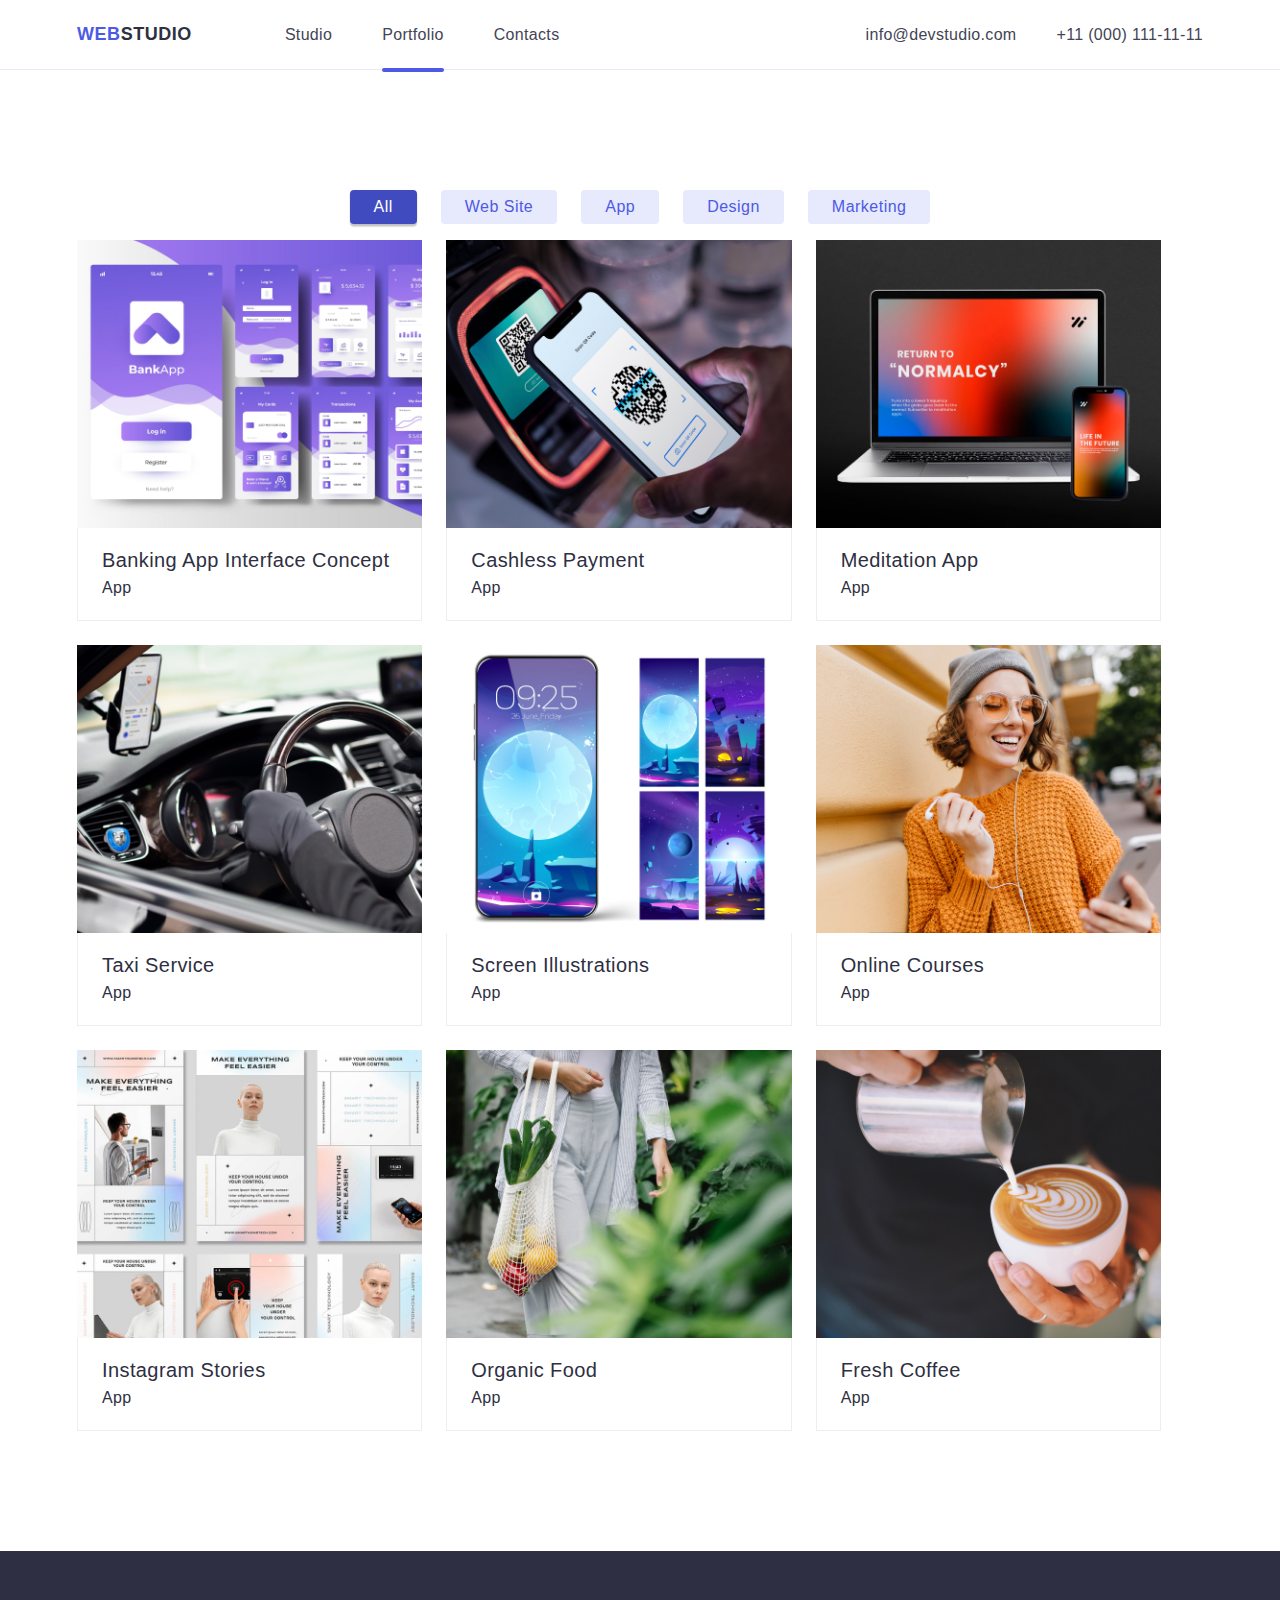
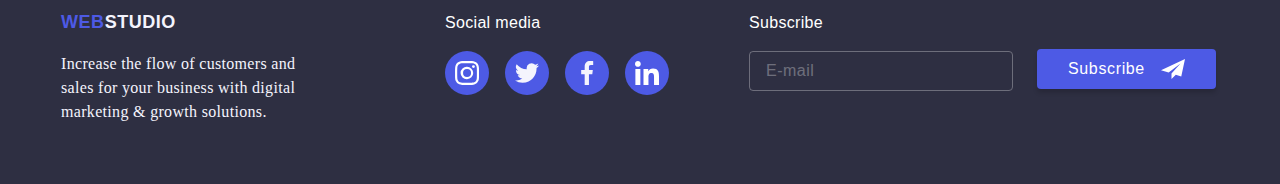
==== commit 5394651d: "sssssssss" ====
--- a/portfolio.html
+++ b/portfolio.html
@@ -50,6 +50,7 @@
             </li>
           </ul>
         </nav>
+
         <ul class="contacts-menu list">
           <li class="contacts-menu-item">
             <a href="mailto:info@devstudio.com" class="contact-menu link"
@@ -62,17 +63,17 @@
             >
           </li>
         </ul>
-        <div class="hamburger-container">
-          <button
-            class="menu-toggle js-open-menu"
-            aria-expanded="false"
-            aria-controls="mobile-menu"
-          >
-            <svg class="hamburger-menu-icon" width="32" height="22">
-              <use href="./images/icons.svg#hamburger"></use>
-            </svg>
-          </button>
-        </div>
+
+        <button
+          type="button"
+          class="menu-toggle js-open-menu"
+          aria-expanded="false"
+          aria-controls="mobile-menu"
+        >
+          <svg class="hamburger-menu-icon" width="32" height="22">
+            <use href="./images/icons.svg#hamburger"></use>
+          </svg>
+        </button>
       </div>
     </header>
 
@@ -328,84 +329,85 @@
     </main>
 
     <footer class="page-footer">
-      <div class="container">
-        <div class="footer">
-          <!-- Footer Address -->
-          <div class="footer-address">
-            <a href="./index.html" class="logo link">
-              <span class="footer-logo"
-                >WEB<span class="studio-footer">STUDIO</span></span
-              >
-            </a>
-            <p class="footer-description">
-              Increase the flow of customers and <br />
-              sales for your business with digital<br />
-              marketing & growth solutions.
-            </p>
-          </div>
-          <!-- Socials -->
-          <div class="footer-block">
-            <p class="footer-heading">Social media</p>
-            <ul class="social-footer list">
-              <li class="icon-item">
-                <a
-                  href="https://www.instagram.com/"
-                  target="_blank"
-                  rel="nopener norefer"
-                  class="social-footer-link link"
-                  aria-label="Link to Instagram"
-                >
-                  <svg class="social-footer-icon" width="24px" height="24px">
-                    <use href="./images/icons.svg#instagram"></use>
-                  </svg>
-                </a>
-              </li>
-              <li class="icon-item">
-                <a
-                  href="https://www.twitter.com/"
-                  target="_blank"
-                  rel="nopener norefer"
-                  class="social-footer-link link"
-                  aria-label="Link to Instagram"
-                >
-                  <svg class="social-footer-icon" width="24px" height="24px">
-                    <use href="./images/icons.svg#twitter"></use>
-                  </svg>
-                </a>
-              </li>
-              <li class="icon-item">
-                <a
-                  href="https://www.facebook.com/"
-                  target="_blank"
-                  rel="nopener norefer"
-                  class="social-footer-link link"
-                  aria-label="Link to Instagram"
-                >
-                  <svg class="social-footer-icon" width="24px" height="24px">
-                    <use href="./images/icons.svg#facebook"></use>
-                  </svg>
-                </a>
-              </li>
-              <li class="icon-item">
-                <a
-                  href="https://www.linkedin.com/"
-                  target="_blank"
-                  rel="nopener norefer"
-                  class="social-footer-link link"
-                  aria-label="Link to Instagram"
-                >
-                  <svg class="social-footer-icon" width="24" height="24">
-                    <use href="./images/icons.svg#linkedin"></use>
-                  </svg>
-                </a>
-              </li>
-            </ul>
-          </div>
-
-          <div class="footer-subscribe">
-            <b class="footer-heading">Subscribe</b>
-            <form class="footer-form" name="footer-studio">
-              <input
+      <div class="footer-container container">
+        <!-- <div class="footer"> -->
+        <!-- Footer Address -->
+        <div class="footer-address">
+          <a href="./index.html" class="logo link">
+            <span class="footer-logo"
+              >WEB<span class="studio-footer">STUDIO</span></span
+            >
+          </a>
+          <p class="footer-description">
+            Increase the flow of customers and <br />
+            sales for your business with digital<br />
+            marketing & growth solutions.
+          </p>
+        </div>
+        <!-- Socials -->
+        <div class="footer-block">
+          <p class="footer-heading">Social media</p>
+          <ul class="social-footer list">
+            <li class="icon-item">
+              <a
+                href="https://www.instagram.com/"
+                target="_blank"
+                rel="nopener norefer"
+                class="social-footer-link link"
+                aria-label="Link to Instagram"
+              >
+                <svg class="social-footer-icon" width="24px" height="24px">
+                  <use href="./images/icons.svg#instagram"></use>
+                </svg>
+              </a>
+            </li>
+            <li class="icon-item">
+              <a
+                href="https://www.twitter.com/"
+                target="_blank"
+                rel="nopener norefer"
+                class="social-footer-link link"
+                aria-label="Link to Instagram"
+              >
+                <svg class="social-footer-icon" width="24px" height="24px">
+                  <use href="./images/icons.svg#twitter"></use>
+                </svg>
+              </a>
+            </li>
+            <li class="icon-item">
+              <a
+                href="https://www.facebook.com/"
+                target="_blank"
+                rel="nopener norefer"
+                class="social-footer-link link"
+                aria-label="Link to Instagram"
+              >
+                <svg class="social-footer-icon" width="24px" height="24px">
+                  <use href="./images/icons.svg#facebook"></use>
+                </svg>
+              </a>
+            </li>
+            <li class="icon-item">
+              <a
+                href="https://www.linkedin.com/"
+                target="_blank"
+                rel="nopener norefer"
+                class="social-footer-link link"
+                aria-label="Link to Instagram"
+              >
+                <svg class="social-footer-icon" width="24" height="24">
+                  <use href="./images/icons.svg#linkedin"></use>
+                </svg>
+              </a>
+            </li>
+          </ul>
+        </div>
+
+        <div class="footer-subscribe">
+          <b class="footer-heading">Subscribe</b>
+          <form name="footer-studio">
+            <label class="footer-form"
+              ><input
                 type="email"
                 name="user-email"
                 class="footer-form-input"
@@ -417,9 +419,10 @@
                   <use use href="./images/icons.svg#email"></use>
                 </svg>
               </button>
-            </form>
-          </div>
+            </label>
+          </form>
         </div>
+        <!-- </div> -->
       </div>
     </footer>
 
--- a/css/styles.css
+++ b/css/styles.css
@@ -77,13 +77,12 @@
 
   @media screen and (min-width: 1158px) {
     width: 1158px;
-    padding: 0 156px;
-    margin: 0 auto;
+    /* padding: 0 156px; */
   }
 }
 
 .nav-menu-item,
-.contacts-menu .contact {
+.contacts-menu {
   color: var(--slate);
   font-size: 16px;
   line-height: 24px;
@@ -94,58 +93,71 @@
   padding-bottom: 24px;
 }
 
-.menu,
-.navigation {
-  display: flex;
-  align-items: center;
-  margin-right: auto;
-
-  @media screen and (min-width: 768px) {
-    .nav-menu {
-      display: flex;
-      align-items: center;
-    }
-
-    .hamburger-menu-icon {
-      display: none;
-    }
-
-    .contacts-menu {
-      display: block;
-    }
-    .contacts-menu-item:not(:last-child) {
-      margin-right: 0;
-      margin-bottom: 12px;
-    }
-  }
-
-  @media screen and (min-width: 1158px) {
-    .menu,
-    .navigation,
-    .nav-menu,
-    .contacts-menu {
-      display: flex;
-      align-items: center;
-    }
-
-    .contacts-menu-item:not(:last-child) {
-      margin-right: 40px;
-      margin-bottom: 0;
-    }
-  }
-}
-
 .nav-menu,
 .contacts-menu {
   display: none;
 }
+.hamburger-menu-icon {
+  display: flex;
+}
+.menu {
+  display: flex;
+  align-items: center;
+  justify-content: space-between;
+  /* margin-right: auto; */
+}
+@media screen and (min-width: 768px) {
+  .navigation,
+  .nav-menu {
+    display: flex;
+    align-items: center;
+  }
+
+  .hamburger-menu-icon {
+    display: none;
+  }
+
+  .contacts-menu {
+    display: flex;
+    flex-direction: column;
+    margin-left: auto;
+  }
+  /* .contacts-menu-item:not(:last-child) {
+    margin-right: 0;
+    margin-bottom: 12px;
+  } */
+}
+
+@media screen and (min-width: 1158px) {
+  .menu {
+    display: flex;
+    align-items: center;
+    justify-content: space-between;
+  }
+
+  .navigation {
+    display: flex;
+    align-items: center;
+    justify-content: space-between;
+  }
+
+  .contacts-menu {
+    display: flex;
+    flex-direction: row;
+    justify-content: space-between;
+    align-items: center;
+    gap: 40px;
+  }
+
+  /* .contacts-menu-item:not(:last-child) {
+    margin-right: 40px;
+  } */
+}
+
 .nav-menu {
   font-weight: 500;
 }
 
-.contacts-menu {
-  font-weight: 400;
-}
 /* Header */
 
 .logo {
@@ -170,10 +182,6 @@
   margin-left: 93px;
 }
 
-.contacts-menu {
-  margin-left: auto;
-}
-
 .hamburger-container {
   margin-left: 0;
 
@@ -182,8 +190,7 @@
   }
 }
 
-.nav-menu-item:not(:last-child),
-.contacts-menu-item:not(:last-child) {
+.nav-menu-item:not(:last-child) {
   margin-right: 50px;
 }
 
@@ -192,19 +199,6 @@
 .studio {
   color: var(--navy-blue);
 }
-
-/* .nav-menu-item,
-.contacts-menu .contact {
-  color: var(--navy-blue);
-  font-weight: 500;
-  font-size: 16px;
-  line-height: 24px;
-  letter-spacing: 0.32px;
-  text-decoration: none;
-  display: inline-flex;
-  padding-top: 24px;
-  padding-bottom: 24px;
-} */
 
 .contact-menu {
   color: var(--slate);
@@ -455,7 +449,6 @@
     gap: 36px;
     justify-content: space-between;
     margin-bottom: 120px;
-    background-color: bisque;
   }
 }
 
@@ -470,12 +463,6 @@
   @media screen and (min-width: 768px) {
     column-gap: 24px;
     justify-content: center;
-  }
-
-  @media screen and (min-width: 1158px) {
-    background-color: aqua;
-    padding: 0;
-    margin: 0;
   }
 }
 
@@ -491,9 +478,8 @@
   border-radius: 0px 0px 4px 4px;
 
   @media screen and (min-width: 1158px) {
-  }
-
-  /* flex-basis: calc(100% / 4 - 30px); */
+    flex-basis: calc((100% / 4) - 23px);
+  }
 
   /* margin-left: 30px; */
 }
@@ -548,13 +534,17 @@
 }
 
 /* CUSTOMERS */
-.partner-container {
+/* .partner-container {
   max-width: 428px;
 
   @media screen and (min-width: 768px) {
     max-width: 768px;
   }
-}
+
+  @media screen and (min-width: 1158px) {
+    width: 1158px;
+  }
+} */
 .partners {
   display: flex;
   flex-wrap: wrap;
@@ -581,11 +571,18 @@
   /* width: calc(100% -16px / 2); */
 
   @media screen and (min-width: 768px) {
-    flex-basis: calc(100% / 3 - 24px);
-  }
-
-  @media screen and (min-width: 1158px) {
-    flex-basis: calc(100% / 6 - 30px);
+    flex-basis: calc((100% - 300px) / 3);
+    /* display: flex;
+    flex-wrap: wrap;
+    justify-content: center;
+    column-gap: 24px;
+    row-gap: 50px; */
+  }
+
+  @media screen and (min-width: 1158px) {
+    display: flex;
+    align-items: center;
+    flex-wrap: nowrap;
   }
 }
 
@@ -596,7 +593,7 @@
   border-radius: 4px;
   border: 1px solid var(--lightslate, #8e8f99);
   color: #8e8f99;
-  width: 190px;
+  width: 168px;
   height: 88px;
   transition: border 250ms cubic-bezier(0.4, 0, 0.2, 1),
     color 250ms cubic-bezier(0.4, 0, 0.2, 1);
@@ -616,11 +613,14 @@
 .projects {
   flex-wrap: wrap;
   display: flex;
-  margin-left: -30px;
-
-  @media screen and (min-width: 768px) {
-    justify-content: flex-start;
-    gap: 72px 24px;
+  row-gap: 48px;
+
+  @media screen and (min-width: 768px) {
+    gap: 24px;
+  }
+
+  @media screen and (min-width: 1158px) {
+    flex-basis: calc(100% / 3 - 30px);
   }
   /* margin-left: -30px;
   margin-top: -30px; */
@@ -651,15 +651,16 @@
   color: var(--navy-blue);
   font-size: 20px;
   font-weight: 500;
-  line-height: 2;
-  letter-spacing: 0.06em;
+  line-height: 24px;
+  letter-spacing: 0.4px;
 }
 
 .project-type {
   color: var(--navy-blue);
+  font-size: 16px;
   font-weight: 400;
-  font-size: 16px;
-  line-height: 1.87;
+  line-height: 24px;
+  letter-spacing: 0.32px;
 }
 
 .substrate {
@@ -742,6 +743,8 @@
   background-color: var(--navy-blue);
   width: 100%;
   padding: 0 15px;
+  padding-top: 96px;
+  padding-bottom: 96px;
 
   @media screen and (min-width: 768px) {
     width: 100%;
@@ -749,11 +752,12 @@
   }
 
   @media screen and (min-width: 1158px) {
-    height: 312px;
-    min-width: 1158px;
-    /* padding-top: 60px;
+    display: flex;
+    /* justify-content: center;
+    text-align: center;
+    align-items: center; */
+    padding-top: 60px;
     padding-bottom: 60px;
-    margin-left: 158px; */
   }
 }
 
@@ -775,51 +779,28 @@
   }
 
   @media screen and (min-width: 1158px) {
+    display: flex;
+    flex-wrap: nowrap;
     margin: 0 auto;
     padding: 0;
-    width: 1158px;
-    padding-left: 156px;
   }
 }
 
 @media screen and (min-width: 1158px) {
-  .footer-address,
-  .footer-block,
-  .footer-subscribe {
-    display: inline-flex;
-    flex-direction: column;
-  }
-
   .footer-subscribe {
     margin-left: 80px;
   }
 
-  .footer-address {
-    margin-right: 80px;
-  }
-
   .footer-form-input {
     margin-top: 0;
   }
 }
 
-@media screen and (max-width: 767px) {
-  .page-footer {
-    display: inline-block;
-    justify-content: center;
-    text-align: center;
-    align-items: center;
-
-    padding-top: 97.5px;
-    padding-bottom: 96px;
-  }
-}
-
 .footer-address {
   text-align: center;
 
-  @media screen and (min-width: 768px) {
-    text-align: left;
+  @media screen and (min-width: 1158px) {
+    text-align: justify;
   }
 }
 
@@ -836,6 +817,12 @@
     margin-top: 0;
     text-align: left;
     padding-left: 24px;
+  }
+
+  @media screen and (min-width: 1158px) {
+    margin-top: 0;
+    text-align: justify;
+    padding-left: 120px;
   }
 }
 
@@ -856,6 +843,12 @@
   font-weight: 400;
   /* display: flex; */
   text-align: left;
+
+  @media screen {
+    display: flex;
+
+    width: 264px;
+  }
 }
 
 .social-footer {
@@ -896,13 +889,16 @@
     margin-top: 72px;
     text-align: left;
   }
-  /* margin-left: 80px; */
-}
-
-/* .footer-subscribe::placeholder {
-  color: var(--white);
-  font-size: 12px;
-} */
+
+  @media screen and (min-width: 1158px) {
+    margin-top: 0;
+    text-align: left;
+
+    .subscribe-button {
+      margin-top: 14.5px;
+    }
+  }
+}
 
 .footer-form-input {
   padding-top: 16px;
@@ -911,7 +907,7 @@
   padding: 14px 16px;
   width: 100%;
   background-color: transparent;
-  border: 1px solid var(--white, #fff);
+  border: 1px solid var(--white);
   border-radius: 4px;
   opacity: 0.3;
   transition: border-color 250ms cubic-bezier(0.4, 0, 0.2, 1);
@@ -919,18 +915,17 @@
   @media screen and (min-width: 768px) {
     width: 264px;
   }
-
-  /* xxx@media screen and (min-width: 1158px) {
-    .footer-form-input {
-      margin: 0 12px 0 0;
-      padding: 14px 16px;
-      width: 260px;
-      background-color: transparent;
-      border: 1px solid var(--white, #fff);
-      transition: border-color 250ms cubic-bezier(0.4, 0, 0.2, 1);
-    }
-  } */
-}
+}
+
+.footer-form-input,
+.footer-form-input::placeholder {
+  color: var(--white);
+  font-style: normal;
+  font-weight: 400;
+  line-height: 24px; /* 200% */
+  letter-spacing: 0.48px;
+}
+
 .footer-form-input:hover,
 .footer-form-input:focus {
   outline: none;
@@ -958,7 +953,7 @@
   }
 
   @media screen and (min-width: 1158px) {
-    margin-top: 0px;
+    margin: 0;
   }
 }
 .footer-form {
@@ -970,11 +965,12 @@
   }
 
   @media screen and (min-width: 1158px) {
-    display: flex;
+    display: inline-flex;
 
     gap: 24px;
-    justify-content: flex-start;
-    align-items: flex-start;
+    padding: 0;
+    margin: 0;
+    /* background-color: blanchedalmond; */
   }
 }
 .button-icon {
@@ -1018,11 +1014,18 @@
   top: 50%;
   left: 50%;
   border-radius: 4px;
-  min-width: 408px;
-  min-height: 584px;
+  min-width: 320px;
+  /* min-height: 584px; */
   background-color: var(--dairy);
   transform: translate(-50%, -50%) scale(1);
   transition: transform 250ms cubic-bezier(0.4, 0, 0.2, 1);
+  height: 100vh;
+  width: 100%;
+
+  @media screen and (min-width: 428px) {
+    height: auto;
+    width: auto;
+  }
 }
 
 .modal-send {
@@ -1269,7 +1272,7 @@
 
 .form-input,
 .form-input::placeholder {
-  color: white;
+  color: black;
   font-style: normal;
   font-weight: 400;
   line-height: 24px; /* 200% */
@@ -1362,26 +1365,37 @@
 }
 
 .menu-toggle {
+  /* position: absolute; */
+  display: flex;
+  align-items: center;
+  justify-content: center;
+  /* top: 24px;
+  right: 24px; */
+  /* width: 24px;
+  height: 24px; */
+  margin-left: auto;
+  padding: 8px;
+  background-color: transparent;
+  cursor: pointer;
+
+  border: none;
+  outline: none;
+
+  @media screen and (min-width: 768px) {
+    display: none;
+  }
+}
+
+.menu-close {
   position: absolute;
-  display: flex;
-  align-items: center;
-  justify-content: center;
-  top: 24px;
-  right: 24px;
+  top: 0;
+  right: 0;
   width: 24px;
   height: 24px;
-  margin: 0;
-  padding: 8px;
+  border-radius: 50%;
   background-color: var(--cornflower);
-  cursor: pointer;
-  border-radius: 50%;
-  border: none;
-  outline: none;
-
-  @media screen and (min-width: 768px) {
-    display: none;
-  }
-}
+}
+
 .menu-toggle:hover,
 .menu-toggle:focus {
   background-color: rgba(0, 0, 0, 0.1);
@@ -1412,12 +1426,7 @@
 .menu-container.is-open {
   transform: translateX(0);
 }
-.menu-container .menu-toggle {
-  position: absolute;
-  top: 16px;
-  right: 16px;
-  border: 1px solid var(--cornflower-color);
-}
+
 .mobile-menu {
   padding: 0;
   margin-top: 40px;
@@ -1426,6 +1435,14 @@
   display: block;
   padding: 10px;
   text-decoration: none;
+
+  @media screen and (min-width: 768px) {
+    display: flex;
+  }
+
+  @media screen and (min-width: 1158px) {
+    display: inline-flex;
+  }
 }
 
 .container-mobile {
@@ -1452,15 +1469,3 @@
   border-color: var(--ocean);
   background: var(--ocean);
 }
-@media (min-width: 320px) {
-  .container {
-    width: 100%;
-  }
-}
-
-@media screen and (min-width: 320px) and (max-width: 427px) {
-  .modal {
-    width: 100%;
-    min-width: 320px;
-  }
-}
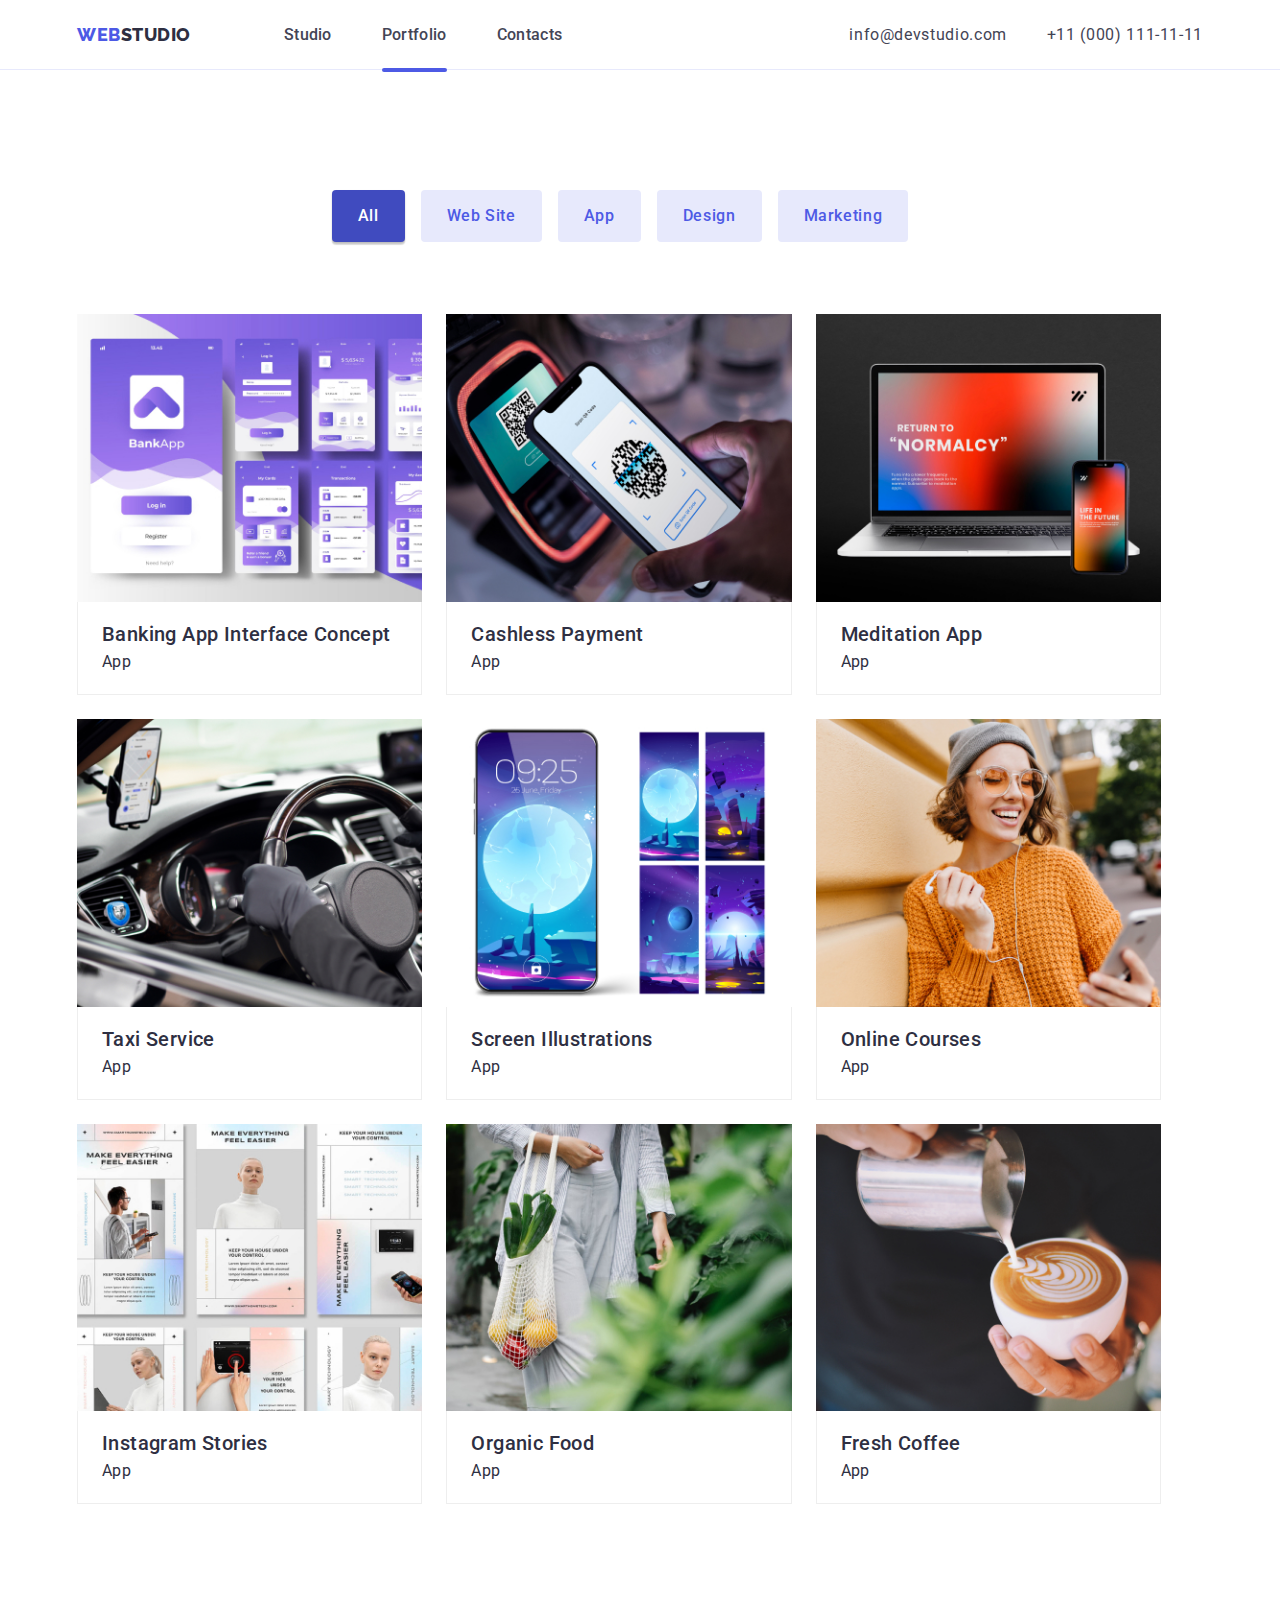
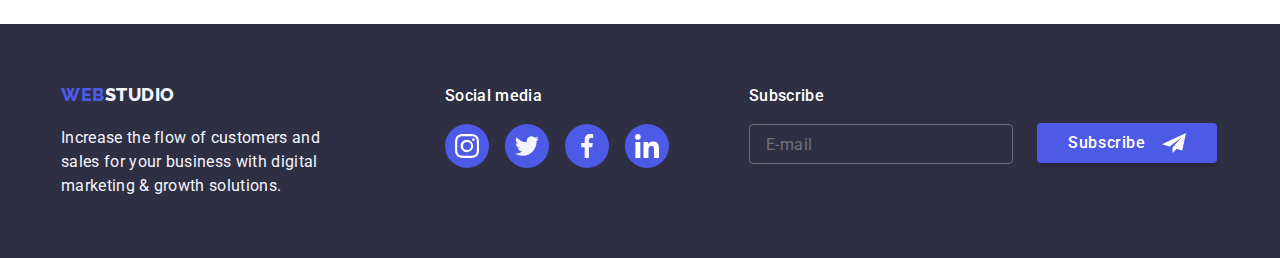
==== commit c37ea1e7: "Final final final final" ====
--- a/portfolio.html
+++ b/portfolio.html
@@ -4,7 +4,7 @@
     <meta charset="UTF-8" />
     <meta http-equiv="X-UA-Compatible" content="IE=edge" />
     <meta name="viewport" content="width=device-width, initial-scale=1.0" />
-    <title>Document</title>
+    <title>Portfolio</title>
     <link
       rel="stylesheet"
       href="https://cdnjs.cloudflare.com/ajax/libs/modern-normalize/1.0.0/modern-normalize.min.css"
@@ -12,7 +12,7 @@
     <link rel="preconnect" href="https://fonts.googleapis.com" />
     <link rel="preconnect" href="https://fonts.gstatic.com" crossorigin />
     <link
-      href="https://fonts.googleapis.co/css2?family=Raleway:wght@800&family=Roboto:wght@400;500;700;900&display=swap"
+      href="https://fonts.googleapis.com/css2?family=Raleway:wght@800&family=Roboto:wght@400;500;700;900&display=swap"
       rel="stylesheet"
     />
     <link rel="stylesheet" href="./css/styles.css" />
@@ -109,6 +109,7 @@
                     width="370"
                     height="294"
                   />
+
                   <div class="overlay">
                     <p class="text">
                       14 Stylish and User-Friendly App Design Concepts · Task
--- a/css/styles.css
+++ b/css/styles.css
@@ -81,8 +81,7 @@
   }
 }
 
-.nav-menu-item,
-.contacts-menu {
+.nav-menu-item {
   color: var(--slate);
   font-size: 16px;
   line-height: 24px;
@@ -571,7 +570,7 @@
   /* width: calc(100% -16px / 2); */
 
   @media screen and (min-width: 768px) {
-    flex-basis: calc((100% - 300px) / 3);
+    flex-basis: calc((100% - 180px) / 3);
     /* display: flex;
     flex-wrap: wrap;
     justify-content: center;
@@ -611,8 +610,8 @@
 
 /* PORTFOLIO */
 .projects {
+  display: flex;
   flex-wrap: wrap;
-  display: flex;
   row-gap: 48px;
 
   @media screen and (min-width: 768px) {
@@ -622,14 +621,11 @@
   @media screen and (min-width: 1158px) {
     flex-basis: calc(100% / 3 - 30px);
   }
-  /* margin-left: -30px;
-  margin-top: -30px; */
 }
 
 .projects-item {
   flex-basis: calc(100% / 1 - 30px);
-  /* margin-left: 30px;
-  margin-top: 30px; */
+
   transition: box-shadow 250ms cubic-bezier(0.4, 0, 0.2, 1);
 
   @media screen and (min-width: 768px) {
@@ -700,35 +696,39 @@
 .filters {
   display: flex;
   flex-wrap: wrap;
-  justify-content: left;
+  row-gap: 24px;
+  column-gap: 16px;
+  padding-bottom: 60px;
+  padding-right: 40px;
 
   @media screen and (min-width: 768px) {
     justify-content: center;
-  }
-  /* display: flex;
-  justify-content: center;
-  margin-bottom: 72px; */
-}
-
+    padding-bottom: 64px;
+  }
+  @media screen and (min-width: 1158px) {
+    padding-bottom: 72px;
+  }
+}
+/* 
 .filters .space + .space {
-  margin-bottom: 16px;
-  padding-left: 24px;
-
-  /* margin-left: 8px; */
-}
+  row-gap: 24px;
+  column-gap: 16px;
+} */
 
 .button.filter {
-  padding: 6px 22px;
+  padding: 8px 16px;
   color: var(--iris);
-
   background-color: var(--cornflower);
-}
-
-.space {
   font-size: 16px;
   font-weight: 500;
-  line-height: 1.62;
-}
+  line-height: 24px;
+  letter-spacing: 0.64px;
+
+  @media screen and (min-width: 768px) {
+    padding: 12px 24px;
+  }
+}
+
 .button.filter:hover,
 .button.filter:focus,
 .button.filter.current {
@@ -798,6 +798,10 @@
 
 .footer-address {
   text-align: center;
+
+  @media screen and (min-width: 768px) {
+    text-align: justify;
+  }
 
   @media screen and (min-width: 1158px) {
     text-align: justify;
@@ -1019,7 +1023,7 @@
   background-color: var(--dairy);
   transform: translate(-50%, -50%) scale(1);
   transition: transform 250ms cubic-bezier(0.4, 0, 0.2, 1);
-  height: 100vh;
+
   width: 100%;
 
   @media screen and (min-width: 428px) {
@@ -1083,20 +1087,21 @@
 }
 
 .mobile-social-footer .icon-item + .icon-item {
-  margin-left: 56px;
 }
 
 .mobile-social-footer {
   padding-top: 40px;
   display: flex;
-}
+  width: 100%;
+  justify-content: space-between;
+}
+
 .mobile-social-footer .link {
   display: flex;
   justify-content: center;
   align-items: center;
   width: 44px;
   height: 44px;
-
   background-color: var(--iris);
   border-radius: 50%;
   color: var(--white);
@@ -1190,15 +1195,20 @@
   height: 16px;
   width: 16px;
   fill: none;
-  margin-right: 8px;
+
   border: 2px solid var(--light-slate);
   border-radius: 2px;
   transition: border-color 250ms cubic-bezier(0.4, 0, 0.2, 1),
     background-color 250ms cubic-bezier(0.4, 0, 0.2, 1),
     fill 250ms cubic-bezier(0.4, 0, 0.2, 1);
 }
-
-.checkmark:checked + .check-icon {
+.check-border {
+  margin-right: 8px;
+  display: flex;
+  align-items: center;
+}
+
+.checkmark:checked + .check-border .check-icon {
   background-color: var(--ocean);
   border-color: var(--ocean);
   fill: var(--white);
@@ -1212,15 +1222,14 @@
 .agree-check {
   display: flex;
   align-items: center;
-
+  justify-content: center;
   margin-bottom: 24px;
 }
 
-.checkmark {
-  appearance: none;
-}
 .agree-description {
-  display: flex;
+  display: inline-flex;
+  flex-wrap: wrap;
+  align-items: center;
   font-size: 12px;
   color: var(--light-slate);
   font-style: normal;
@@ -1312,7 +1321,6 @@
   color: var(--iris);
 }
 .mobile-item:not(:last-child) {
-  margin-bottom: 40px;
 }
 
 .mobile-contact:not(:last-child) {
@@ -1341,13 +1349,8 @@
   margin-top: 48px;
   flex-wrap: wrap;
 }
-.mobile-social-item a {
-  margin-bottom: 40px;
-}
-.mobile-social-item:not(:last-child) {
-  margin-right: 56px;
-}
-.mobile-social-item a {
+
+.mobile-social-item {
   display: flex;
   align-items: center;
   justify-content: center;
@@ -1409,8 +1412,10 @@
   top: 0;
   left: 0;
   width: 100vw;
+  max-width: 100%;
   height: 100vh;
   padding: 40px;
+
   color: var(--navy-blue);
   background-color: var(--white);
   z-index: 999;
@@ -1451,6 +1456,8 @@
   flex-direction: column;
   justify-content: flex-start;
   height: 100%;
+  width: 100%;
+  padding: 0;
 }
 
 /* .menu-toggle.js-close-menu {
